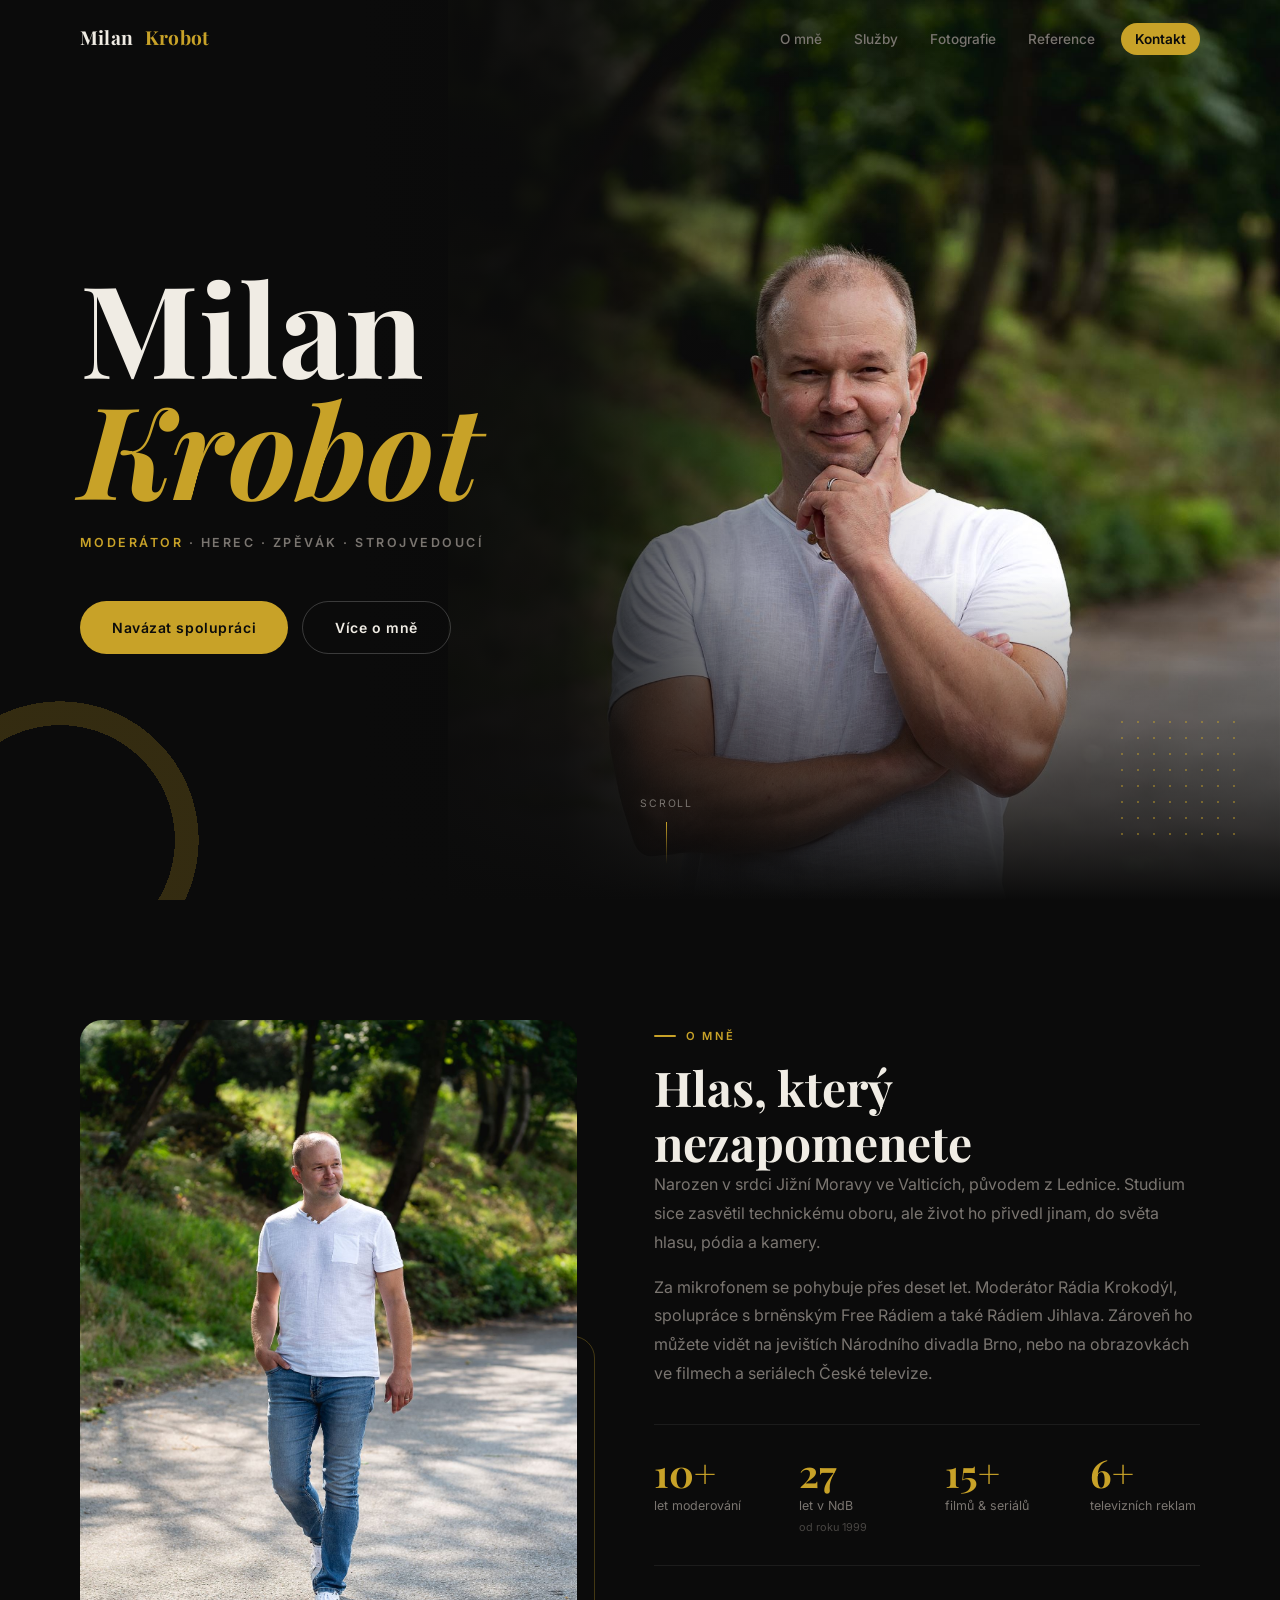
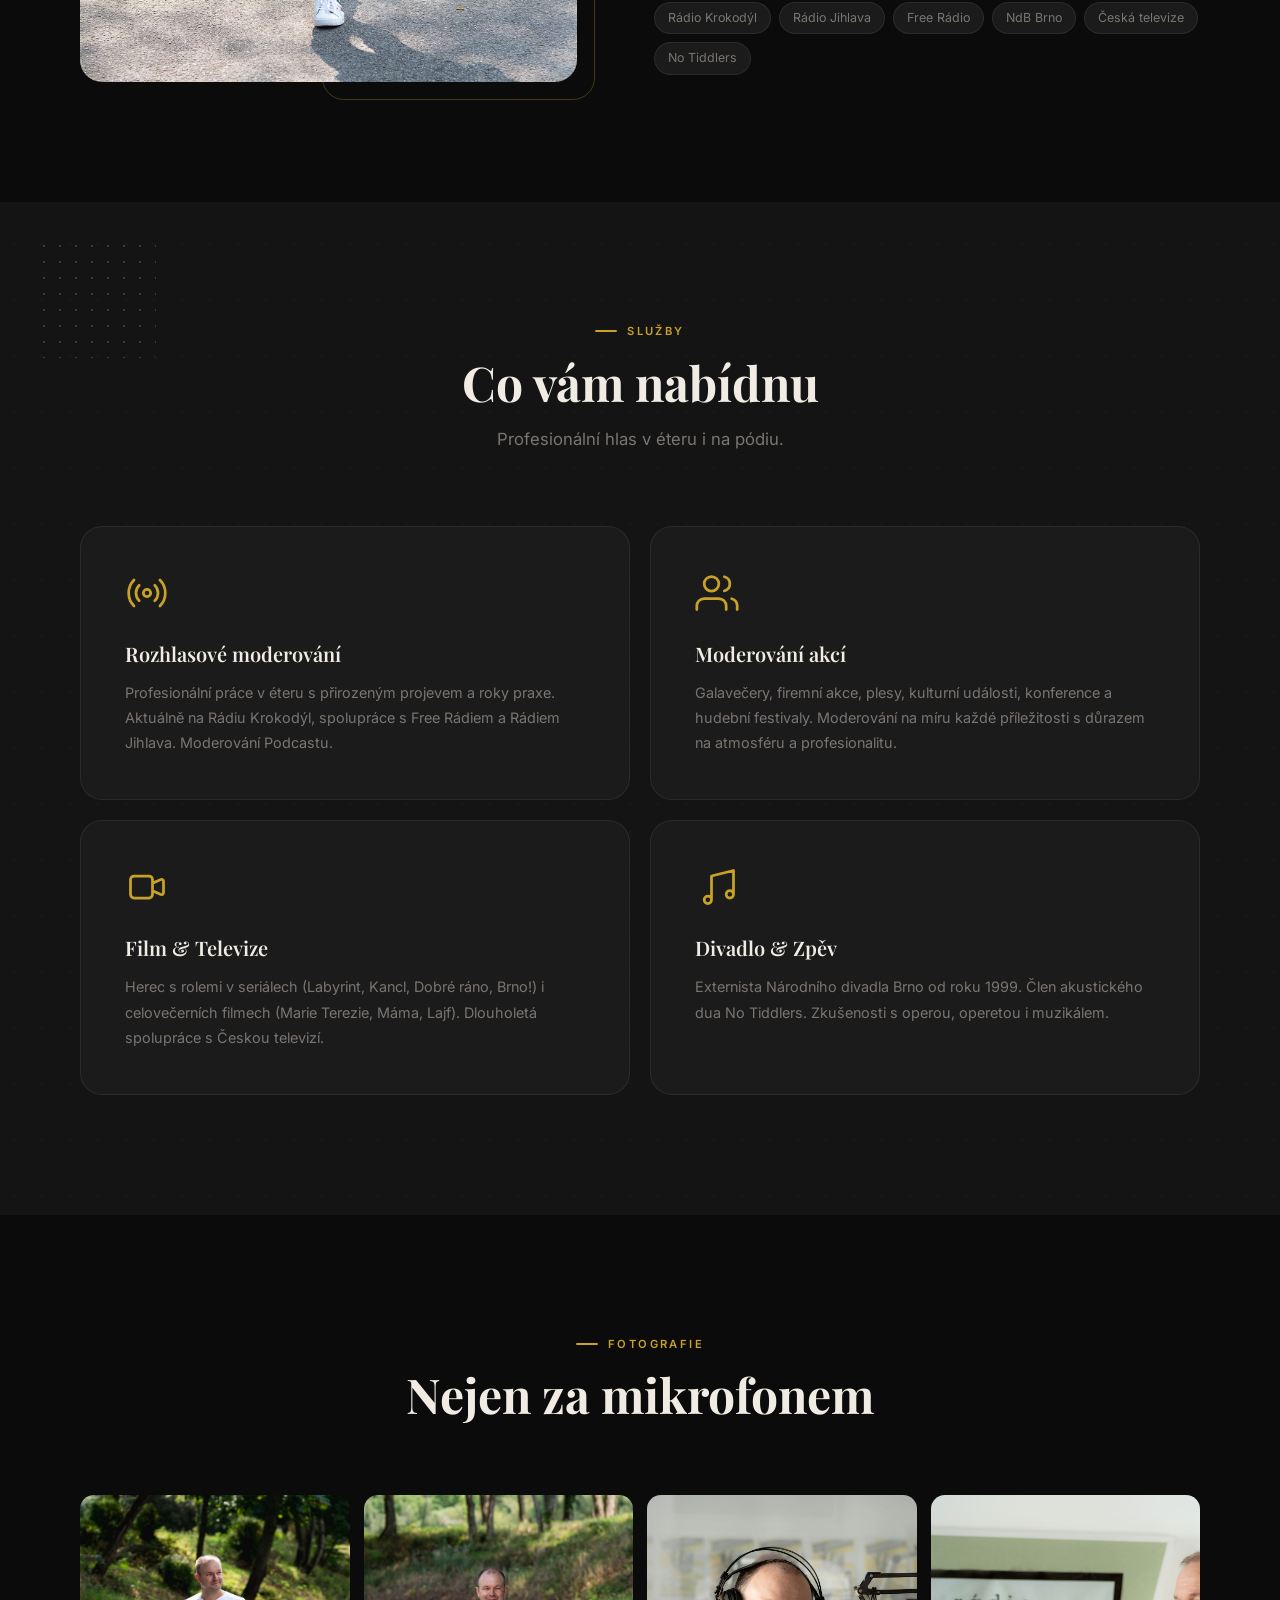
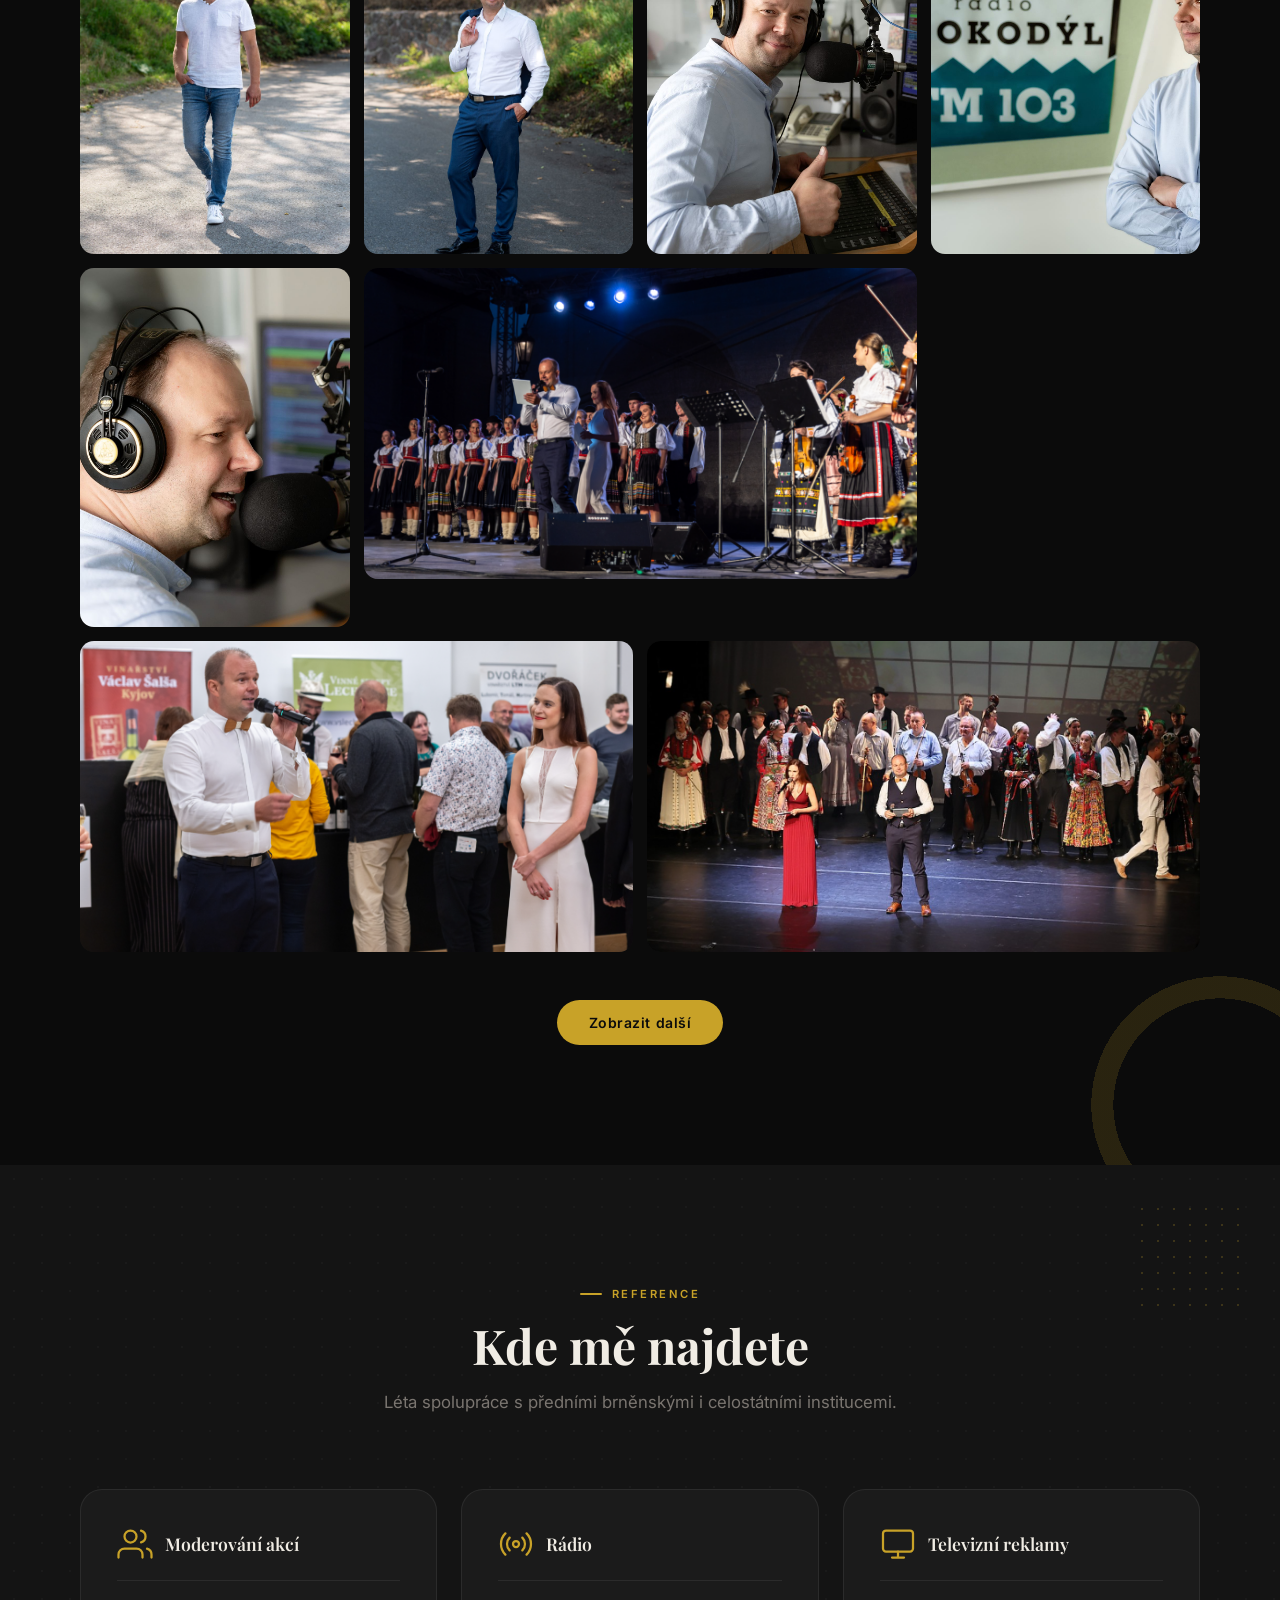
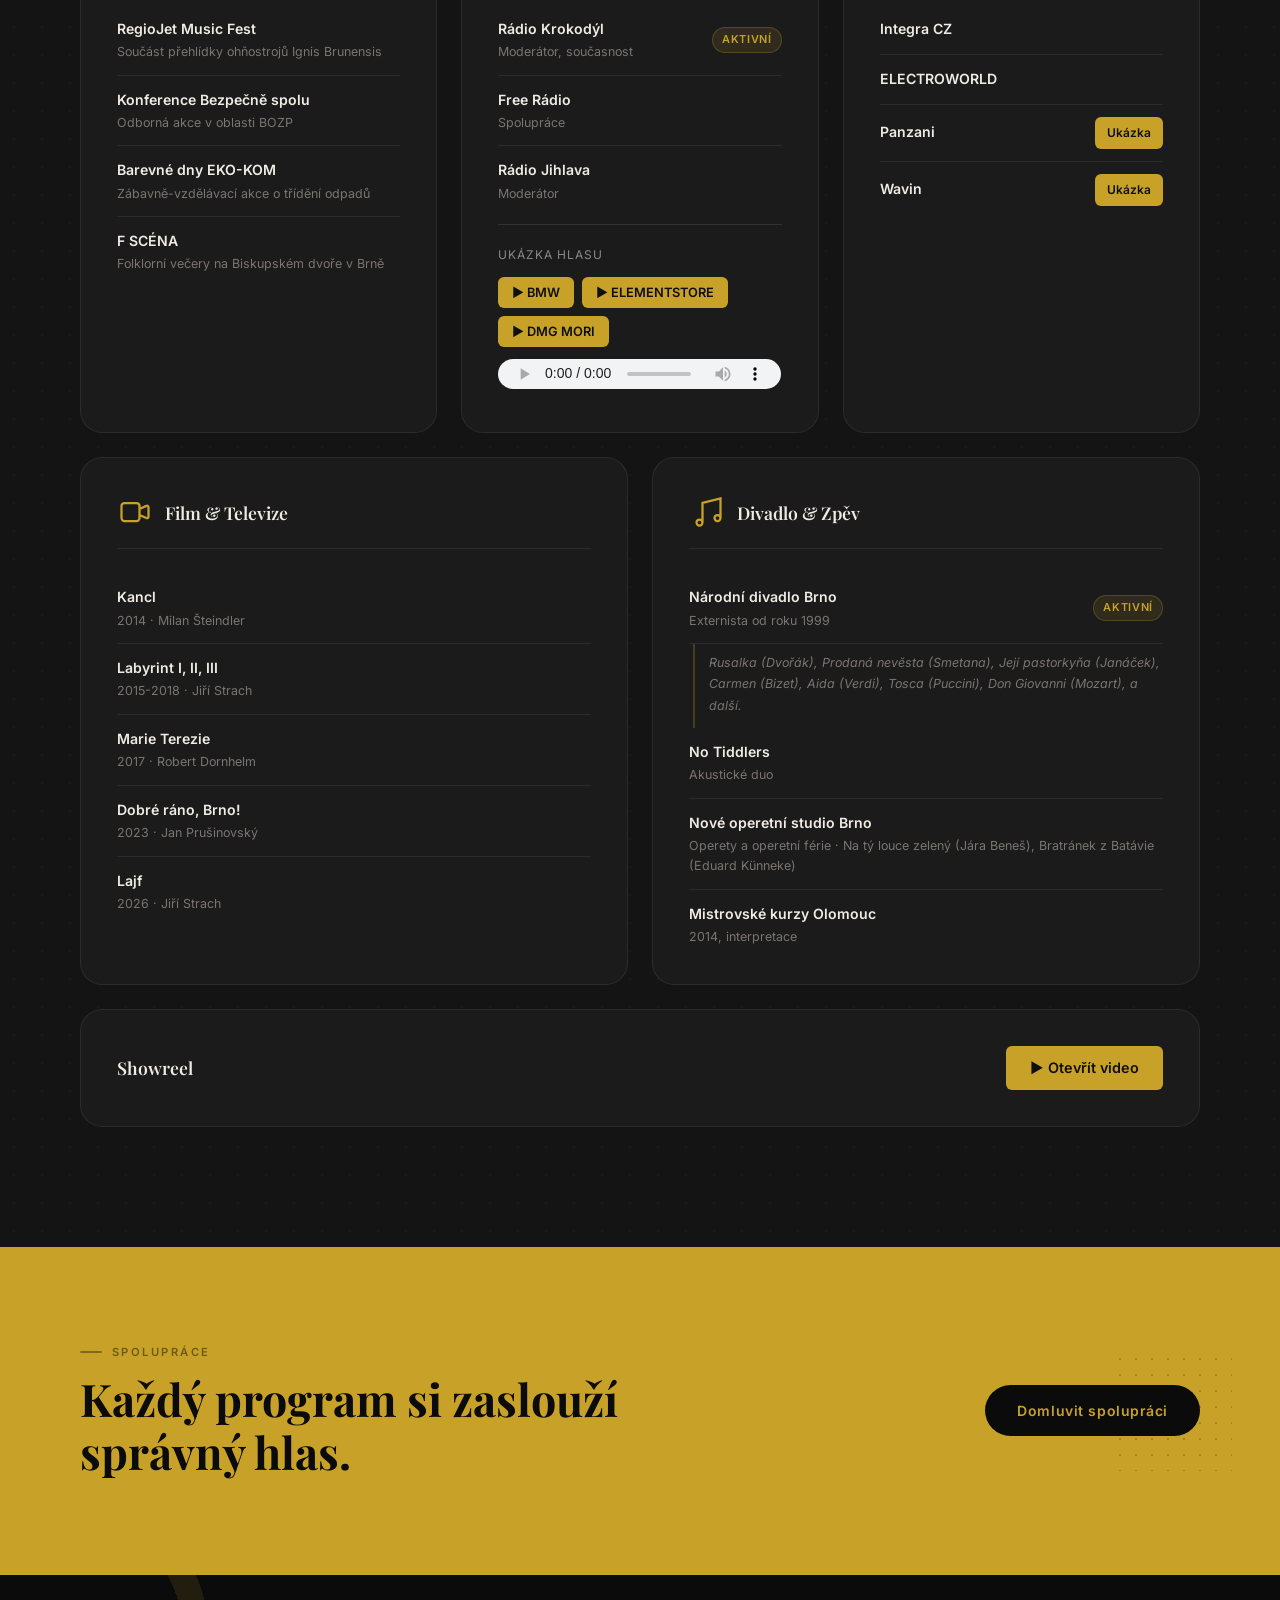
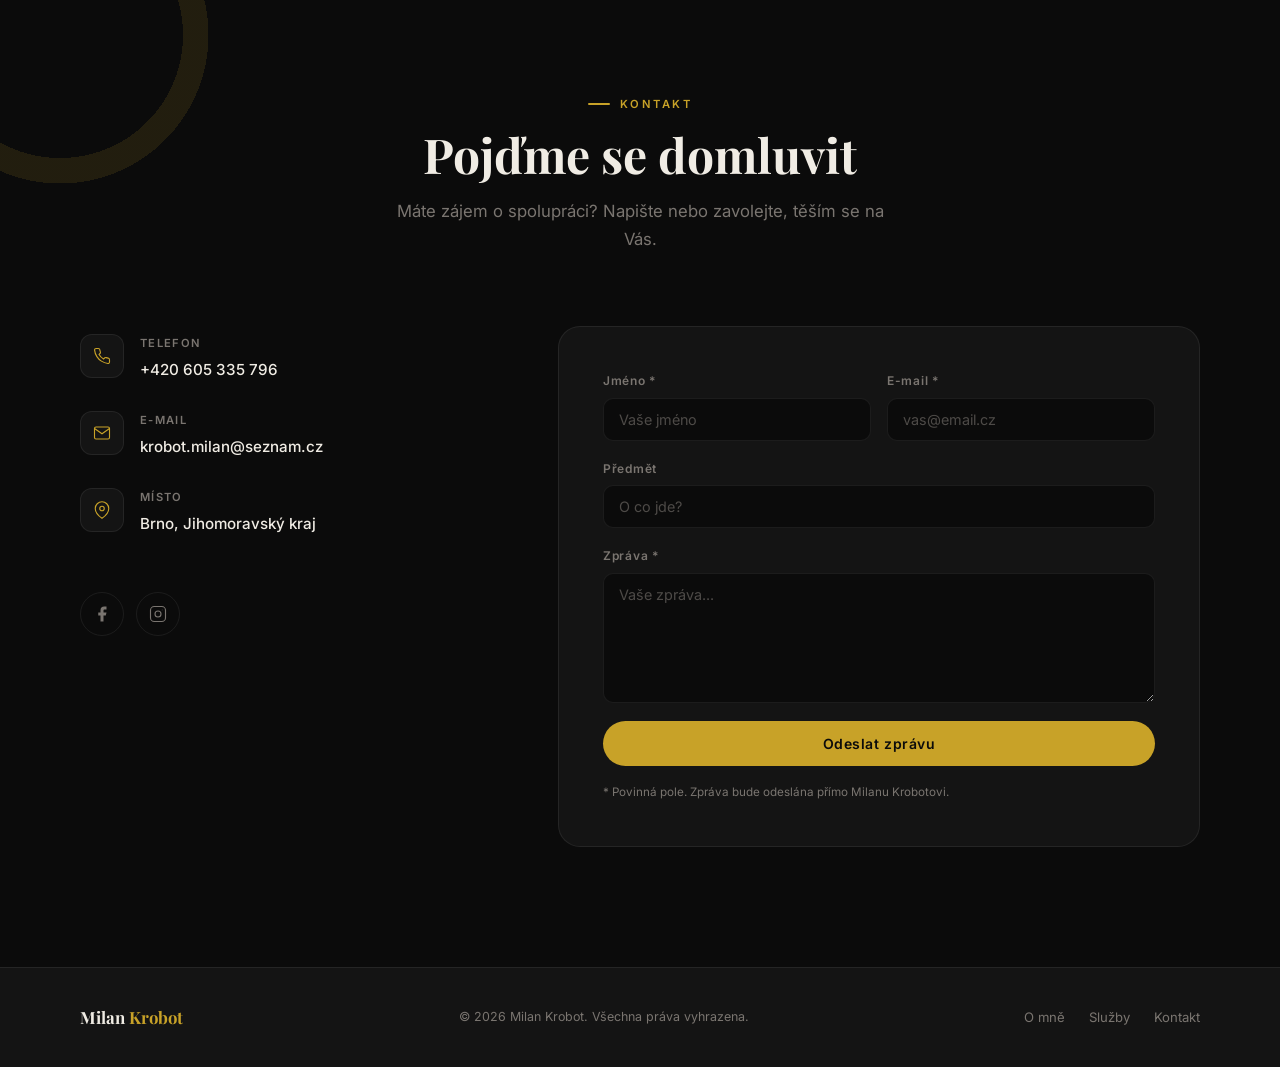
==== index.html @ 75745497 "Showreel: back to button link (Vimeo embed blocked)" ====
<!DOCTYPE html>
<html lang="cs">
<head>
  <meta charset="UTF-8">
  <meta name="viewport" content="width=device-width, initial-scale=1.0">
  <title>Milan Krobot | Moderátor, Herec, Zpěvák</title>
  <meta name="description" content="Milan Krobot – profesionální moderátor Rádia Krokodýl s více než 10 lety zkušeností, herec Národního divadla Brno. Moderování akcí, rozhlasové projekty, spolupráce.">
  <meta name="robots" content="index, follow">
  <link rel="canonical" href="https://milankrobot.cz/">

  <!-- Open Graph -->
  <meta property="og:title" content="Milan Krobot | Moderátor, Herec, Zpěvák">
  <meta property="og:description" content="Profesionální moderátor s více než 10 lety zkušeností. Rádio Krokodýl · Národní divadlo Brno · Česká televize.">
  <meta property="og:type" content="website">
  <meta property="og:url" content="https://milankrobot.cz/">
  <meta property="og:image" content="https://milankrobot.cz/assets/images/milan-1.jpg">
  <meta property="og:image:width" content="1200">
  <meta property="og:image:height" content="630">
  <meta property="og:locale" content="cs_CZ">
  <meta property="og:site_name" content="Milan Krobot">

  <!-- Twitter / X Card -->
  <meta name="twitter:card" content="summary_large_image">
  <meta name="twitter:title" content="Milan Krobot | Moderátor, Herec, Zpěvák">
  <meta name="twitter:description" content="Profesionální moderátor s více než 10 lety zkušeností. Rádio Krokodýl · Národní divadlo Brno.">
  <meta name="twitter:image" content="https://milankrobot.cz/assets/images/milan-1.jpg">

  <!-- Structured data – Person -->
  <script type="application/ld+json">
  {
    "@context": "https://schema.org",
    "@type": "Person",
    "name": "Milan Krobot",
    "url": "https://milankrobot.cz",
    "image": "https://milankrobot.cz/assets/images/milan-1.jpg",
    "jobTitle": "Moderátor, Herec, Zpěvák",
    "description": "Profesionální moderátor Rádia Krokodýl s více než 10 lety zkušeností a herec Národního divadla Brno.",
    "telephone": "+420605335796",
    "email": "krobot.milan@seznam.cz",
    "address": {
      "@type": "PostalAddress",
      "addressLocality": "Brno",
      "addressRegion": "Jihomoravský kraj",
      "addressCountry": "CZ"
    },
    "sameAs": [
      "https://www.facebook.com/profile.php?id=100063690006140",
      "https://www.instagram.com/krobotmilan/"
    ]
  }
  </script>

  <link rel="icon" href="favicon.svg" type="image/svg+xml">
  <script src="https://player.vimeo.com/api/player.js"></script>
  <link rel="preconnect" href="https://fonts.googleapis.com">
  <link rel="preconnect" href="https://fonts.gstatic.com" crossorigin>
  <link href="https://fonts.googleapis.com/css2?family=Playfair+Display:ital,wght@0,400;0,600;0,700;1,400&family=Inter:wght@300;400;500;600&display=swap" rel="stylesheet">
  <link rel="stylesheet" href="css/style.css">
</head>
<body>

  <!-- NAVIGATION -->
  <nav class="nav" id="nav">
    <div class="nav__container">
      <a href="#hero" class="nav__logo">
        Milan <span>Krobot</span>
      </a>
      <ul class="nav__links" id="navLinks">
        <li><a href="#about" class="nav__link">O mně</a></li>
        <li><a href="#services" class="nav__link">Služby</a></li>
        <li><a href="#gallery" class="nav__link">Fotografie</a></li>
        <li><a href="#references" class="nav__link">Reference</a></li>
        <li><a href="#contact" class="nav__link nav__link--cta">Kontakt</a></li>
      </ul>
      <button class="nav__burger" id="navBurger" aria-label="Otevřít menu">
        <span></span><span></span><span></span>
      </button>
    </div>
  </nav>

  <!-- HERO -->
  <section class="hero" id="hero">
    <!-- Full-bleed photo, right side -->
    <div class="hero__photo">
      <img src="assets/images/milan-1.jpg" alt="Milan Krobot, moderátor" loading="eager">
    </div>
    <!-- Decorations -->
    <div class="hero__dots" aria-hidden="true"></div>
    <div class="hero__arc"  aria-hidden="true"></div>
    <!-- Text content -->
    <div class="hero__container">
      <div class="hero__content">
        <h1 class="hero__title"><span class="hero__title-a">Milan</span><br><em class="hero__title-b">Krobot</em></h1>
        <p class="hero__role"><span class="hero__role-highlight">Moderátor</span> · Herec · Zpěvák · Strojvedoucí</p>
        <div class="hero__actions">
          <a href="#contact" class="btn btn--primary">Navázat spolupráci</a>
          <a href="#about" class="btn btn--outline">Více o mně</a>
        </div>
      </div>
    </div>
    <a href="#about" class="hero__scroll" aria-label="Scrollovat dolů">
      <span class="hero__scroll-text">Scroll</span>
      <span class="hero__scroll-line"></span>
    </a>
  </section>

  <!-- ABOUT -->
  <section class="about section" id="about">
    <div class="container">
      <div class="about__grid">
        <div class="about__media" data-animate>
          <div class="about__image-wrap">
            <img src="assets/images/milan-2.jpg" alt="Milan Krobot" loading="lazy">
          </div>
          <div class="about__deco"></div>
        </div>
        <div class="about__content" data-animate data-delay="100">
          <p class="eyebrow">O mně</p>
          <h2 class="section-title">Hlas, který<br>nezapomenete</h2>
          <p class="about__text">
            Narozen v srdci Jižní Moravy ve Valticích, původem z Lednice.
            Studium sice zasvětil technickému oboru, ale život ho přivedl jinam,
            do světa hlasu, pódia a kamery.
          </p>
          <p class="about__text">
            Za mikrofonem se pohybuje přes deset let. Moderátor Rádia Krokodýl,
            spolupráce s brněnským Free Rádiem a také Rádiem Jihlava. Zároveň
            ho můžete vidět na jevištích Národního divadla Brno, nebo na obrazovkách
            ve filmech a seriálech České televize.
          </p>
          <div class="about__stats">
            <div class="stat" data-animate data-delay="0">
              <span class="stat__num" data-count="10" data-suffix="+">10+</span>
              <span class="stat__label">let moderování</span>
            </div>
            <div class="stat" data-animate data-delay="100">
              <span class="stat__num" data-count="27" data-suffix="">27</span>
              <span class="stat__label">let v NdB<small>od roku 1999</small></span>
            </div>
            <div class="stat" data-animate data-delay="200">
              <span class="stat__num" data-count="15" data-suffix="+">15+</span>
              <span class="stat__label">filmů & seriálů</span>
            </div>
            <div class="stat" data-animate data-delay="300">
              <span class="stat__num" data-count="6" data-suffix="+">6+</span>
              <span class="stat__label">televizních reklam</span>
            </div>
          </div>
          <div class="about__tags">
            <span class="chip">Rádio Krokodýl</span>
            <span class="chip">Rádio Jihlava</span>
            <span class="chip">Free Rádio</span>
            <span class="chip">NdB Brno</span>
            <span class="chip">Česká televize</span>
            <span class="chip">No Tiddlers</span>
          </div>
        </div>
      </div>
    </div>
  </section>

  <!-- SERVICES -->
  <section class="services section section--alt" id="services">
    <div class="services__deco" aria-hidden="true"></div>
    <div class="container">
      <div class="section-header" data-animate>
        <p class="eyebrow">Služby</p>
        <h2 class="section-title">Co vám nabídnu</h2>
        <p class="section-desc">Profesionální hlas v éteru i na pódiu.</p>
      </div>
      <div class="services__grid">
        <div class="service-card" data-animate data-delay="0">
          <div class="service-card__icon">
            <svg viewBox="0 0 24 24" fill="none" stroke="currentColor" stroke-width="1.5" stroke-linecap="round" stroke-linejoin="round">
              <circle cx="12" cy="12" r="2"/><path d="M16.24 7.76a6 6 0 010 8.49m-8.49-.01a6 6 0 010-8.49m11.31-2.82a10 10 0 010 14.14m-14.14 0a10 10 0 010-14.14"/>
            </svg>
          </div>
          <h3 class="service-card__title">Rozhlasové moderování</h3>
          <p class="service-card__text">
            Profesionální práce v éteru s přirozeným projevem a roky praxe.
            Aktuálně na Rádiu Krokodýl, spolupráce s Free Rádiem a Rádiem Jihlava. Moderování Podcastu.
          </p>
        </div>
        <div class="service-card" data-animate data-delay="100">
          <div class="service-card__icon">
            <svg viewBox="0 0 24 24" fill="none" stroke="currentColor" stroke-width="1.5" stroke-linecap="round" stroke-linejoin="round">
              <path d="M17 21v-2a4 4 0 00-4-4H5a4 4 0 00-4 4v2"/><circle cx="9" cy="7" r="4"/><path d="M23 21v-2a4 4 0 00-3-3.87M16 3.13a4 4 0 010 7.75"/>
            </svg>
          </div>
          <h3 class="service-card__title">Moderování akcí</h3>
          <p class="service-card__text">
            Galavečery, firemní akce, plesy, kulturní události, konference a hudební festivaly.
            Moderování na míru každé příležitosti s důrazem na atmosféru a profesionalitu.
          </p>
        </div>
        <div class="service-card" data-animate data-delay="200">
          <div class="service-card__icon">
            <svg viewBox="0 0 24 24" fill="none" stroke="currentColor" stroke-width="1.5" stroke-linecap="round" stroke-linejoin="round">
              <path d="M15 10l4.553-2.069A1 1 0 0121 8.87v6.26a1 1 0 01-1.447.9L15 14M5 18h8a2 2 0 002-2V8a2 2 0 00-2-2H5a2 2 0 00-2 2v8a2 2 0 002 2z"/>
            </svg>
          </div>
          <h3 class="service-card__title">Film & Televize</h3>
          <p class="service-card__text">
            Herec s rolemi v seriálech (Labyrint, Kancl, Dobré ráno, Brno!) i celovečerních filmech
            (Marie Terezie, Máma, Lajf). Dlouholetá spolupráce s Českou televizí.
          </p>
        </div>
        <div class="service-card" data-animate data-delay="300">
          <div class="service-card__icon">
            <svg viewBox="0 0 24 24" fill="none" stroke="currentColor" stroke-width="1.5" stroke-linecap="round" stroke-linejoin="round">
              <path d="M9 19V6l12-3v13M9 19c0 1.1-.9 2-2 2s-2-.9-2-2 .9-2 2-2 2 .9 2 2zm12-3c0 1.1-.9 2-2 2s-2-.9-2-2 .9-2 2-2 2 .9 2 2z"/>
            </svg>
          </div>
          <h3 class="service-card__title">Divadlo & Zpěv</h3>
          <p class="service-card__text">
            Externista Národního divadla Brno od roku 1999. Člen akustického dua
            No Tiddlers. Zkušenosti s operou, operetou i muzikálem.
          </p>
        </div>
      </div>
    </div>
  </section>

  <!-- GALLERY -->
  <section class="gallery section" id="gallery">
    <div class="gallery__arc" aria-hidden="true"></div>
    <div class="container">
      <div class="section-header" data-animate>
        <p class="eyebrow">Fotografie</p>
        <h2 class="section-title">Nejen za mikrofonem</h2>
      </div>
      <div class="gallery__grid">
        <div class="gallery__item" data-animate data-delay="0" data-index="0">
          <img src="assets/images/milan-1.jpg" alt="Milan Krobot, foto 1" loading="lazy">
          <div class="gallery__overlay">
            <svg viewBox="0 0 24 24" fill="none" stroke="currentColor" stroke-width="1.5" stroke-linecap="round"><path d="M15 3h6v6M9 21H3v-6M21 3l-7 7M3 21l7-7"/></svg>
          </div>
        </div>
        <div class="gallery__item" data-animate data-delay="80" data-index="1">
          <img src="assets/images/milan-2.jpg" alt="Milan Krobot, foto 2" loading="lazy">
          <div class="gallery__overlay">
            <svg viewBox="0 0 24 24" fill="none" stroke="currentColor" stroke-width="1.5" stroke-linecap="round"><path d="M15 3h6v6M9 21H3v-6M21 3l-7 7M3 21l7-7"/></svg>
          </div>
        </div>
        <div class="gallery__item" data-animate data-delay="160" data-index="2">
          <img src="assets/images/milan-3.jpg" alt="Milan Krobot, foto 3" loading="lazy">
          <div class="gallery__overlay">
            <svg viewBox="0 0 24 24" fill="none" stroke="currentColor" stroke-width="1.5" stroke-linecap="round"><path d="M15 3h6v6M9 21H3v-6M21 3l-7 7M3 21l7-7"/></svg>
          </div>
        </div>
        <div class="gallery__item" data-animate data-delay="240" data-index="3">
          <img src="assets/images/milan-4.jpg" alt="Milan Krobot, foto 4" loading="lazy">
          <div class="gallery__overlay">
            <svg viewBox="0 0 24 24" fill="none" stroke="currentColor" stroke-width="1.5" stroke-linecap="round"><path d="M15 3h6v6M9 21H3v-6M21 3l-7 7M3 21l7-7"/></svg>
          </div>
        </div>
        <div class="gallery__item" data-animate data-delay="320" data-index="4">
          <img src="assets/images/Milan%20Krobot-01.jpg" alt="Milan Krobot, foto 5" loading="lazy">
          <div class="gallery__overlay">
            <svg viewBox="0 0 24 24" fill="none" stroke="currentColor" stroke-width="1.5" stroke-linecap="round"><path d="M15 3h6v6M9 21H3v-6M21 3l-7 7M3 21l7-7"/></svg>
          </div>
        </div>
        <div class="gallery__item" data-animate data-delay="400" data-index="5">
          <img src="assets/images/Milan%20Krobot-02.jpg" alt="Milan Krobot, foto 6" loading="lazy">
          <div class="gallery__overlay">
            <svg viewBox="0 0 24 24" fill="none" stroke="currentColor" stroke-width="1.5" stroke-linecap="round"><path d="M15 3h6v6M9 21H3v-6M21 3l-7 7M3 21l7-7"/></svg>
          </div>
        </div>
        <div class="gallery__item" data-animate data-delay="480" data-index="6">
          <img src="assets/images/Milan%20Krobot-03.jpg" alt="Milan Krobot, foto 7" loading="lazy">
          <div class="gallery__overlay">
            <svg viewBox="0 0 24 24" fill="none" stroke="currentColor" stroke-width="1.5" stroke-linecap="round"><path d="M15 3h6v6M9 21H3v-6M21 3l-7 7M3 21l7-7"/></svg>
          </div>
        </div>
        <div class="gallery__item" data-animate data-delay="560" data-index="7">
          <img src="assets/images/Milan%20Krobot-05.jpg" alt="Milan Krobot, foto 8" loading="lazy">
          <div class="gallery__overlay">
            <svg viewBox="0 0 24 24" fill="none" stroke="currentColor" stroke-width="1.5" stroke-linecap="round"><path d="M15 3h6v6M9 21H3v-6M21 3l-7 7M3 21l7-7"/></svg>
          </div>
        </div>
        <div class="gallery__item" data-animate data-delay="640" data-index="8">
          <img src="assets/images/Milan%20Krobot-06.jpg" alt="Milan Krobot, foto 9" loading="lazy">
          <div class="gallery__overlay">
            <svg viewBox="0 0 24 24" fill="none" stroke="currentColor" stroke-width="1.5" stroke-linecap="round"><path d="M15 3h6v6M9 21H3v-6M21 3l-7 7M3 21l7-7"/></svg>
          </div>
        </div>
        <div class="gallery__item gallery__item--wide" data-animate data-delay="720" data-index="9">
          <img src="assets/images/modera_Milan_Krobot1.png" alt="Milan Krobot, foto 10" loading="lazy">
          <div class="gallery__overlay">
            <svg viewBox="0 0 24 24" fill="none" stroke="currentColor" stroke-width="1.5" stroke-linecap="round"><path d="M15 3h6v6M9 21H3v-6M21 3l-7 7M3 21l7-7"/></svg>
          </div>
        </div>
        <div class="gallery__item gallery__item--wide" data-animate data-delay="800" data-index="10">
          <img src="assets/images/modera_Milan_Krobot2.png" alt="Milan Krobot, foto 11" loading="lazy">
          <div class="gallery__overlay">
            <svg viewBox="0 0 24 24" fill="none" stroke="currentColor" stroke-width="1.5" stroke-linecap="round"><path d="M15 3h6v6M9 21H3v-6M21 3l-7 7M3 21l7-7"/></svg>
          </div>
        </div>
        <div class="gallery__item gallery__item--wide" data-animate data-delay="880" data-index="11">
          <img src="assets/images/modera_Milan_Krobot3.png" alt="Milan Krobot, foto 12" loading="lazy">
          <div class="gallery__overlay">
            <svg viewBox="0 0 24 24" fill="none" stroke="currentColor" stroke-width="1.5" stroke-linecap="round"><path d="M15 3h6v6M9 21H3v-6M21 3l-7 7M3 21l7-7"/></svg>
          </div>
        </div>
        <div class="gallery__item" data-animate data-delay="960" data-index="12">
          <img src="assets/images/modera_Milan_Krobot4.jpg" alt="Milan Krobot, foto 13" loading="lazy">
          <div class="gallery__overlay">
            <svg viewBox="0 0 24 24" fill="none" stroke="currentColor" stroke-width="1.5" stroke-linecap="round"><path d="M15 3h6v6M9 21H3v-6M21 3l-7 7M3 21l7-7"/></svg>
          </div>
        </div>
        <div class="gallery__item" data-animate data-delay="1040" data-index="13">
          <img src="assets/images/modera_Milan_Krobot5.jpg" alt="Milan Krobot, foto 14" loading="lazy">
          <div class="gallery__overlay">
            <svg viewBox="0 0 24 24" fill="none" stroke="currentColor" stroke-width="1.5" stroke-linecap="round"><path d="M15 3h6v6M9 21H3v-6M21 3l-7 7M3 21l7-7"/></svg>
          </div>
        </div>
        <div class="gallery__item gallery__item--wide" data-animate data-delay="1120" data-index="14">
          <img src="assets/images/modera_Milan_Krobot6.jpg" alt="Milan Krobot, foto 15" loading="lazy">
          <div class="gallery__overlay">
            <svg viewBox="0 0 24 24" fill="none" stroke="currentColor" stroke-width="1.5" stroke-linecap="round"><path d="M15 3h6v6M9 21H3v-6M21 3l-7 7M3 21l7-7"/></svg>
          </div>
        </div>
        <div class="gallery__item" data-animate data-delay="1200" data-index="15">
          <img src="assets/images/Milan_Krobot_moderace.png" alt="Milan Krobot, foto 16" loading="lazy">
          <div class="gallery__overlay">
            <svg viewBox="0 0 24 24" fill="none" stroke="currentColor" stroke-width="1.5" stroke-linecap="round"><path d="M15 3h6v6M9 21H3v-6M21 3l-7 7M3 21l7-7"/></svg>
          </div>
        </div>
      </div>
      <div class="gallery__more" style="text-align: center; margin-top: 48px;">
        <button id="galleryLoadMore" class="btn btn--primary" style="display: none;">Zobrazit další</button>
      </div>
    </div>

    <!-- Lightbox -->
    <div class="lightbox" id="lightbox" role="dialog" aria-modal="true" aria-label="Prohlížeč fotografií">
      <button class="lightbox__close" id="lightboxClose" aria-label="Zavřít">
        <svg viewBox="0 0 24 24" fill="none" stroke="currentColor" stroke-width="2" stroke-linecap="round"><path d="M18 6L6 18M6 6l12 12"/></svg>
      </button>
      <button class="lightbox__nav lightbox__nav--prev" id="lightboxPrev" aria-label="Předchozí">
        <svg viewBox="0 0 24 24" fill="none" stroke="currentColor" stroke-width="2" stroke-linecap="round"><path d="M15 18l-6-6 6-6"/></svg>
      </button>
      <img class="lightbox__img" id="lightboxImg" src="" alt="">
      <button class="lightbox__nav lightbox__nav--next" id="lightboxNext" aria-label="Další">
        <svg viewBox="0 0 24 24" fill="none" stroke="currentColor" stroke-width="2" stroke-linecap="round"><path d="M9 18l6-6-6-6"/></svg>
      </button>
    </div>
  </section>

  <!-- REFERENCES -->
  <section class="references section section--alt" id="references">
    <div class="references__deco" aria-hidden="true"></div>
    <div class="container">
      <div class="section-header" data-animate>
        <p class="eyebrow">Reference</p>
        <h2 class="section-title">Kde mě najdete</h2>
        <p class="section-desc">Léta spolupráce s předními brněnskými i celostátními institucemi.</p>
      </div>
      <div class="references__grid">

        <!-- 1. Moderování akcí -->
        <div class="ref-card" data-animate data-delay="0">
          <div class="ref-card__header">
            <div class="ref-card__icon">
              <svg viewBox="0 0 24 24" fill="none" stroke="currentColor" stroke-width="1.5" stroke-linecap="round" stroke-linejoin="round"><path d="M17 21v-2a4 4 0 00-4-4H5a4 4 0 00-4 4v2"/><circle cx="9" cy="7" r="4"/><path d="M23 21v-2a4 4 0 00-3-3.87M16 3.13a4 4 0 010 7.75"/></svg>
            </div>
            <h3 class="ref-card__title">Moderování akcí</h3>
          </div>
          <ul class="ref-list">
            <li class="ref-item">
              <div>
                <strong>RegioJet Music Fest</strong>
                <span>Součást přehlídky ohňostrojů Ignis Brunensis</span>
              </div>
            </li>
            <li class="ref-item">
              <div>
                <strong>Konference Bezpečně spolu</strong>
                <span>Odborná akce v oblasti BOZP</span>
              </div>
            </li>
            <li class="ref-item">
              <div>
                <strong>Barevné dny EKO-KOM</strong>
                <span>Zábavně-vzdělávací akce o třídění odpadů</span>
              </div>
            </li>
            <li class="ref-item">
              <div>
                <strong>F SCÉNA</strong>
                <span>Folklorní večery na Biskupském dvoře v Brně</span>
              </div>
            </li>
          </ul>
        </div>

        <!-- 2. Rádio -->
        <div class="ref-card" data-animate data-delay="100">
          <div class="ref-card__header">
            <div class="ref-card__icon">
              <svg viewBox="0 0 24 24" fill="none" stroke="currentColor" stroke-width="1.5" stroke-linecap="round"><circle cx="12" cy="12" r="2"/><path d="M16.24 7.76a6 6 0 010 8.49m-8.49-.01a6 6 0 010-8.49m11.31-2.82a10 10 0 010 14.14m-14.14 0a10 10 0 010-14.14"/></svg>
            </div>
            <h3 class="ref-card__title">Rádio</h3>
          </div>
          <ul class="ref-list">
            <li class="ref-item">
              <div>
                <strong>Rádio Krokodýl</strong>
                <span>Moderátor, současnost</span>
              </div>
              <div class="ref-item__badge ref-item__badge--active">Aktivní</div>
            </li>
            <li class="ref-item">
              <div>
                <strong>Free Rádio</strong>
                <span>Spolupráce</span>
              </div>
            </li>
            <li class="ref-item">
              <div>
                <strong>Rádio Jihlava</strong>
                <span>Moderátor</span>
              </div>
            </li>
          </ul>
          <div style="margin-top: 20px; padding-top: 20px; border-top: 1px solid rgba(255,255,255,0.1);">
            <p style="font-size: 0.75rem; text-transform: uppercase; letter-spacing: 0.08em; color: #888; margin-bottom: 12px;">Ukázka hlasu</p>
            <div style="display: flex; gap: 8px; flex-wrap: wrap;">
              <button class="audio-sample-btn" data-audio="bmw" style="background: #c8a228; color: #0f0f0f; border: none; border-radius: 6px; padding: 8px 14px; font-size: 0.8rem; font-weight: 600; cursor: pointer; transition: background 0.2s;">▶ BMW</button>
              <button class="audio-sample-btn" data-audio="elementstore" style="background: #c8a228; color: #0f0f0f; border: none; border-radius: 6px; padding: 8px 14px; font-size: 0.8rem; font-weight: 600; cursor: pointer; transition: background 0.2s;">▶ ELEMENTSTORE</button>
              <button class="audio-sample-btn" data-audio="dmg-mori" style="background: #c8a228; color: #0f0f0f; border: none; border-radius: 6px; padding: 8px 14px; font-size: 0.8rem; font-weight: 600; cursor: pointer; transition: background 0.2s;">▶ DMG MORI</button>
            </div>
            <audio id="audio-player" style="margin-top: 12px; width: 100%; height: 30px;" controls></audio>
          </div>
        </div>

        <!-- 3. Televizní reklamy -->
        <div class="ref-card" data-animate data-delay="200">
          <div class="ref-card__header">
            <div class="ref-card__icon">
              <svg viewBox="0 0 24 24" fill="none" stroke="currentColor" stroke-width="1.5" stroke-linecap="round" stroke-linejoin="round"><rect x="2" y="3" width="20" height="14" rx="2"/><path d="M8 21h8M12 17v4"/></svg>
            </div>
            <h3 class="ref-card__title">Televizní reklamy</h3>
          </div>
          <ul class="ref-list">
            <li class="ref-item">
              <div>
                <strong>Integra CZ</strong>
              </div>
            </li>
            <li class="ref-item">
              <div>
                <strong>ELECTROWORLD</strong>
              </div>
            </li>
            <li class="ref-item" style="display: flex; justify-content: space-between; align-items: center;">
              <div>
                <strong>Panzani</strong>
              </div>
              <a href="https://www.youtube.com/watch?v=q67a9OiKYJM" target="_blank" style="background: #c8a228; color: #0f0f0f; padding: 6px 12px; border-radius: 6px; font-size: 0.75rem; font-weight: 600; text-decoration: none; transition: background 0.2s;">Ukázka</a>
            </li>
            <li class="ref-item" style="display: flex; justify-content: space-between; align-items: center;">
              <div>
                <strong>Wavin</strong>
              </div>
              <a href="https://www.youtube.com/watch?v=VWJb9D-lPBI" target="_blank" style="background: #c8a228; color: #0f0f0f; padding: 6px 12px; border-radius: 6px; font-size: 0.75rem; font-weight: 600; text-decoration: none; transition: background 0.2s;">Ukázka</a>
            </li>
          </ul>
        </div>

        <!-- 4. Film & Televize -->
        <div class="ref-card" data-animate data-delay="0">
          <div class="ref-card__header">
            <div class="ref-card__icon">
              <svg viewBox="0 0 24 24" fill="none" stroke="currentColor" stroke-width="1.5" stroke-linecap="round"><path d="M15 10l4.553-2.069A1 1 0 0121 8.87v6.26a1 1 0 01-1.447.9L15 14M5 18h8a2 2 0 002-2V8a2 2 0 00-2-2H5a2 2 0 00-2 2v8a2 2 0 002 2z"/></svg>
            </div>
            <h3 class="ref-card__title">Film & Televize</h3>
          </div>
          <ul class="ref-list">
            <li class="ref-item">
              <div>
                <strong>Kancl</strong>
                <span>2014 · Milan Šteindler</span>
              </div>
            </li>
            <li class="ref-item">
              <div>
                <strong>Labyrint I, II, III</strong>
                <span>2015-2018 · Jiří Strach</span>
              </div>
            </li>
            <li class="ref-item">
              <div>
                <strong>Marie Terezie</strong>
                <span>2017 · Robert Dornhelm</span>
              </div>
            </li>
            <li class="ref-item">
              <div>
                <strong>Dobré ráno, Brno!</strong>
                <span>2023 · Jan Prušinovský</span>
              </div>
            </li>
            <li class="ref-item">
              <div>
                <strong>Lajf</strong>
                <span>2026 · Jiří Strach</span>
              </div>
            </li>
          </ul>
        </div>

        <!-- 5. Divadlo & Zpěv -->
        <div class="ref-card" data-animate data-delay="100">
          <div class="ref-card__header">
            <div class="ref-card__icon">
              <svg viewBox="0 0 24 24" fill="none" stroke="currentColor" stroke-width="1.5" stroke-linecap="round"><path d="M9 19V6l12-3v13M9 19c0 1.1-.9 2-2 2s-2-.9-2-2 .9-2 2-2 2 .9 2 2zm12-3c0 1.1-.9 2-2 2s-2-.9-2-2 .9-2 2-2 2 .9 2 2z"/></svg>
            </div>
            <h3 class="ref-card__title">Divadlo & Zpěv</h3>
          </div>
          <ul class="ref-list">
            <li class="ref-item">
              <div>
                <strong>Národní divadlo Brno</strong>
                <span>Externista od roku 1999</span>
              </div>
              <div class="ref-item__badge ref-item__badge--active">Aktivní</div>
            </li>
            <li class="ref-item ref-item--sub">
              <p class="ref-item__operas">
                Rusalka (Dvořák), Prodaná nevěsta (Smetana), Její pastorkyňa (Janáček),
                Carmen (Bizet), Aida (Verdi), Tosca (Puccini), Don Giovanni (Mozart), a další.
              </p>
            </li>
            <li class="ref-item">
              <div>
                <strong>No Tiddlers</strong>
                <span>Akustické duo</span>
              </div>
            </li>
            <li class="ref-item">
              <div>
                <strong>Nové operetní studio Brno</strong>
                <span>Operety a operetní férie · Na tý louce zelený (Jára Beneš), Bratránek z Batávie (Eduard Künneke)</span>
              </div>
            </li>
            <li class="ref-item">
              <div>
                <strong>Mistrovské kurzy Olomouc</strong>
                <span>2014, interpretace</span>
              </div>
            </li>
          </ul>
        </div>

        <!-- 6. Showreel -->
        <div class="ref-card" data-animate data-delay="200" style="grid-column: 1 / -1;">
          <div style="display: flex; justify-content: space-between; align-items: center;">
            <h3 class="ref-card__title" style="margin: 0;">Showreel</h3>
            <a href="https://vimeo.com/1209983540" target="_blank" style="background: #c8a228; color: #0f0f0f; padding: 10px 24px; border-radius: 6px; font-size: 0.9rem; font-weight: 600; text-decoration: none; transition: background 0.2s;">▶ Otevřít video</a>
          </div>
        </div>

      </div>
    </div>
  </section>

  <!-- CTA BAND -->
  <section class="cta-band">
    <div class="cta-band__dots" aria-hidden="true"></div>
    <div class="container">
      <div class="cta-band__inner">
        <div class="cta-band__content" data-animate>
          <p class="cta-band__eyebrow">Spolupráce</p>
          <h2 class="cta-band__title">Každý program si zaslouží<br>správný hlas.</h2>
        </div>
        <a href="#contact" class="btn btn--dark cta-band__btn" data-animate data-delay="150">
          Domluvit spolupráci
        </a>
      </div>
    </div>
  </section>

  <!-- CONTACT -->
  <section class="contact section" id="contact">
    <div class="contact__arc" aria-hidden="true"></div>
    <div class="container">
      <div class="section-header" data-animate>
        <p class="eyebrow">Kontakt</p>
        <h2 class="section-title">Pojďme se domluvit</h2>
        <p class="section-desc">Máte zájem o spolupráci? Napište nebo zavolejte, těším se na Vás.</p>
      </div>
      <div class="contact__grid">
        <div class="contact__info" data-animate>
          <div class="contact__item">
            <div class="contact__item-icon">
              <svg viewBox="0 0 24 24" fill="none" stroke="currentColor" stroke-width="1.5" stroke-linecap="round"><path d="M22 16.92v3a2 2 0 01-2.18 2 19.79 19.79 0 01-8.63-3.07 19.5 19.5 0 01-6-6 19.79 19.79 0 01-3.07-8.67A2 2 0 014.11 2h3a2 2 0 012 1.72c.127.96.361 1.903.7 2.81a2 2 0 01-.45 2.11L8.09 9.91a16 16 0 006 6l1.27-1.27a2 2 0 012.11-.45c.907.339 1.85.573 2.81.7A2 2 0 0122 16.92z"/></svg>
            </div>
            <div>
              <span class="contact__item-label">Telefon</span>
              <a href="tel:+420605335796" class="contact__item-value">+420 605 335 796</a>
            </div>
          </div>
          <div class="contact__item">
            <div class="contact__item-icon">
              <svg viewBox="0 0 24 24" fill="none" stroke="currentColor" stroke-width="1.5" stroke-linecap="round"><path d="M4 4h16c1.1 0 2 .9 2 2v12c0 1.1-.9 2-2 2H4c-1.1 0-2-.9-2-2V6c0-1.1.9-2 2-2z"/><polyline points="22,6 12,13 2,6"/></svg>
            </div>
            <div>
              <span class="contact__item-label">E-mail</span>
              <a href="mailto:krobot.milan@seznam.cz" class="contact__item-value">krobot.milan@seznam.cz</a>
            </div>
          </div>
          <div class="contact__item">
            <div class="contact__item-icon">
              <svg viewBox="0 0 24 24" fill="none" stroke="currentColor" stroke-width="1.5" stroke-linecap="round"><path d="M21 10c0 7-9 13-9 13s-9-6-9-13a9 9 0 0118 0z"/><circle cx="12" cy="10" r="3"/></svg>
            </div>
            <div>
              <span class="contact__item-label">Místo</span>
              <span class="contact__item-value">Brno, Jihomoravský kraj</span>
            </div>
          </div>

          <div class="contact__social">
            <a href="https://www.facebook.com/profile.php?id=100063690006140" class="contact__social-link" target="_blank" rel="noopener noreferrer" aria-label="Facebook">
              <svg viewBox="0 0 24 24" fill="currentColor"><path d="M18 2h-3a5 5 0 00-5 5v3H7v4h3v8h4v-8h3l1-4h-4V7a1 1 0 011-1h3z"/></svg>
            </a>
            <a href="https://www.instagram.com/krobotmilan/" class="contact__social-link" target="_blank" rel="noopener noreferrer" aria-label="Instagram">
              <svg viewBox="0 0 24 24" fill="none" stroke="currentColor" stroke-width="1.5" stroke-linecap="round" stroke-linejoin="round"><rect x="2" y="2" width="20" height="20" rx="5" ry="5"/><circle cx="12" cy="12" r="4"/><circle cx="17.5" cy="6.5" r="0.5" fill="currentColor" stroke="none"/></svg>
            </a>
          </div>
        </div>

        <form class="contact__form" id="contactForm"
              action="https://api.web3forms.com/submit"
              method="POST"
              data-animate data-delay="100">
          <input type="hidden" name="access_key" value="a9f100f7-a7bf-496e-8fc0-aab801810db1">
          <input type="hidden" name="subject" value="Nová zpráva z webu – Milan Krobot">
          <input type="hidden" name="from_name" value="Web Milan Krobot">
          <input type="checkbox" name="botcheck" style="display:none">
          <div class="form-row">
            <div class="form-group">
              <label for="name" class="form-label">Jméno *</label>
              <input type="text" id="name" name="name" class="form-input"
                     placeholder="Vaše jméno" required autocomplete="name">
            </div>
            <div class="form-group">
              <label for="email" class="form-label">E-mail *</label>
              <input type="email" id="email" name="email" class="form-input"
                     placeholder="vas@email.cz" required autocomplete="email">
            </div>
          </div>
          <div class="form-group">
            <label for="subject" class="form-label">Předmět</label>
            <input type="text" id="subject" name="subject" class="form-input"
                   placeholder="O co jde?">
          </div>
          <div class="form-group">
            <label for="message" class="form-label">Zpráva *</label>
            <textarea id="message" name="message" class="form-textarea"
                      placeholder="Vaše zpráva..." rows="5" required></textarea>
          </div>
          <button type="submit" class="btn btn--primary btn--full" id="submitBtn">
            Odeslat zprávu
          </button>
          <p class="form-note">* Povinná pole. Zpráva bude odeslána přímo Milanu Krobotovi.</p>
          <div class="form-success" id="formSuccess" hidden>
            <svg viewBox="0 0 24 24" fill="none" stroke="currentColor" stroke-width="2" stroke-linecap="round"><path d="M22 11.08V12a10 10 0 11-5.93-9.14"/><polyline points="22 4 12 14.01 9 11.01"/></svg>
            Zpráva odeslána! Ozvu se co nejdříve.
          </div>
        </form>
      </div>
    </div>
  </section>

  <!-- FOOTER -->
  <footer class="footer">
    <div class="container">
      <div class="footer__inner">
        <p class="footer__logo">Milan <span>Krobot</span></p>
        <p class="footer__copy">© 2026 Milan Krobot. Všechna práva vyhrazena.</p>
        <nav class="footer__nav" aria-label="Patička navigace">
          <a href="#about">O mně</a>
          <a href="#services">Služby</a>
          <a href="#contact">Kontakt</a>
        </nav>
      </div>
    </div>
  </footer>

  <script src="js/main.js"></script>
</body>
</html>
---- css/style.css ----
/* ============================================
   Milan Krobot – Personal Website
   ============================================ */

/* --- Custom Properties --- */
:root {
  --bg:         #0b0b0b;
  --surface:    #141414;
  --surface-2:  #1b1b1b;
  --gold:       #c8a228;
  --gold-light: #ddb84a;
  --gold-dim:   rgba(200, 162, 40, 0.12);
  --text:       #f0ece4;
  --text-muted: #7a7570;
  --border:     rgba(255, 255, 255, 0.07);

  --font-display: 'Playfair Display', Georgia, serif;
  --font-body:    'Inter', system-ui, -apple-system, sans-serif;

  --radius:    14px;
  --radius-lg: 22px;
  --ease:      cubic-bezier(0.25, 0.46, 0.45, 0.94);
  --max-w:     1200px;
  --pad:       clamp(20px, 5vw, 40px);
  --section-y: clamp(72px, 10vw, 120px);
}

/* --- Reset --- */
*, *::before, *::after { box-sizing: border-box; margin: 0; padding: 0; }
html { scroll-behavior: smooth; -webkit-font-smoothing: antialiased; }
body {
  font-family: var(--font-body);
  background: var(--bg);
  color: var(--text);
  line-height: 1.65;
  overflow-x: hidden;
}
img { display: block; max-width: 100%; height: auto; }
a { text-decoration: none; color: inherit; }
ul { list-style: none; }
button { cursor: pointer; border: none; background: none; font-family: inherit; }
input, textarea { font-family: inherit; }

/* --- Layout --- */
.container {
  max-width: var(--max-w);
  margin: 0 auto;
  padding: 0 var(--pad);
}
.section { padding: var(--section-y) 0; position: relative; }
.section--alt {
  background: var(--surface);
  background-image: radial-gradient(circle, rgba(255,255,255,0.022) 1px, transparent 1px);
  background-size: 28px 28px;
}

/* --- Section typography --- */
.eyebrow,
.hero__eyebrow {
  display: block;
  font-size: 0.7rem;
  font-weight: 600;
  letter-spacing: 0.22em;
  text-transform: uppercase;
  color: var(--gold);
  margin-bottom: 14px;
}
.eyebrow::before,
.hero__eyebrow::before {
  content: '';
  display: inline-block;
  width: 22px;
  height: 2px;
  background: var(--gold);
  border-radius: 2px;
  vertical-align: middle;
  margin-right: 10px;
  margin-bottom: 2px;
}
.section-title {
  font-family: var(--font-display);
  font-size: clamp(2rem, 4.5vw, 3rem);
  font-weight: 700;
  line-height: 1.15;
  color: var(--text);
}
.section-desc {
  margin-top: 16px;
  color: var(--text-muted);
  font-size: 1.05rem;
  max-width: 520px;
  margin-left: auto;
  margin-right: auto;
}
.section-header {
  text-align: center;
  margin-bottom: clamp(40px, 6vw, 72px);
}

/* --- Buttons --- */
.btn {
  display: inline-flex;
  align-items: center;
  justify-content: center;
  gap: 8px;
  padding: 14px 32px;
  border-radius: 100px;
  font-size: 0.875rem;
  font-weight: 600;
  letter-spacing: 0.04em;
  transition: transform 0.2s var(--ease), box-shadow 0.2s var(--ease), background 0.2s;
  white-space: nowrap;
}
.btn--primary {
  background: var(--gold);
  color: #0b0b0b;
}
.btn--primary:hover {
  background: var(--gold-light);
  transform: translateY(-2px);
  box-shadow: 0 8px 28px rgba(200, 162, 40, 0.35);
}
.btn--outline {
  border: 1.5px solid rgba(255,255,255,0.2);
  color: var(--text);
}
.btn--outline:hover {
  border-color: var(--gold);
  color: var(--gold);
  transform: translateY(-2px);
}
.btn--full { width: 100%; }

/* --- Chips / Tags --- */
.chip {
  display: inline-block;
  padding: 5px 13px;
  background: var(--surface-2);
  border: 1px solid var(--border);
  border-radius: 100px;
  font-size: 0.78rem;
  color: var(--text-muted);
  transition: border-color 0.2s, color 0.2s;
}
.chip:hover { border-color: var(--gold); color: var(--gold); }

/* ============================================
   NAVIGATION
   ============================================ */
.nav {
  position: fixed;
  top: 0; left: 0; right: 0;
  z-index: 90;
  padding: 22px 0;
  transition: background 0.3s, padding 0.3s, box-shadow 0.3s;
}
.nav.scrolled {
  background: rgba(11,11,11,0.92);
  backdrop-filter: blur(16px);
  -webkit-backdrop-filter: blur(16px);
  padding: 14px 0;
  box-shadow: 0 1px 0 var(--border);
}
.nav__container {
  max-width: var(--max-w);
  margin: 0 auto;
  padding: 0 var(--pad);
  display: flex;
  align-items: center;
  justify-content: space-between;
}
.nav__logo {
  display: flex;
  align-items: center;
  gap: 12px;
  font-family: var(--font-display);
  font-size: 1.2rem;
  font-weight: 700;
  letter-spacing: 0.01em;
  z-index: 91;
}
.nav__logo span { color: var(--gold); }
.nav__logo-station {
  height: 24px;
  width: auto;
  margin-left: 14px;
  vertical-align: middle;
  mix-blend-mode: screen;
  opacity: 0.55;
  transition: opacity 0.2s;
}
.nav__logo:hover .nav__logo-station { opacity: 0.85; }

.nav__links {
  display: flex;
  align-items: center;
  gap: 4px;
}
.nav__link {
  padding: 8px 14px;
  font-size: 0.85rem;
  font-weight: 500;
  color: var(--text-muted);
  border-radius: 100px;
  transition: color 0.2s, background 0.2s;
}
.nav__link:hover,
.nav__link.active { color: var(--text); }
.nav__link--cta {
  background: var(--gold);
  color: #0b0b0b;
  font-weight: 600;
  margin-left: 8px;
}
.nav__link--cta:hover {
  background: var(--gold-light);
  color: #0b0b0b;
}

.nav__burger {
  display: none;
  flex-direction: column;
  justify-content: center;
  gap: 5px;
  width: 28px;
  height: 28px;
  z-index: 91;
}
.nav__burger span {
  display: block;
  height: 1.5px;
  background: var(--text);
  border-radius: 2px;
  transition: transform 0.3s var(--ease), opacity 0.2s;
}
.nav__burger.open span:nth-child(1) { transform: translateY(6.5px) rotate(45deg); }
.nav__burger.open span:nth-child(2) { opacity: 0; transform: scaleX(0); }
.nav__burger.open span:nth-child(3) { transform: translateY(-6.5px) rotate(-45deg); }

/* ============================================
   HERO ENTRANCE ANIMATIONS
   ============================================ */
@keyframes heroPhotoIn {
  from { opacity: 0; transform: scale(1.05); }
  to   { opacity: 1; transform: scale(1); }
}
@keyframes heroSlideIn {
  from { opacity: 0; transform: translateX(-44px); }
  to   { opacity: 1; transform: translateX(0); }
}
@keyframes heroFadeUp {
  from { opacity: 0; transform: translateY(22px); }
  to   { opacity: 1; transform: translateY(0); }
}

/* ============================================
   HERO  – full-bleed photo layout
   ============================================ */
.hero {
  position: relative;
  min-height: 100svh;
  background: var(--bg);
  display: flex;
  align-items: center;
  overflow: hidden;
}

/* Apply entrance animations to hero children */
.hero__photo       { animation: heroPhotoIn  1.2s var(--ease) 0.1s  both; }
.hero__eyebrow     { animation: heroFadeUp   0.7s var(--ease) 0.35s both; }
.hero__title-a     { display: inline-block;
                     animation: heroSlideIn  0.8s var(--ease) 0.5s  both; }
.hero__title-b     { animation: heroSlideIn  0.8s var(--ease) 0.65s both; }
.hero__role        { animation: heroFadeUp   0.7s var(--ease) 0.85s both; }
.hero__actions     { animation: heroFadeUp   0.7s var(--ease) 1.05s both; }
.hero__scroll      { animation: heroFadeUp   0.7s var(--ease) 1.3s  both; }

/* Full-width photo, Milan positioned right via object-position */
.hero__photo {
  position: absolute;
  inset: 0;
  overflow: hidden;
  z-index: 1;
}
.hero__photo img {
  position: absolute;
  right: 0;
  top: 0;
  width: 65%;
  height: 100%;
  object-fit: cover;
  object-position: center 20%;
}
/* Full-width gradient overlay – covers seam + darkens text area */
.hero__photo::before {
  content: '';
  position: absolute;
  inset: 0;
  background:
    linear-gradient(to right, var(--bg) 0%, var(--bg) 28%, rgba(11,11,11,0.9) 44%, rgba(11,11,11,0.25) 60%, transparent 76%),
    linear-gradient(to top,   var(--bg) 0%, rgba(11,11,11,0.55) 16%, transparent 36%);
  z-index: 1;
  pointer-events: none;
}

/* Dot-grid decoration – bottom right */
.hero__dots {
  position: absolute;
  bottom: 56px;
  right: 36px;
  width: 130px;
  height: 130px;
  background-image: radial-gradient(circle, rgba(200,162,40,0.45) 1.2px, transparent 1.2px);
  background-size: 16px 16px;
  z-index: 2;
  pointer-events: none;
}

/* Arc decoration – bottom left */
.hero__arc {
  position: absolute;
  bottom: -80px;
  left: -80px;
  width: 280px;
  height: 280px;
  border-radius: 50%;
  background: radial-gradient(circle,
    transparent 58%,
    rgba(200,162,40,0.22) 58%,
    rgba(200,162,40,0.22) 70%,
    transparent 70%
  );
  z-index: 2;
  pointer-events: none;
}

/* Text container */
.hero__container {
  position: relative;
  z-index: 3;
  max-width: var(--max-w);
  margin: 0 auto;
  padding: 120px var(--pad) 100px;
  width: 100%;
}
.hero__content {
  max-width: 560px;
}

.hero__eyebrow {
  font-size: 0.72rem;
  font-weight: 600;
  letter-spacing: 0.28em;
  text-transform: uppercase;
  color: var(--gold);
  margin-bottom: 20px;
}
.hero__title {
  font-family: var(--font-display);
  font-size: clamp(4rem, 10vw, 8.5rem);
  font-weight: 700;
  line-height: 0.95;
  margin-bottom: 24px;
}
.hero__title em {
  font-style: italic;
  color: var(--gold);
}
.hero__role {
  font-size: 0.78rem;
  font-weight: 600;
  letter-spacing: 0.2em;
  text-transform: uppercase;
  color: var(--text-muted);
  margin-bottom: 48px;
}
.hero__role-highlight {
  color: var(--gold);
}
.hero__actions {
  display: flex;
  gap: 14px;
  flex-wrap: wrap;
}
.hero__station {
  display: flex;
  align-items: center;
  gap: 12px;
  margin-top: 28px;
  opacity: 0.42;
  animation: heroFadeUp 0.7s var(--ease) 1.25s both;
  transition: opacity 0.3s;
}
.hero__station:hover { opacity: 0.75; }
.hero__station-label {
  font-size: 0.62rem;
  letter-spacing: 0.16em;
  text-transform: uppercase;
  color: var(--text-muted);
  white-space: nowrap;
}
.hero__station-logo {
  height: 30px;
  width: auto;
  mix-blend-mode: screen;
}

/* Scroll indicator */
.hero__scroll {
  position: absolute;
  bottom: 36px;
  left: 50%;
  transform: translateX(-50%);
  display: flex;
  flex-direction: column;
  align-items: center;
  gap: 10px;
  color: var(--text-muted);
  z-index: 4;
}
.hero__scroll-text {
  font-size: 0.65rem;
  letter-spacing: 0.18em;
  text-transform: uppercase;
}
.hero__scroll-line {
  width: 1px;
  height: 42px;
  background: linear-gradient(to bottom, var(--gold), transparent);
  animation: scrollPulse 2.2s ease-in-out infinite;
}
@keyframes scrollPulse {
  0%, 100% { opacity: 1; transform: scaleY(1);   transform-origin: top; }
  80%       { opacity: 0; transform: scaleY(0.2); transform-origin: top; }
}

/* ============================================
   ABOUT
   ============================================ */
.about__grid {
  display: grid;
  grid-template-columns: 1fr 1.1fr;
  gap: clamp(40px, 6vw, 96px);
  align-items: center;
}
.about__media {
  position: relative;
}
.about__image-wrap {
  border-radius: var(--radius-lg);
  overflow: hidden;
  aspect-ratio: 3/4;
}
.about__image-wrap img {
  width: 100%;
  height: 100%;
  object-fit: cover;
}
.about__deco {
  position: absolute;
  bottom: -18px;
  right: -18px;
  width: 55%;
  height: 55%;
  border: 1.5px solid rgba(200,162,40,0.3);
  border-radius: var(--radius-lg);
  pointer-events: none;
  z-index: -1;
}
.about__text {
  color: var(--text-muted);
  line-height: 1.8;
  margin-bottom: 16px;
}
.about__text:last-of-type { margin-bottom: 0; }

.about__stats {
  display: flex;
  flex-wrap: wrap;
  gap: 24px 36px;
  margin: 36px 0;
  padding: 28px 0;
  border-top: 1px solid var(--border);
  border-bottom: 1px solid var(--border);
}
.stat { flex: 1 1 80px; }
.stat__num {
  display: block;
  font-family: var(--font-display);
  font-size: 2.4rem;
  font-weight: 700;
  color: var(--gold);
  line-height: 1;
}
.stat__label {
  display: block;
  font-size: 0.78rem;
  color: var(--text-muted);
  margin-top: 5px;
}
.stat__label small {
  display: block;
  font-size: 0.68rem;
  opacity: 0.55;
  margin-top: 2px;
}

.about__tags {
  display: flex;
  flex-wrap: wrap;
  gap: 8px;
  margin-top: 24px;
}

/* ============================================
   SERVICES
   ============================================ */
.services__grid {
  display: grid;
  grid-template-columns: repeat(2, 1fr);
  gap: 20px;
}
.service-card {
  background: var(--surface-2);
  border: 1px solid var(--border);
  border-radius: var(--radius-lg);
  padding: clamp(28px, 4vw, 44px);
  transition: border-color 0.25s, transform 0.25s var(--ease), box-shadow 0.25s;
}
.service-card:hover {
  border-color: rgba(200,162,40,0.4);
  transform: translateY(-5px);
  box-shadow: 0 12px 40px rgba(0,0,0,0.3);
}
.service-card__icon {
  width: 44px;
  height: 44px;
  color: var(--gold);
  margin-bottom: 22px;
}
.service-card__icon svg { width: 100%; height: 100%; }
.service-card__title {
  font-family: var(--font-display);
  font-size: 1.25rem;
  font-weight: 600;
  margin-bottom: 10px;
}
.service-card__text {
  color: var(--text-muted);
  font-size: 0.9rem;
  line-height: 1.75;
}

/* ============================================
   GALLERY
   ============================================ */
.gallery__grid {
  display: grid;
  grid-template-columns: repeat(4, 1fr);
  gap: 14px;
}
.gallery__item {
  position: relative;
  border-radius: var(--radius);
  overflow: hidden;
  cursor: pointer;
  aspect-ratio: 3/4;
  background: var(--surface);
}
/* Landscape photos – span 2 cols, 16:9 */
.gallery__item--wide {
  grid-column: span 2;
  aspect-ratio: 16/9;
}
.gallery__item img {
  width: 100%;
  height: 100%;
  object-fit: cover;
  transition: transform 0.45s var(--ease);
}
.gallery__overlay {
  position: absolute;
  inset: 0;
  background: rgba(0,0,0,0.48);
  display: flex;
  align-items: center;
  justify-content: center;
  opacity: 0;
  transition: opacity 0.25s;
}
.gallery__overlay svg {
  width: 30px;
  height: 30px;
  color: #fff;
}
.gallery__item:hover img { transform: scale(1.06); }
.gallery__item:hover .gallery__overlay { opacity: 1; }

/* Lightbox */
.lightbox {
  position: fixed;
  inset: 0;
  z-index: 200;
  background: rgba(0,0,0,0.96);
  display: flex;
  align-items: center;
  justify-content: center;
  opacity: 0;
  pointer-events: none;
  transition: opacity 0.28s var(--ease);
}
.lightbox.open {
  opacity: 1;
  pointer-events: all;
}
.lightbox__img {
  max-width: 88vw;
  max-height: 88vh;
  object-fit: contain;
  border-radius: var(--radius);
  user-select: none;
}
.lightbox__close {
  position: absolute;
  top: 20px; right: 20px;
  width: 44px; height: 44px;
  display: flex;
  align-items: center;
  justify-content: center;
  background: rgba(255,255,255,0.1);
  border-radius: 50%;
  color: #fff;
  transition: background 0.2s;
}
.lightbox__close:hover { background: rgba(255,255,255,0.2); }
.lightbox__close svg { width: 18px; height: 18px; }

.lightbox__nav {
  position: absolute;
  top: 50%;
  transform: translateY(-50%);
  width: 48px; height: 48px;
  display: flex;
  align-items: center;
  justify-content: center;
  background: rgba(255,255,255,0.1);
  border-radius: 50%;
  color: #fff;
  transition: background 0.2s;
}
.lightbox__nav:hover { background: rgba(255,255,255,0.22); }
.lightbox__nav svg { width: 22px; height: 22px; }
.lightbox__nav--prev { left: 20px; }
.lightbox__nav--next { right: 20px; }

/* ============================================
   REFERENCES
   ============================================ */
.references__grid {
  display: grid;
  grid-template-columns: repeat(6, 1fr);
  gap: 24px;
}
/* Top row: 3 cards, each 1/3 */
.references__grid .ref-card { grid-column: span 2; }
/* Bottom row: 2 cards, each 1/2 */
.references__grid .ref-card:nth-child(4),
.references__grid .ref-card:nth-child(5) { grid-column: span 3; }
.ref-card {
  background: var(--surface-2);
  border: 1px solid var(--border);
  border-radius: var(--radius-lg);
  padding: clamp(24px, 3vw, 36px);
  transition: border-color 0.25s;
}
.ref-card:hover { border-color: rgba(200,162,40,0.3); }
.ref-card__header {
  display: flex;
  align-items: center;
  gap: 12px;
  margin-bottom: 24px;
  padding-bottom: 18px;
  border-bottom: 1px solid var(--border);
}
.ref-card__icon {
  width: 36px; height: 36px;
  flex-shrink: 0;
  color: var(--gold);
}
.ref-card__icon svg { width: 100%; height: 100%; }
.ref-card__title {
  font-family: var(--font-display);
  font-size: 1.1rem;
  font-weight: 600;
}

.ref-list { display: flex; flex-direction: column; gap: 0; }
.ref-item {
  display: flex;
  align-items: center;
  justify-content: space-between;
  gap: 12px;
  padding: 12px 0;
  border-bottom: 1px solid var(--border);
}
.ref-item:last-child { border-bottom: none; padding-bottom: 0; }

.ref-item--sub {
  padding: 8px 0 12px 14px;
  border-left: 2px solid rgba(200,162,40,0.25);
  margin-left: 4px;
  border-bottom: none;
}
.ref-item__operas {
  font-size: 0.78rem;
  color: var(--text-muted);
  font-style: italic;
  line-height: 1.7;
}
.ref-item > div > strong {
  display: block;
  font-size: 0.88rem;
  font-weight: 600;
  margin-bottom: 2px;
}
.ref-item > div > span {
  display: block;
  font-size: 0.78rem;
  color: var(--text-muted);
}
.ref-item__badge {
  flex-shrink: 0;
  font-size: 0.68rem;
  font-weight: 600;
  letter-spacing: 0.06em;
  text-transform: uppercase;
  padding: 3px 9px;
  border-radius: 100px;
  background: var(--surface);
  color: var(--text-muted);
  border: 1px solid var(--border);
}
.ref-item__badge--active {
  background: rgba(200,162,40,0.12);
  color: var(--gold);
  border-color: rgba(200,162,40,0.25);
}

/* ============================================
   CONTACT
   ============================================ */
.contact__grid {
  display: grid;
  grid-template-columns: 1fr 1.6fr;
  gap: clamp(40px, 6vw, 96px);
  align-items: start;
}
.contact__info {
  display: flex;
  flex-direction: column;
  gap: 28px;
  padding-top: 8px;
}
.contact__item {
  display: flex;
  gap: 16px;
  align-items: flex-start;
}
.contact__item-icon {
  width: 44px; height: 44px;
  flex-shrink: 0;
  background: var(--surface);
  border: 1px solid var(--border);
  border-radius: 12px;
  display: flex;
  align-items: center;
  justify-content: center;
  color: var(--gold);
}
.contact__item-icon svg { width: 18px; height: 18px; }
.contact__item-label {
  display: block;
  font-size: 0.7rem;
  font-weight: 600;
  letter-spacing: 0.12em;
  text-transform: uppercase;
  color: var(--text-muted);
  margin-bottom: 4px;
}
.contact__item-value {
  font-size: 0.95rem;
  font-weight: 500;
  transition: color 0.2s;
}
a.contact__item-value:hover { color: var(--gold); }

.contact__social {
  display: flex;
  gap: 12px;
  margin-top: 28px;
}
.contact__social-link {
  display: flex;
  align-items: center;
  justify-content: center;
  width: 44px;
  height: 44px;
  border-radius: 50%;
  border: 1px solid var(--border);
  color: var(--text-muted);
  transition: border-color 0.2s, color 0.2s, background 0.2s;
}
.contact__social-link svg { width: 18px; height: 18px; }
.contact__social-link:hover {
  border-color: var(--gold);
  color: var(--gold);
  background: var(--gold-dim);
}

/* Form */
.contact__form {
  background: var(--surface);
  border: 1px solid var(--border);
  border-radius: var(--radius-lg);
  padding: clamp(28px, 4vw, 44px);
  display: flex;
  flex-direction: column;
  gap: 18px;
}
.form-row {
  display: grid;
  grid-template-columns: 1fr 1fr;
  gap: 16px;
}
.form-group { display: flex; flex-direction: column; gap: 7px; }
.form-label {
  font-size: 0.75rem;
  font-weight: 600;
  letter-spacing: 0.06em;
  color: var(--text-muted);
}
.form-input,
.form-textarea {
  background: var(--bg);
  border: 1px solid var(--border);
  border-radius: 10px;
  padding: 12px 15px;
  color: var(--text);
  font-size: 0.9rem;
  outline: none;
  transition: border-color 0.2s, box-shadow 0.2s;
  appearance: none;
}
.form-input:focus,
.form-textarea:focus {
  border-color: rgba(200,162,40,0.5);
  box-shadow: 0 0 0 3px rgba(200,162,40,0.08);
}
.form-input::placeholder,
.form-textarea::placeholder { color: var(--text-muted); opacity: 0.6; }
.form-textarea { resize: vertical; min-height: 130px; }
.form-note {
  font-size: 0.73rem;
  color: var(--text-muted);
  line-height: 1.5;
}
.form-success {
  display: flex;
  align-items: center;
  gap: 10px;
  color: #4caf82;
  font-size: 0.9rem;
  font-weight: 500;
  padding: 14px 16px;
  background: rgba(76,175,130,0.1);
  border: 1px solid rgba(76,175,130,0.25);
  border-radius: 10px;
}
.form-success svg { width: 20px; height: 20px; flex-shrink: 0; }
.form-success[hidden] { display: none; }

/* ============================================
   FOOTER
   ============================================ */
.footer {
  background: var(--surface);
  border-top: 1px solid var(--border);
  padding: 36px 0;
}
.footer__inner {
  display: flex;
  align-items: center;
  justify-content: space-between;
  flex-wrap: wrap;
  gap: 16px;
}
.footer__logo {
  font-family: var(--font-display);
  font-size: 1.05rem;
  font-weight: 700;
}
.footer__logo span { color: var(--gold); }
.footer__copy {
  font-size: 0.78rem;
  color: var(--text-muted);
}
.footer__nav {
  display: flex;
  gap: 24px;
}
.footer__nav a {
  font-size: 0.82rem;
  color: var(--text-muted);
  transition: color 0.2s;
}
.footer__nav a:hover { color: var(--gold); }

/* ============================================
   CTA BAND
   ============================================ */
.cta-band {
  background: var(--gold);
  padding: clamp(56px, 8vw, 96px) 0;
  position: relative;
  overflow: hidden;
}
.cta-band__dots {
  position: absolute;
  top: 50%;
  right: 48px;
  transform: translateY(-50%);
  width: 120px;
  height: 120px;
  background-image: radial-gradient(circle, rgba(0,0,0,0.18) 1.5px, transparent 1.5px);
  background-size: 16px 16px;
  pointer-events: none;
}
/* ============================================
   Decorative elements – cross-section
   ============================================ */

/* Services – dot grid top-left */
#services { overflow: hidden; }
.services__deco {
  position: absolute;
  top: 36px;
  left: 36px;
  width: 120px;
  height: 120px;
  background-image: radial-gradient(circle, rgba(200,162,40,0.28) 1.2px, transparent 1.2px);
  background-size: 16px 16px;
  pointer-events: none;
}

/* Gallery – arc ring bottom-right */
#gallery { overflow: hidden; }
.gallery__arc {
  position: absolute;
  bottom: -70px;
  right: -70px;
  width: 260px;
  height: 260px;
  border-radius: 50%;
  background: radial-gradient(circle,
    transparent 58%,
    rgba(200,162,40,0.16) 58%,
    rgba(200,162,40,0.16) 70%,
    transparent 70%
  );
  pointer-events: none;
}

/* References – dot grid top-right */
#references { overflow: hidden; }
.references__deco {
  position: absolute;
  top: 36px;
  right: 36px;
  width: 110px;
  height: 110px;
  background-image: radial-gradient(circle, rgba(200,162,40,0.22) 1.2px, transparent 1.2px);
  background-size: 16px 16px;
  pointer-events: none;
}

/* Contact – arc ring top-left */
#contact { overflow: hidden; }
.contact__arc {
  position: absolute;
  top: -90px;
  left: -90px;
  width: 300px;
  height: 300px;
  border-radius: 50%;
  background: radial-gradient(circle,
    transparent 58%,
    rgba(200,162,40,0.12) 58%,
    rgba(200,162,40,0.12) 70%,
    transparent 70%
  );
  pointer-events: none;
}

.cta-band__inner {
  display: flex;
  align-items: center;
  justify-content: space-between;
  gap: 48px;
  flex-wrap: wrap;
}
.cta-band__eyebrow {
  font-size: 0.7rem;
  font-weight: 600;
  letter-spacing: 0.22em;
  text-transform: uppercase;
  color: rgba(0,0,0,0.45);
  margin-bottom: 12px;
}
.cta-band__eyebrow::before {
  content: '';
  display: inline-block;
  width: 22px;
  height: 2px;
  background: rgba(0,0,0,0.35);
  border-radius: 2px;
  vertical-align: middle;
  margin-right: 10px;
  margin-bottom: 2px;
}
.cta-band__title {
  font-family: var(--font-display);
  font-size: clamp(1.8rem, 3.5vw, 2.8rem);
  font-weight: 700;
  color: #0b0b0b;
  line-height: 1.18;
}
.btn--dark {
  background: #0b0b0b;
  color: var(--gold);
  flex-shrink: 0;
}
.btn--dark:hover {
  background: #1c1c1c;
  transform: translateY(-2px);
  box-shadow: 0 8px 28px rgba(0,0,0,0.35);
}

/* ============================================
   SCROLL ANIMATIONS
   ============================================ */
[data-animate] {
  opacity: 0;
  transform: translateY(28px);
  transition: opacity 0.65s var(--ease), transform 0.65s var(--ease);
}
[data-animate].visible {
  opacity: 1;
  transform: translateY(0);
}

/* ============================================
   RESPONSIVE
   ============================================ */
@media (max-width: 1024px) {
  .gallery__grid { grid-template-columns: repeat(2, 1fr); }
  .references__grid { grid-template-columns: repeat(4, 1fr); }
  .references__grid .ref-card { grid-column: span 2 !important; }
}

@media (max-width: 768px) {
  /* Nav mobile */
  .nav__burger { display: flex; }
  .nav__links {
    position: fixed;
    inset: 0;
    background: rgba(11,11,11,0.97);
    backdrop-filter: blur(20px);
    -webkit-backdrop-filter: blur(20px);
    flex-direction: column;
    align-items: center;
    justify-content: center;
    gap: 8px;
    z-index: 90;
    transform: translateX(100%);
    transition: transform 0.38s var(--ease);
  }
  .nav__links.open { transform: translateX(0); }
  .nav__link { font-size: 1.2rem; padding: 14px 36px; }
  .nav__link--cta { margin-left: 0; margin-top: 8px; }

  /* Hero – text ke spodku, obličej nahoře */
  .hero { align-items: flex-end; }
  .hero__photo { width: 100%; opacity: 1; }
  .hero__photo img {
    position: absolute;
    right: 0; top: 0;
    width: 100%;
    object-position: 50% 0%;
  }
  .hero__photo::before {
    background:
      linear-gradient(to top,  var(--bg) 0%, var(--bg) 30%, rgba(11,11,11,0.80) 46%, rgba(11,11,11,0.18) 64%, transparent 80%),
      linear-gradient(to bottom, rgba(11,11,11,0.3) 0%, transparent 16%);
  }
  .hero__container { padding-top: 40px; padding-bottom: 90px; }
  .hero__content { max-width: 100%; text-align: center; }
  .hero__actions { justify-content: center; }
  .hero__scroll  { bottom: 16px; }
  .hero__dots    { display: none; }
  .hero__arc     { display: none; }
  .services__deco   { display: none; }
  .gallery__arc     { display: none; }
  .references__deco { display: none; }
  .contact__arc     { display: none; }

  /* About */
  .about__grid { grid-template-columns: 1fr; }
  .about__media { display: none; }

  /* Services */
  .services__grid { grid-template-columns: 1fr; }

  /* References */
  .references__grid { grid-template-columns: 1fr; }
  .references__grid .ref-card { grid-column: span 1 !important; }

  /* Contact */
  .contact__grid { grid-template-columns: 1fr; }
  .form-row { grid-template-columns: 1fr; }

  /* CTA band */
  .cta-band__inner { flex-direction: column; text-align: center; }
  .cta-band__dots  { display: none; }

  /* Footer */
  .footer__inner { flex-direction: column; text-align: center; }
}

@media (max-width: 480px) {
  .hero__title { font-size: 3rem; }
  .gallery__grid { grid-template-columns: repeat(2, 1fr); }
  .about__stats { gap: 20px; }
}
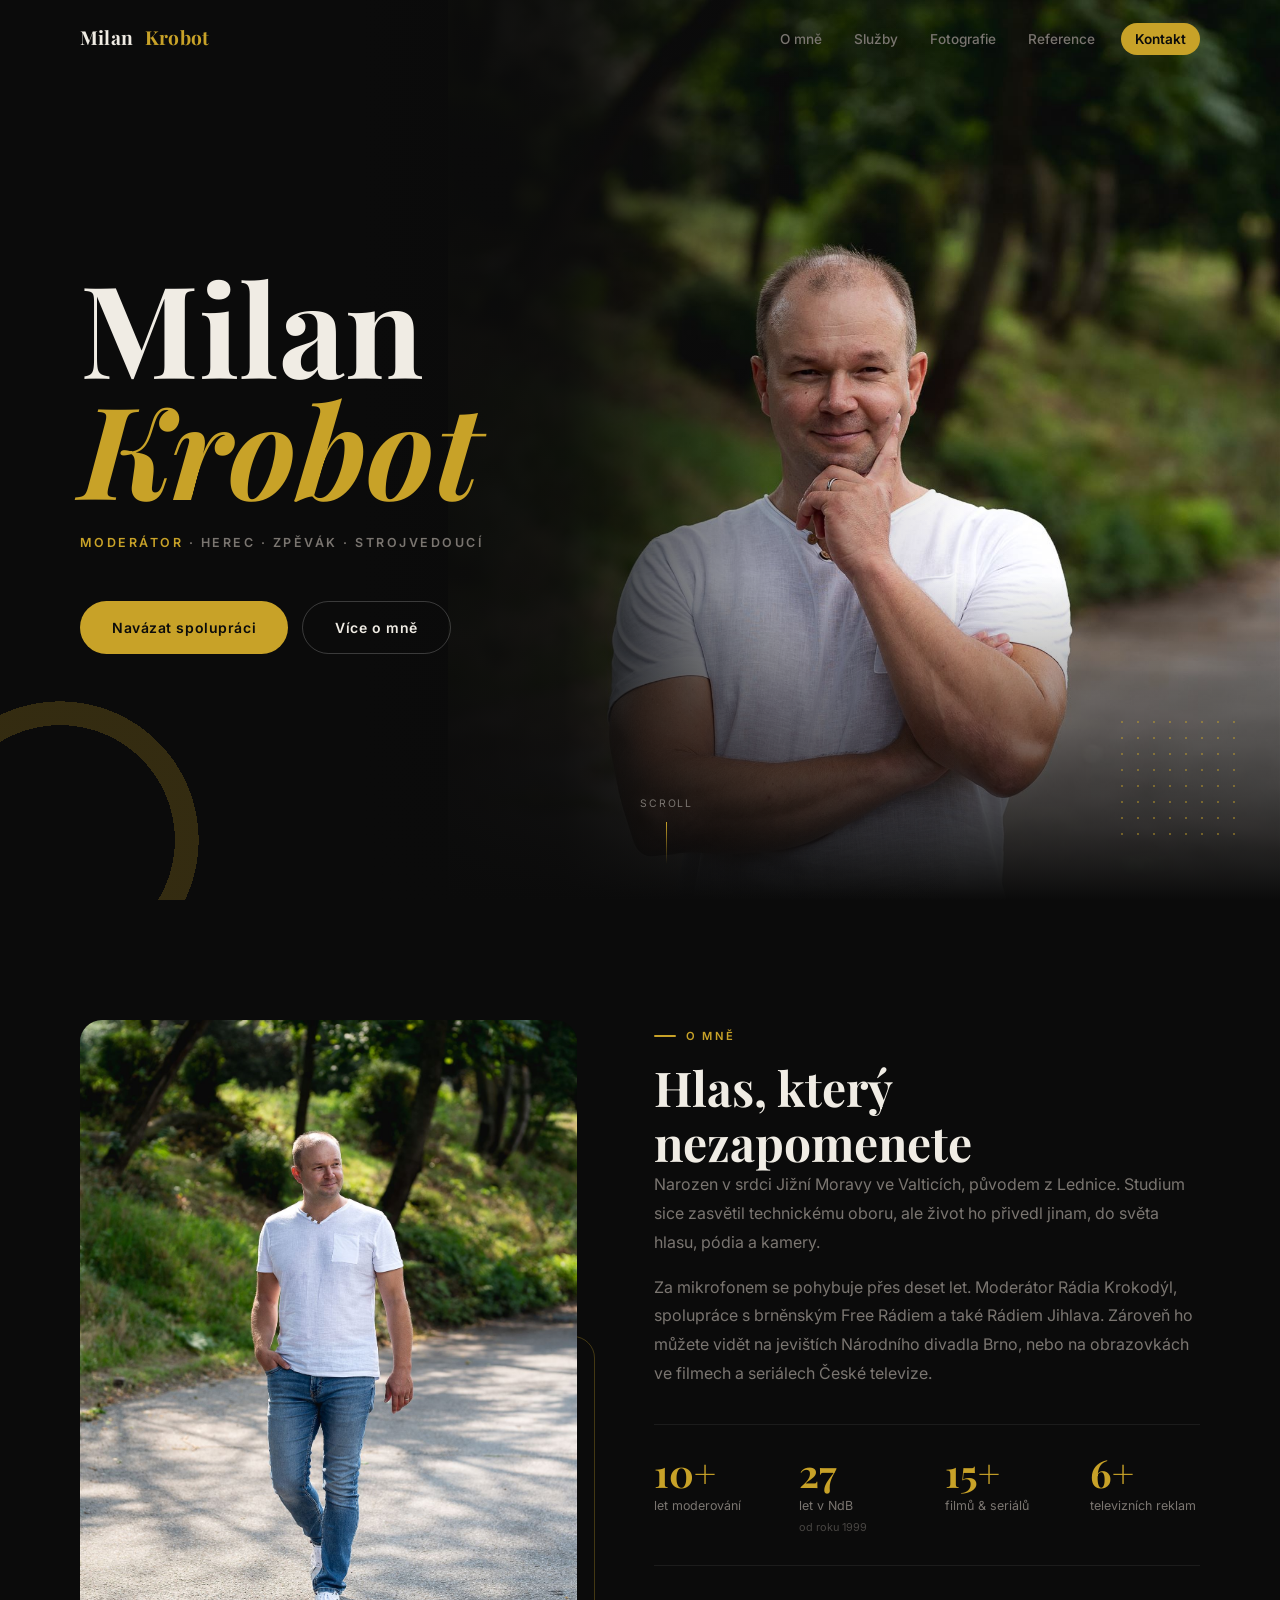
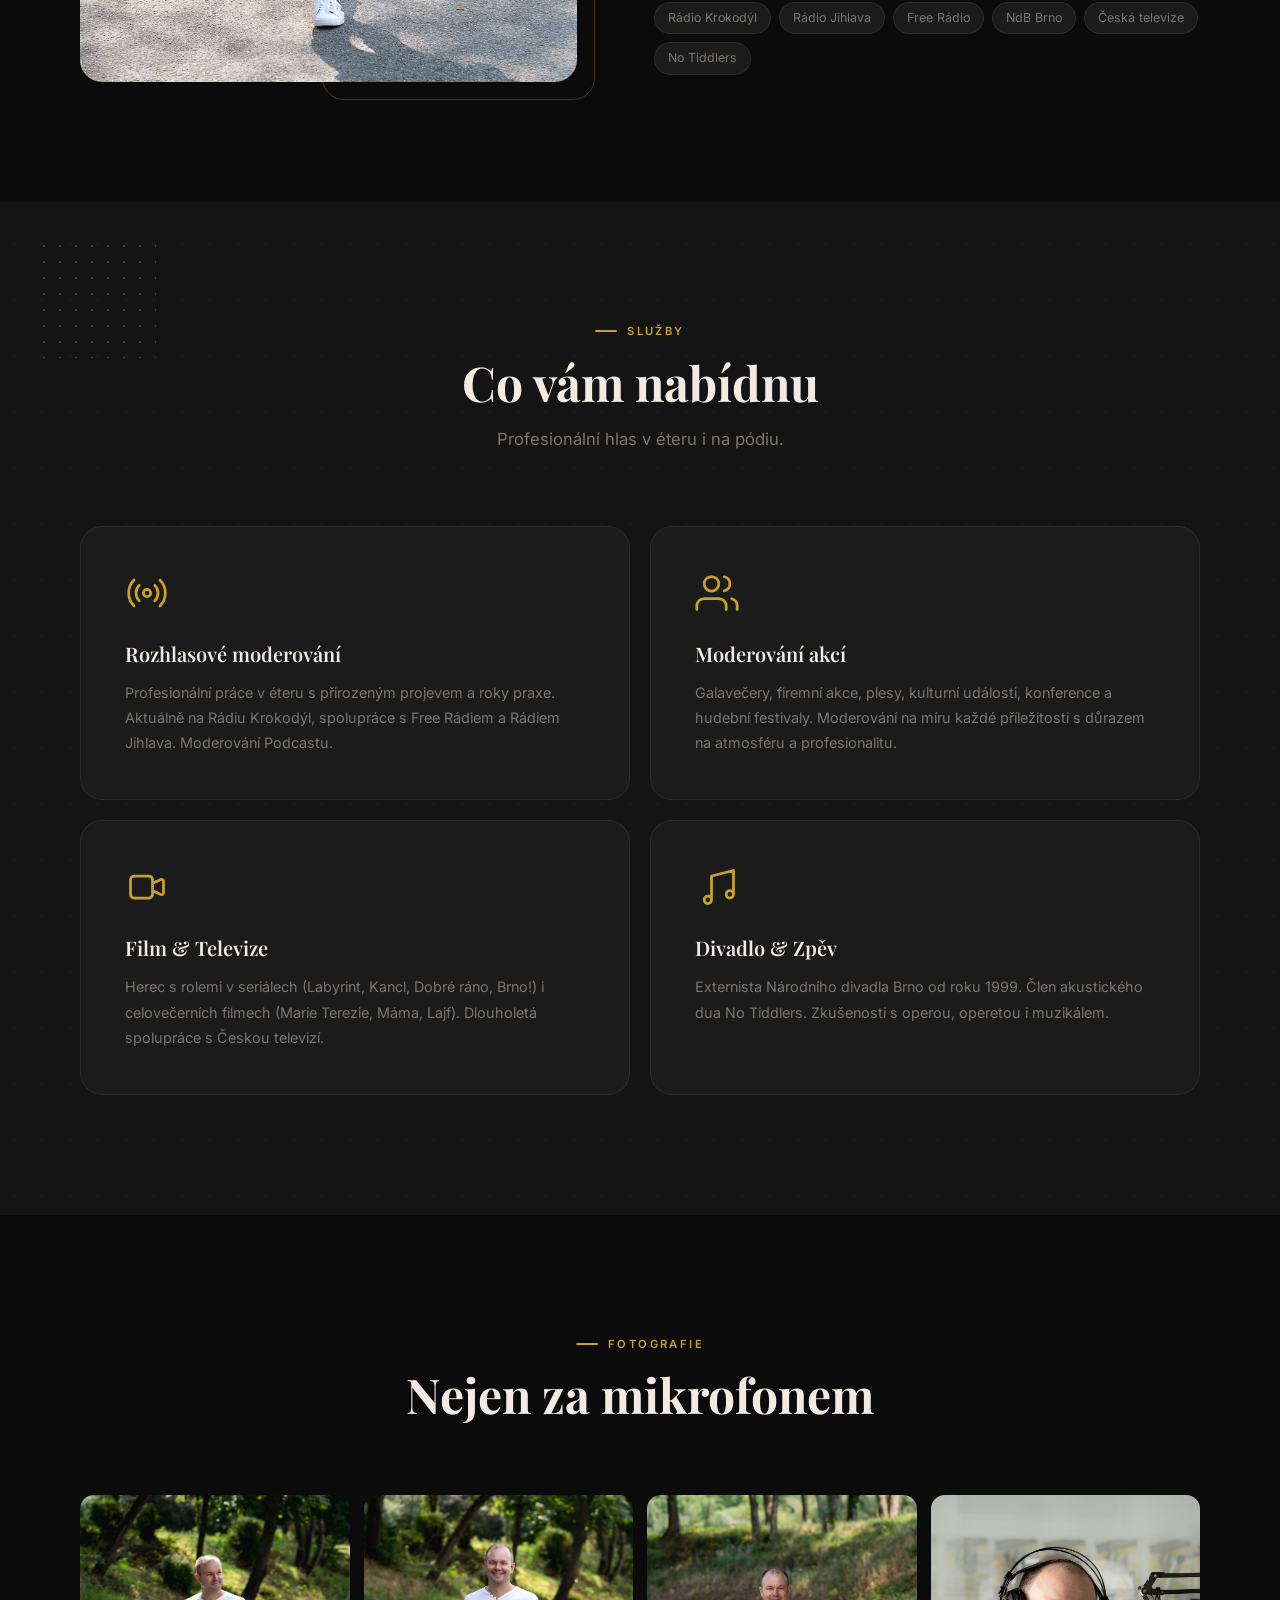
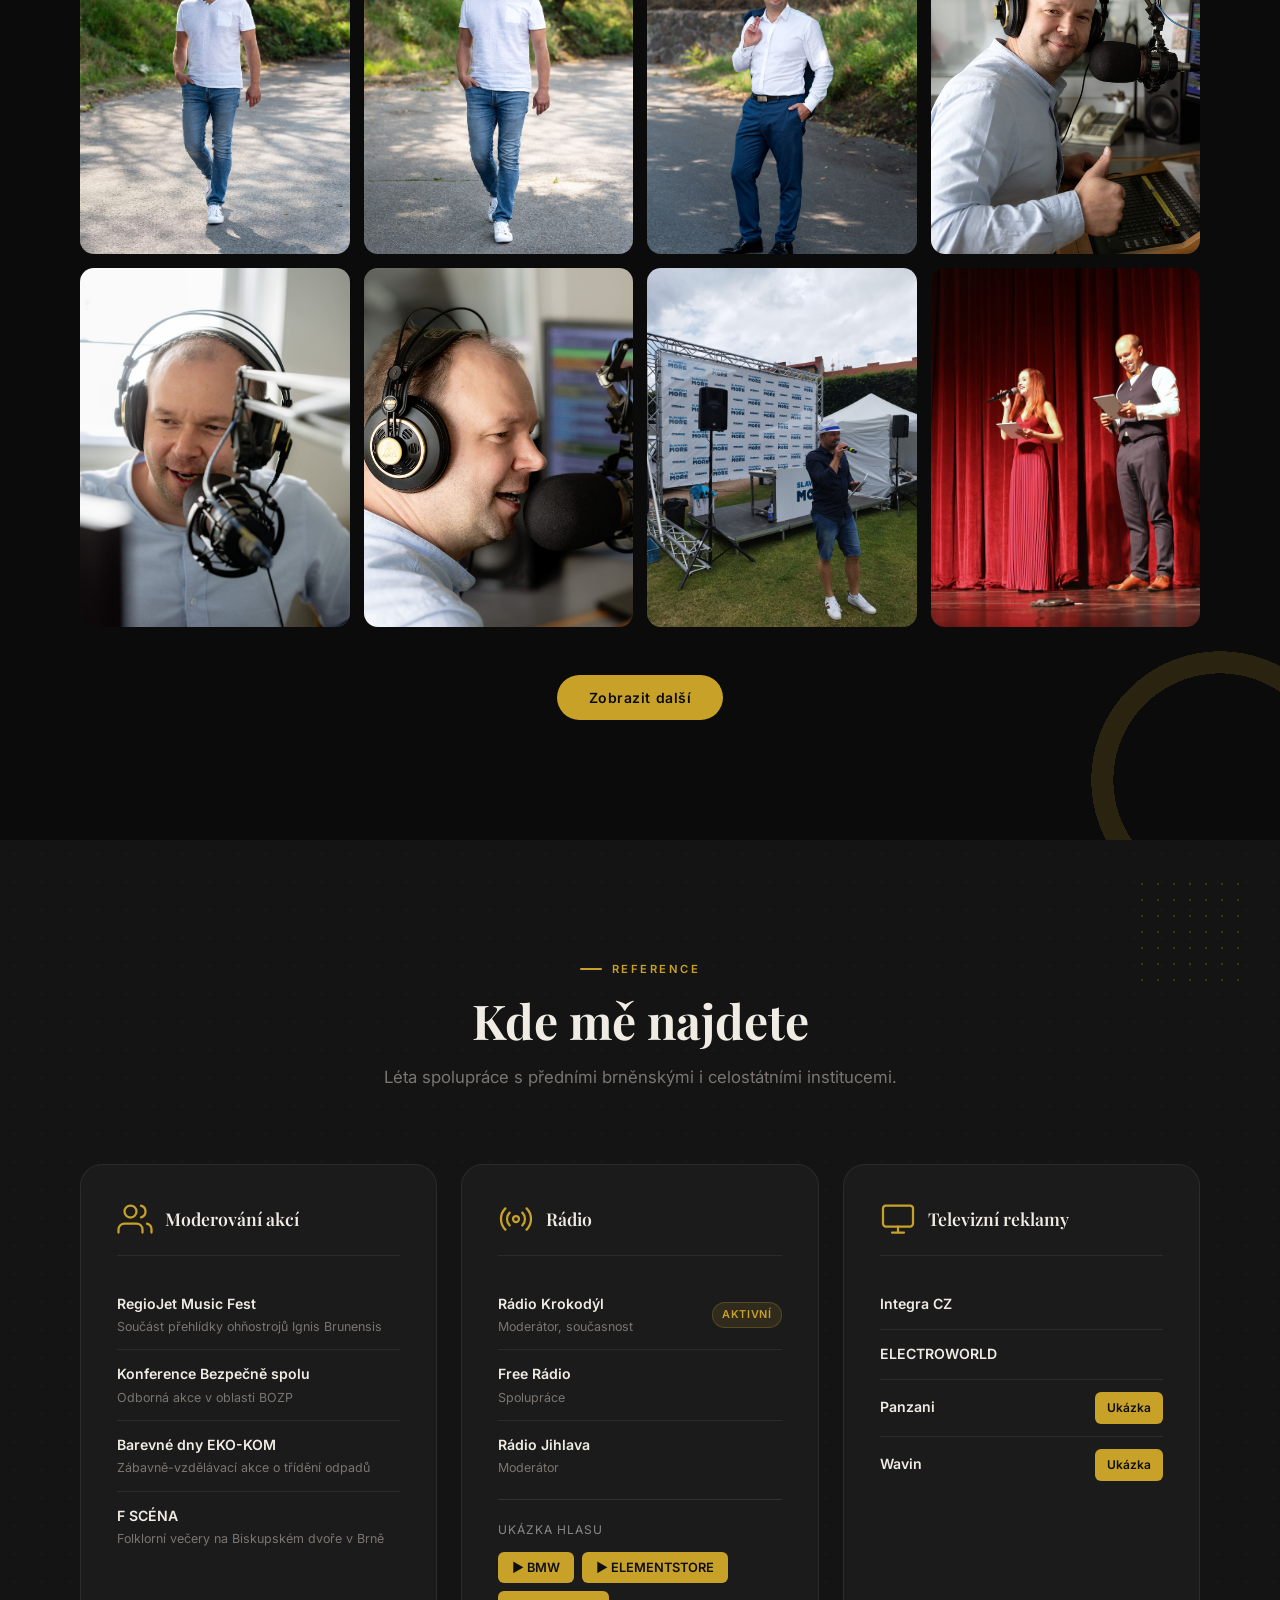
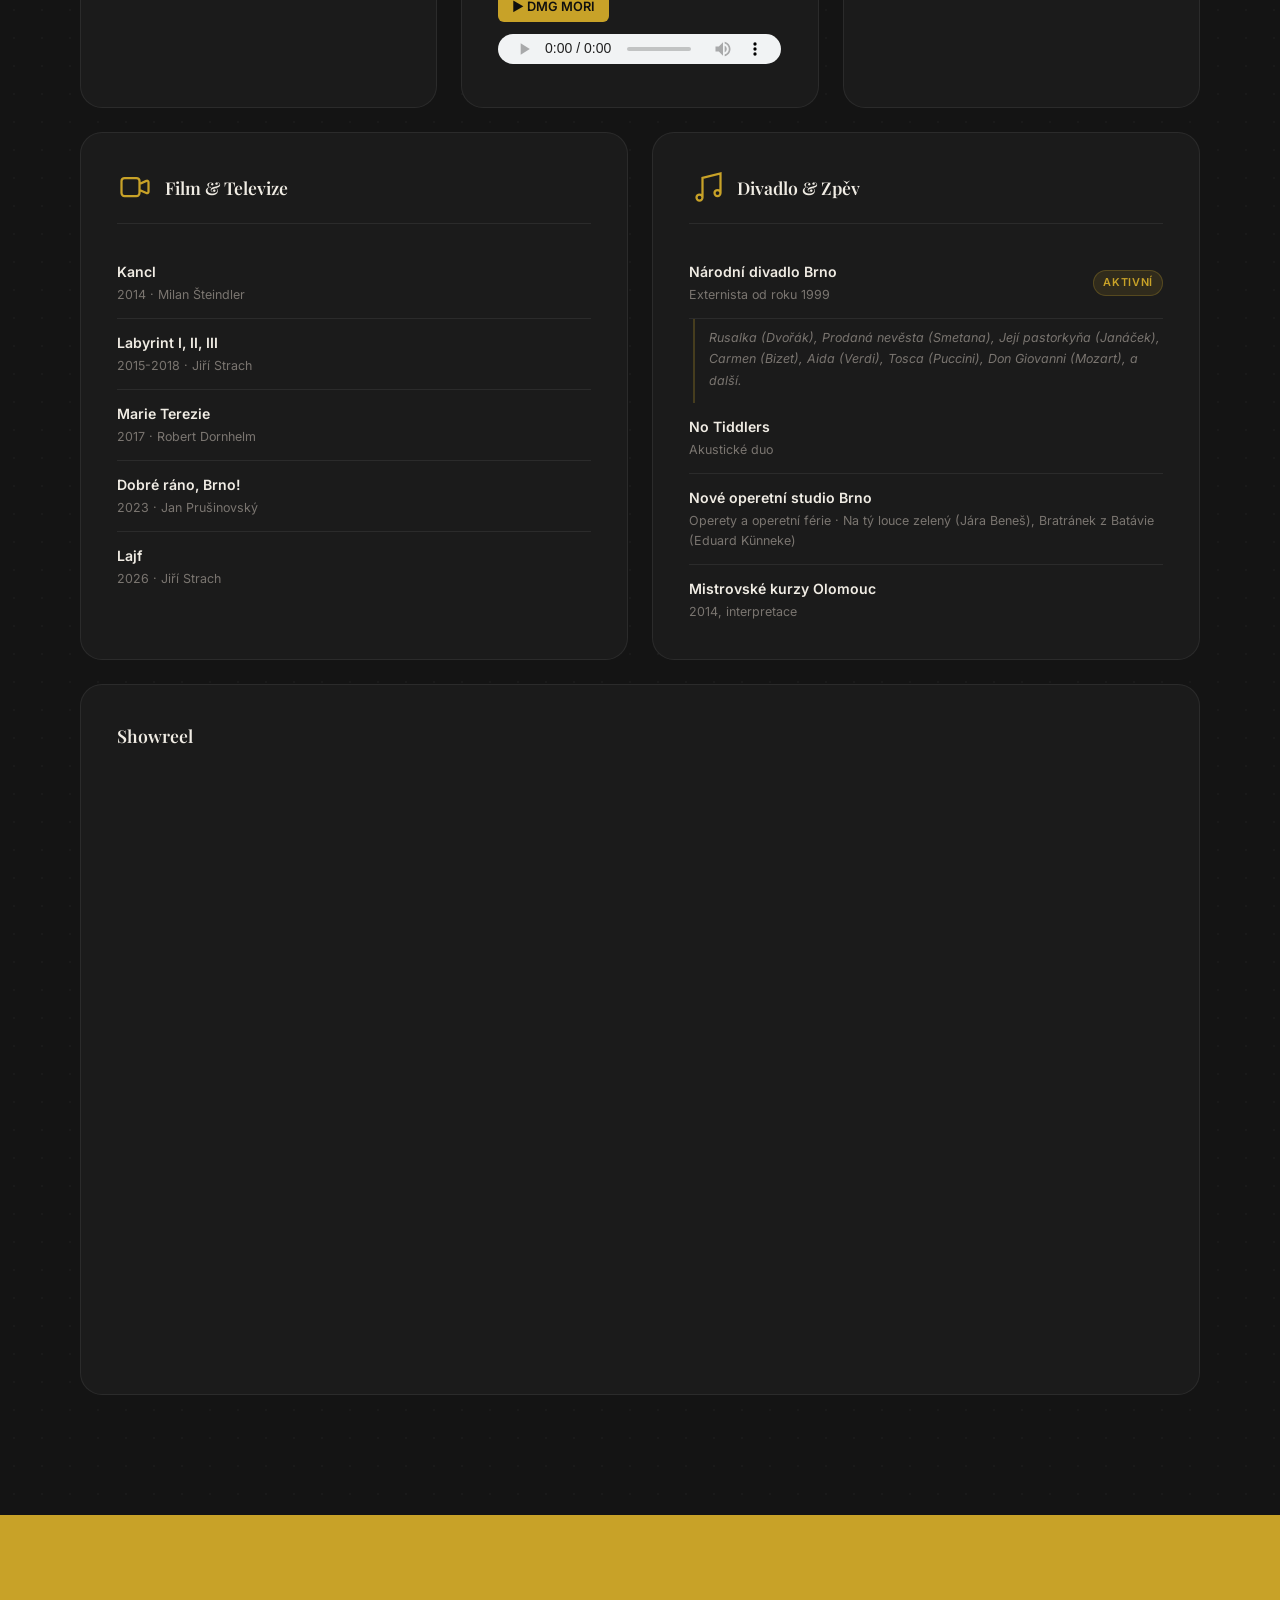
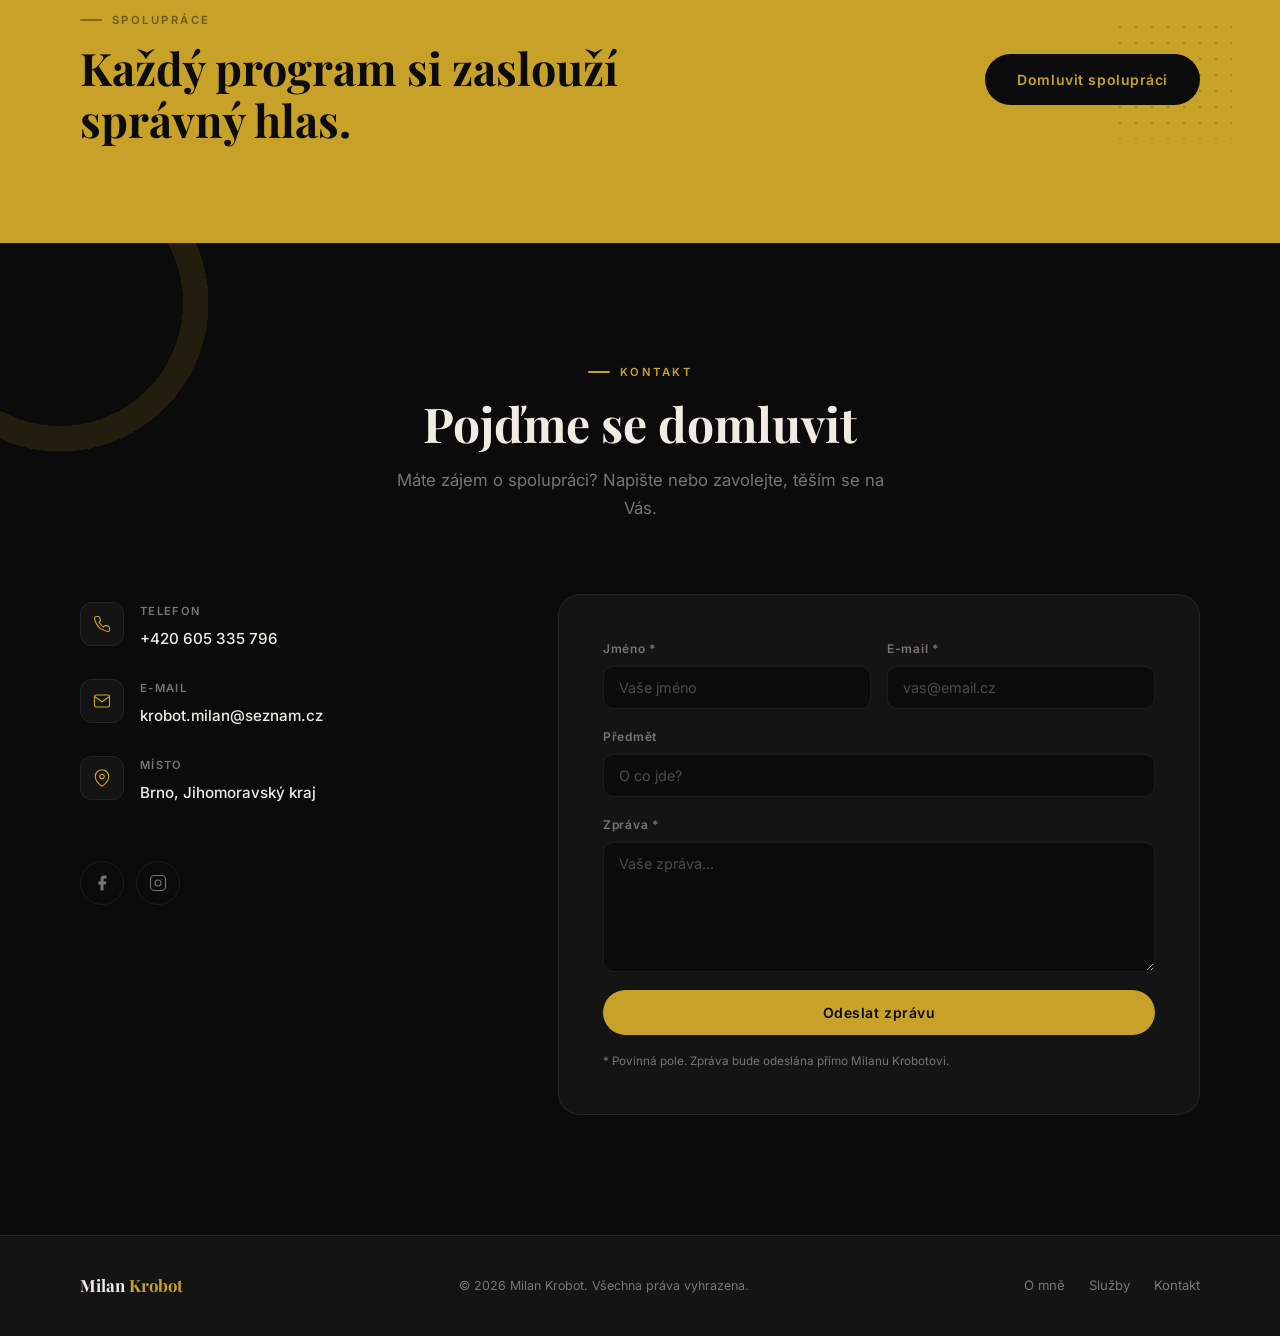
==== commit 2d619ca6: "Showreel: embed video with improved CSP policy" ====
--- a/index.html
+++ b/index.html
@@ -555,10 +555,11 @@
 
         <!-- 6. Showreel -->
         <div class="ref-card" data-animate data-delay="200" style="grid-column: 1 / -1;">
-          <div style="display: flex; justify-content: space-between; align-items: center;">
-            <h3 class="ref-card__title" style="margin: 0;">Showreel</h3>
-            <a href="https://vimeo.com/1209983540" target="_blank" style="background: #c8a228; color: #0f0f0f; padding: 10px 24px; border-radius: 6px; font-size: 0.9rem; font-weight: 600; text-decoration: none; transition: background 0.2s;">▶ Otevřít video</a>
-          </div>
+          <h3 class="ref-card__title" style="margin-bottom: 20px;">Showreel</h3>
+          <div style="padding:56.25% 0 0 0;position:relative;border-radius:10px;overflow:hidden;">
+            <iframe src="https://player.vimeo.com/video/1209983540?badge=0&amp;autopause=0&amp;player_id=0&amp;app_id=58479" frameborder="0" allow="autoplay; fullscreen; picture-in-picture; clipboard-write; encrypted-media; web-share" referrerpolicy="strict-origin-when-cross-origin" style="position:absolute;top:0;left:0;width:100%;height:100%;" title="Milan Krobot Showreel"></iframe>
+          </div>
+          <script src="https://player.vimeo.com/api/player.js"></script>
         </div>
 
       </div>
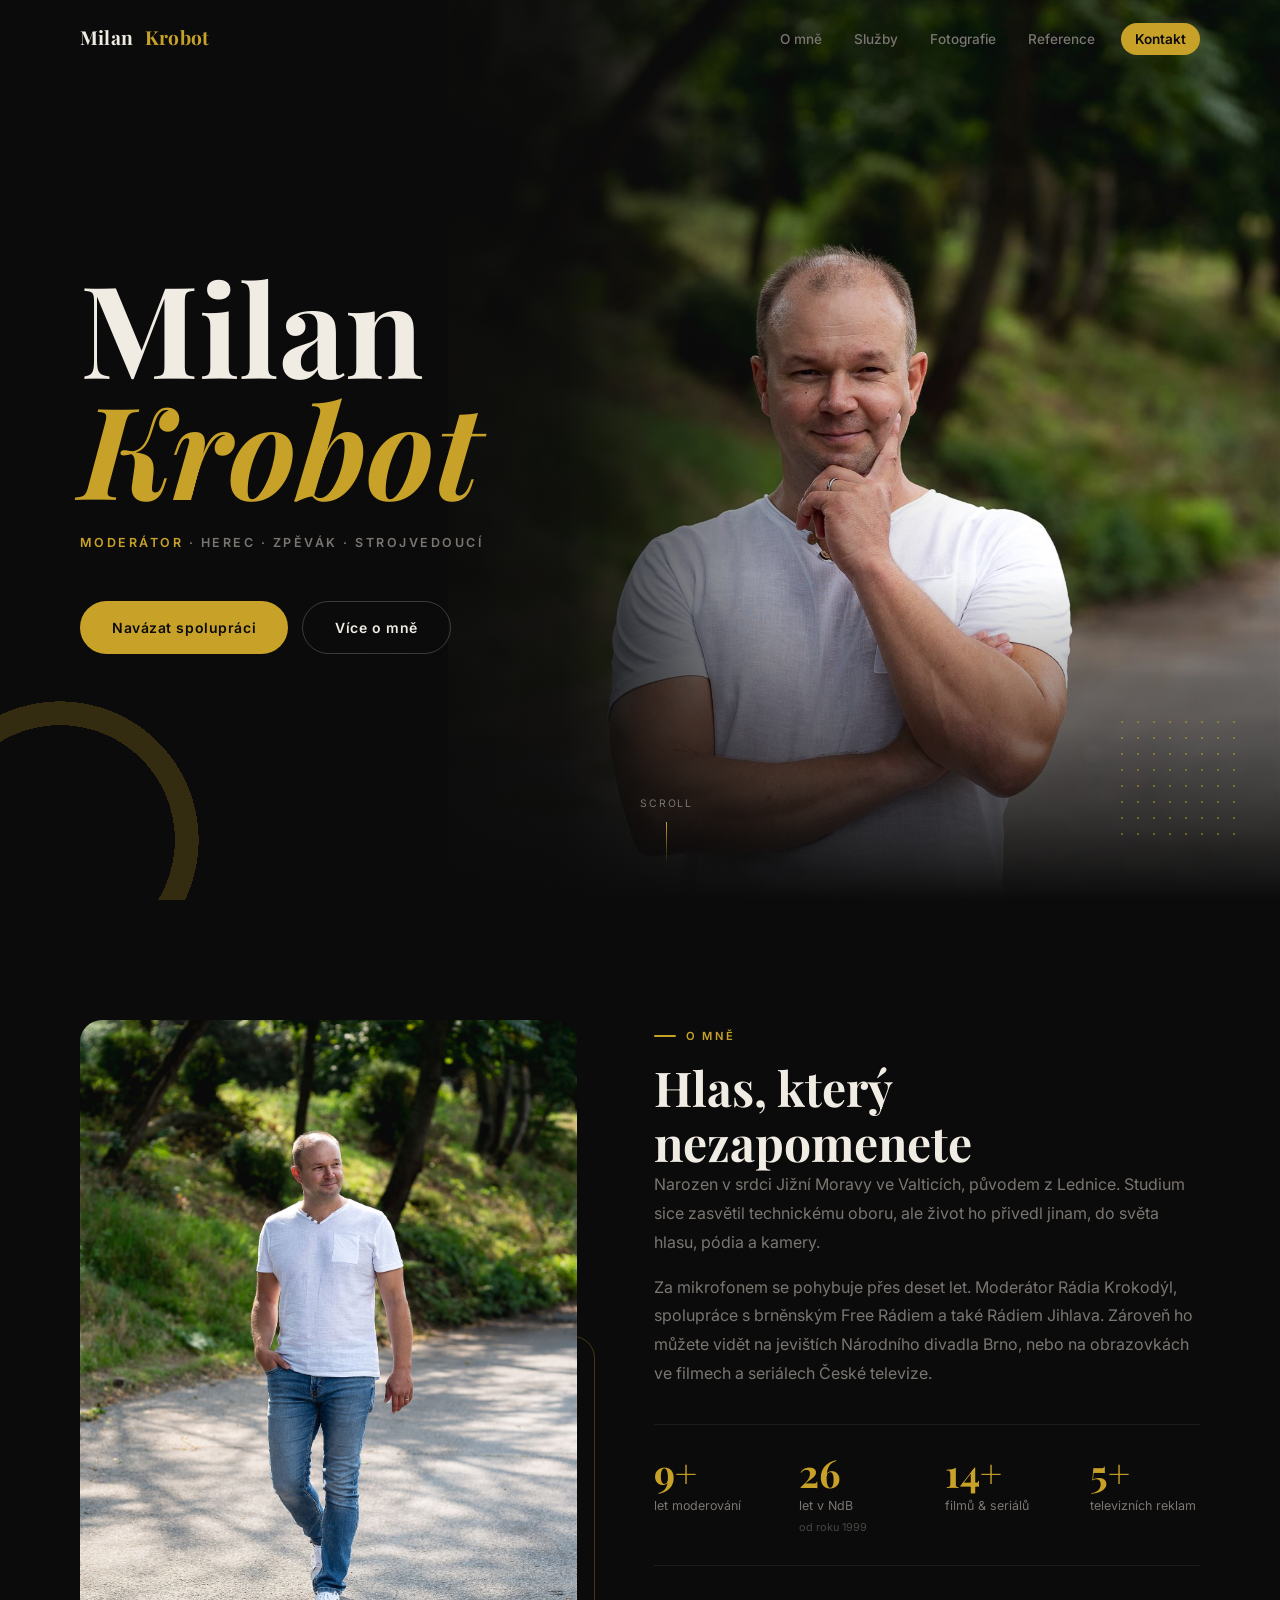
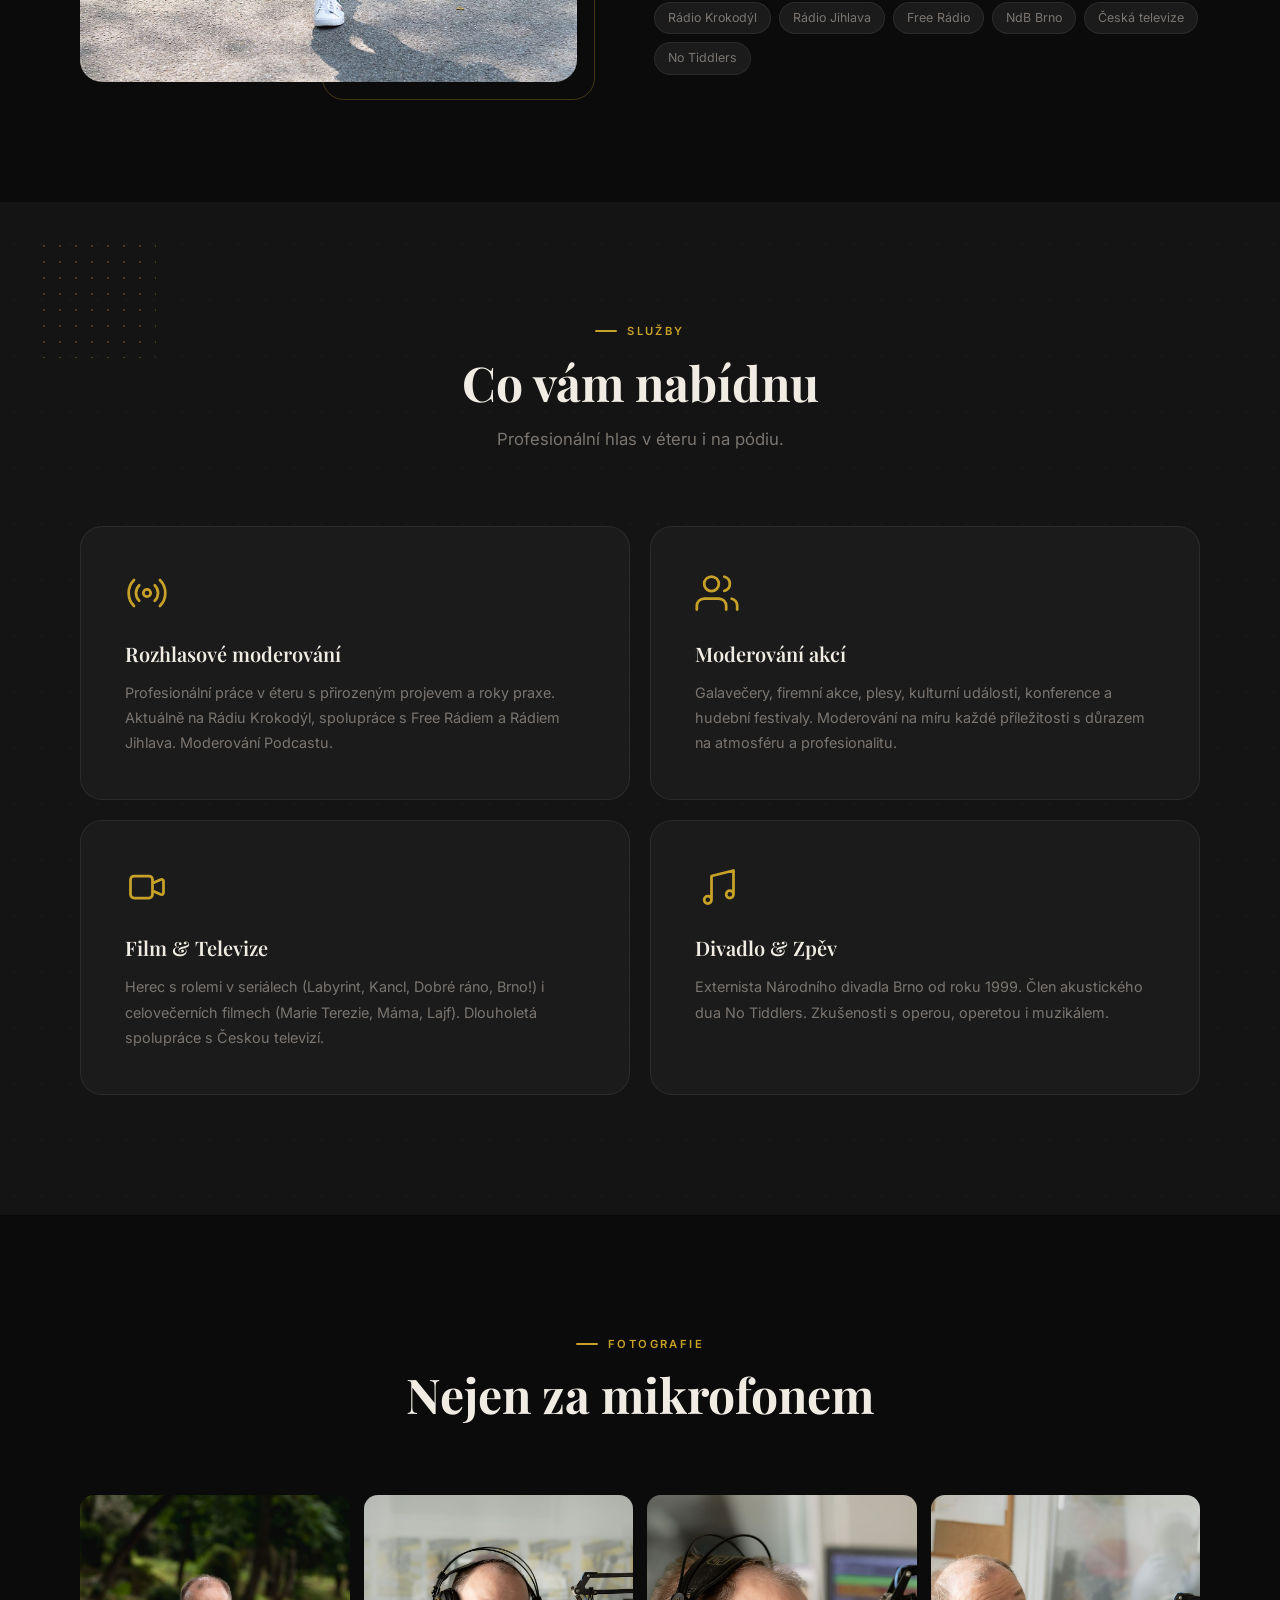
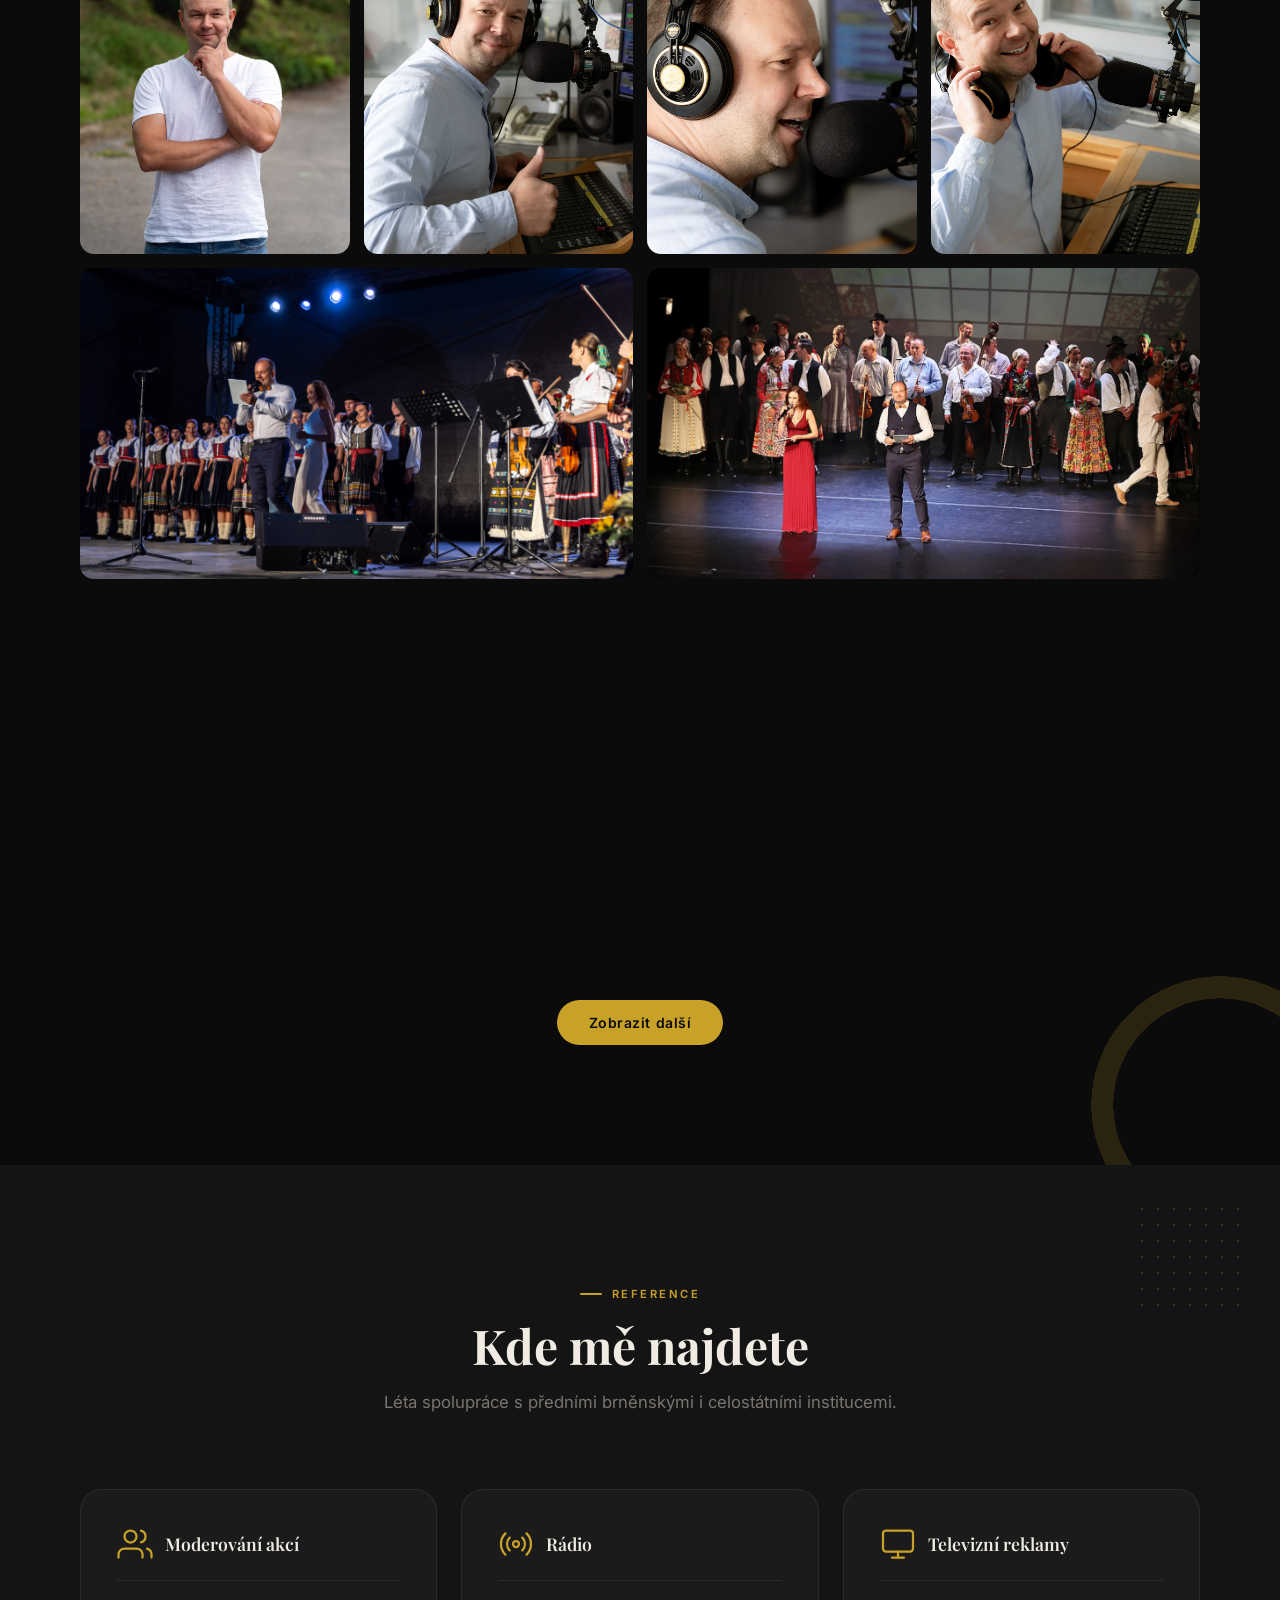
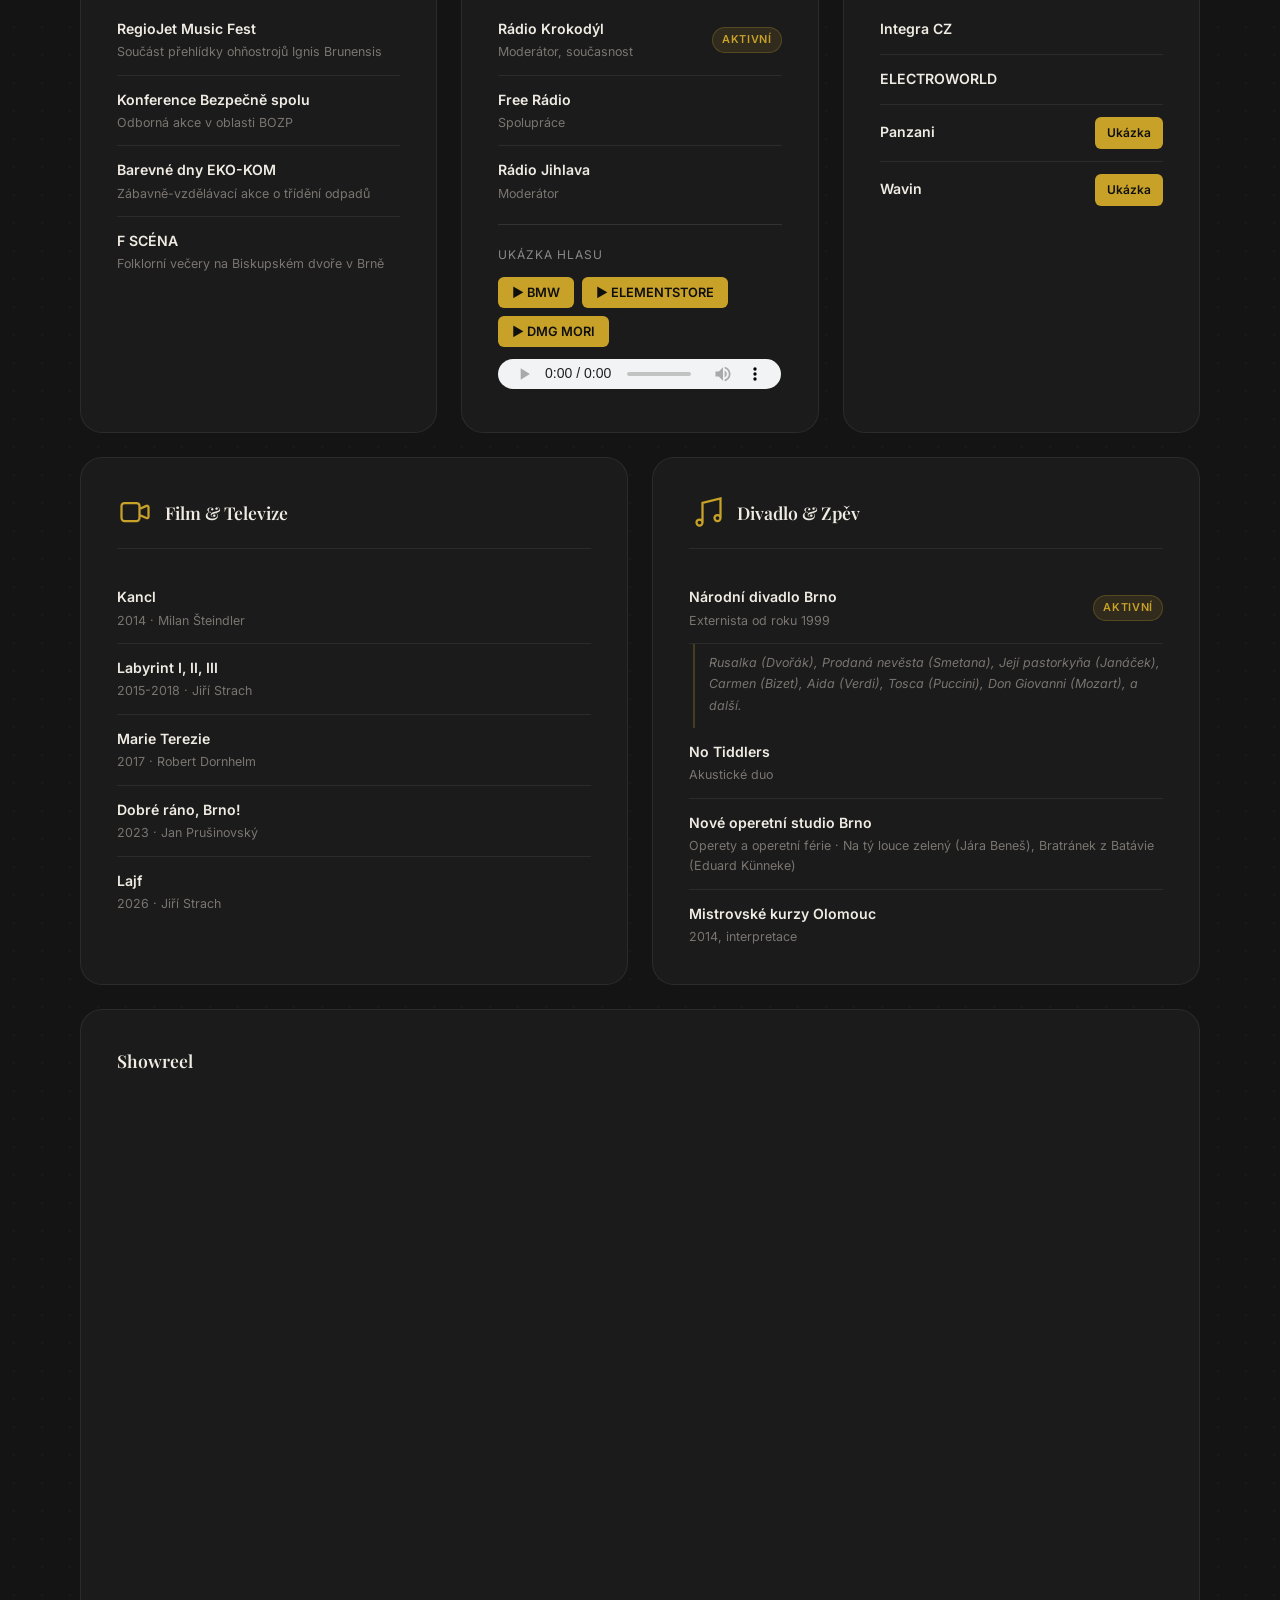
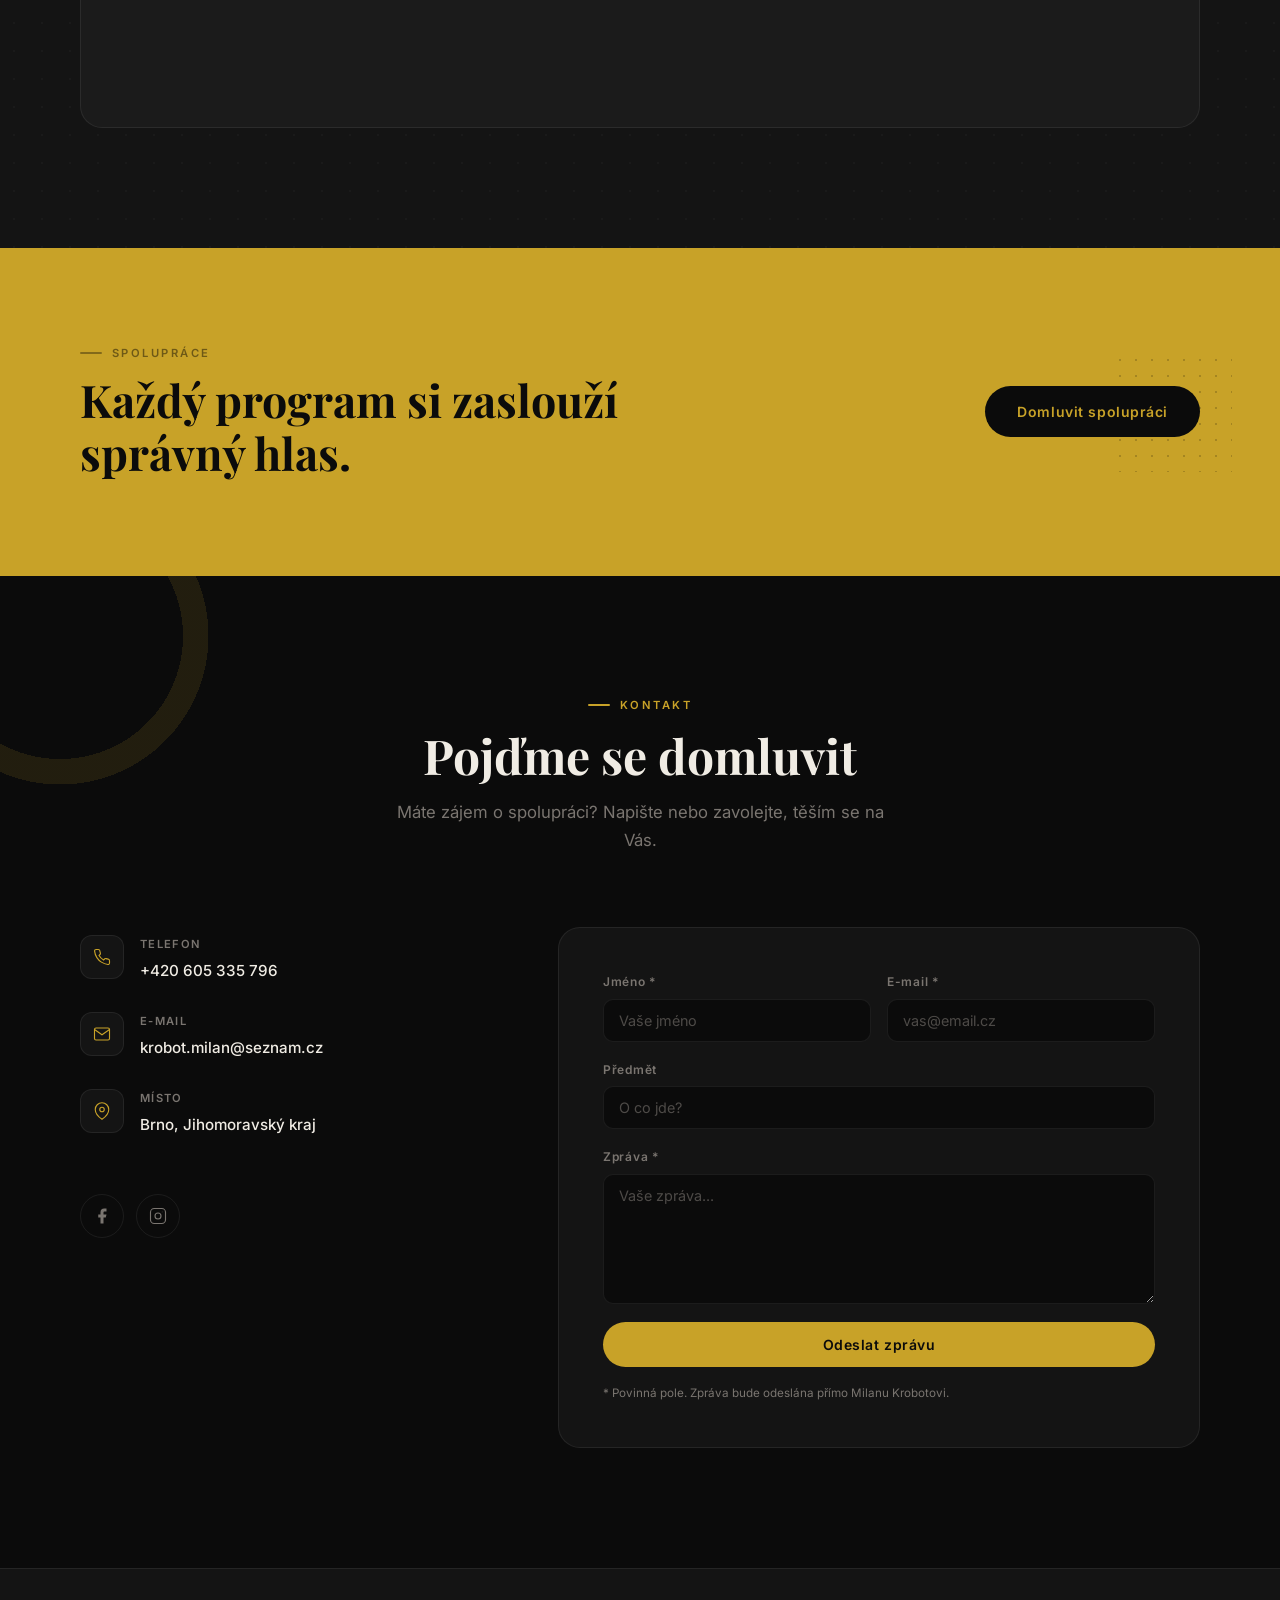
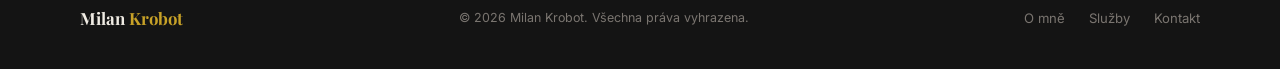
==== commit 36317765: "Showreel: simplify iframe without padding hack" ====
--- a/index.html
+++ b/index.html
@@ -556,10 +556,7 @@
         <!-- 6. Showreel -->
         <div class="ref-card" data-animate data-delay="200" style="grid-column: 1 / -1;">
           <h3 class="ref-card__title" style="margin-bottom: 20px;">Showreel</h3>
-          <div style="padding:56.25% 0 0 0;position:relative;border-radius:10px;overflow:hidden;">
-            <iframe src="https://player.vimeo.com/video/1209983540?badge=0&amp;autopause=0&amp;player_id=0&amp;app_id=58479" frameborder="0" allow="autoplay; fullscreen; picture-in-picture; clipboard-write; encrypted-media; web-share" referrerpolicy="strict-origin-when-cross-origin" style="position:absolute;top:0;left:0;width:100%;height:100%;" title="Milan Krobot Showreel"></iframe>
-          </div>
-          <script src="https://player.vimeo.com/api/player.js"></script>
+          <iframe src="https://player.vimeo.com/video/1209983540?badge=0&amp;autopause=0&amp;player_id=0&amp;app_id=58479" frameborder="0" allow="autoplay; fullscreen; picture-in-picture; clipboard-write; encrypted-media; web-share" referrerpolicy="strict-origin-when-cross-origin" style="width: 100%; aspect-ratio: 16 / 9; border-radius: 10px; border: none;" title="Milan Krobot Showreel"></iframe>
         </div>
 
       </div>
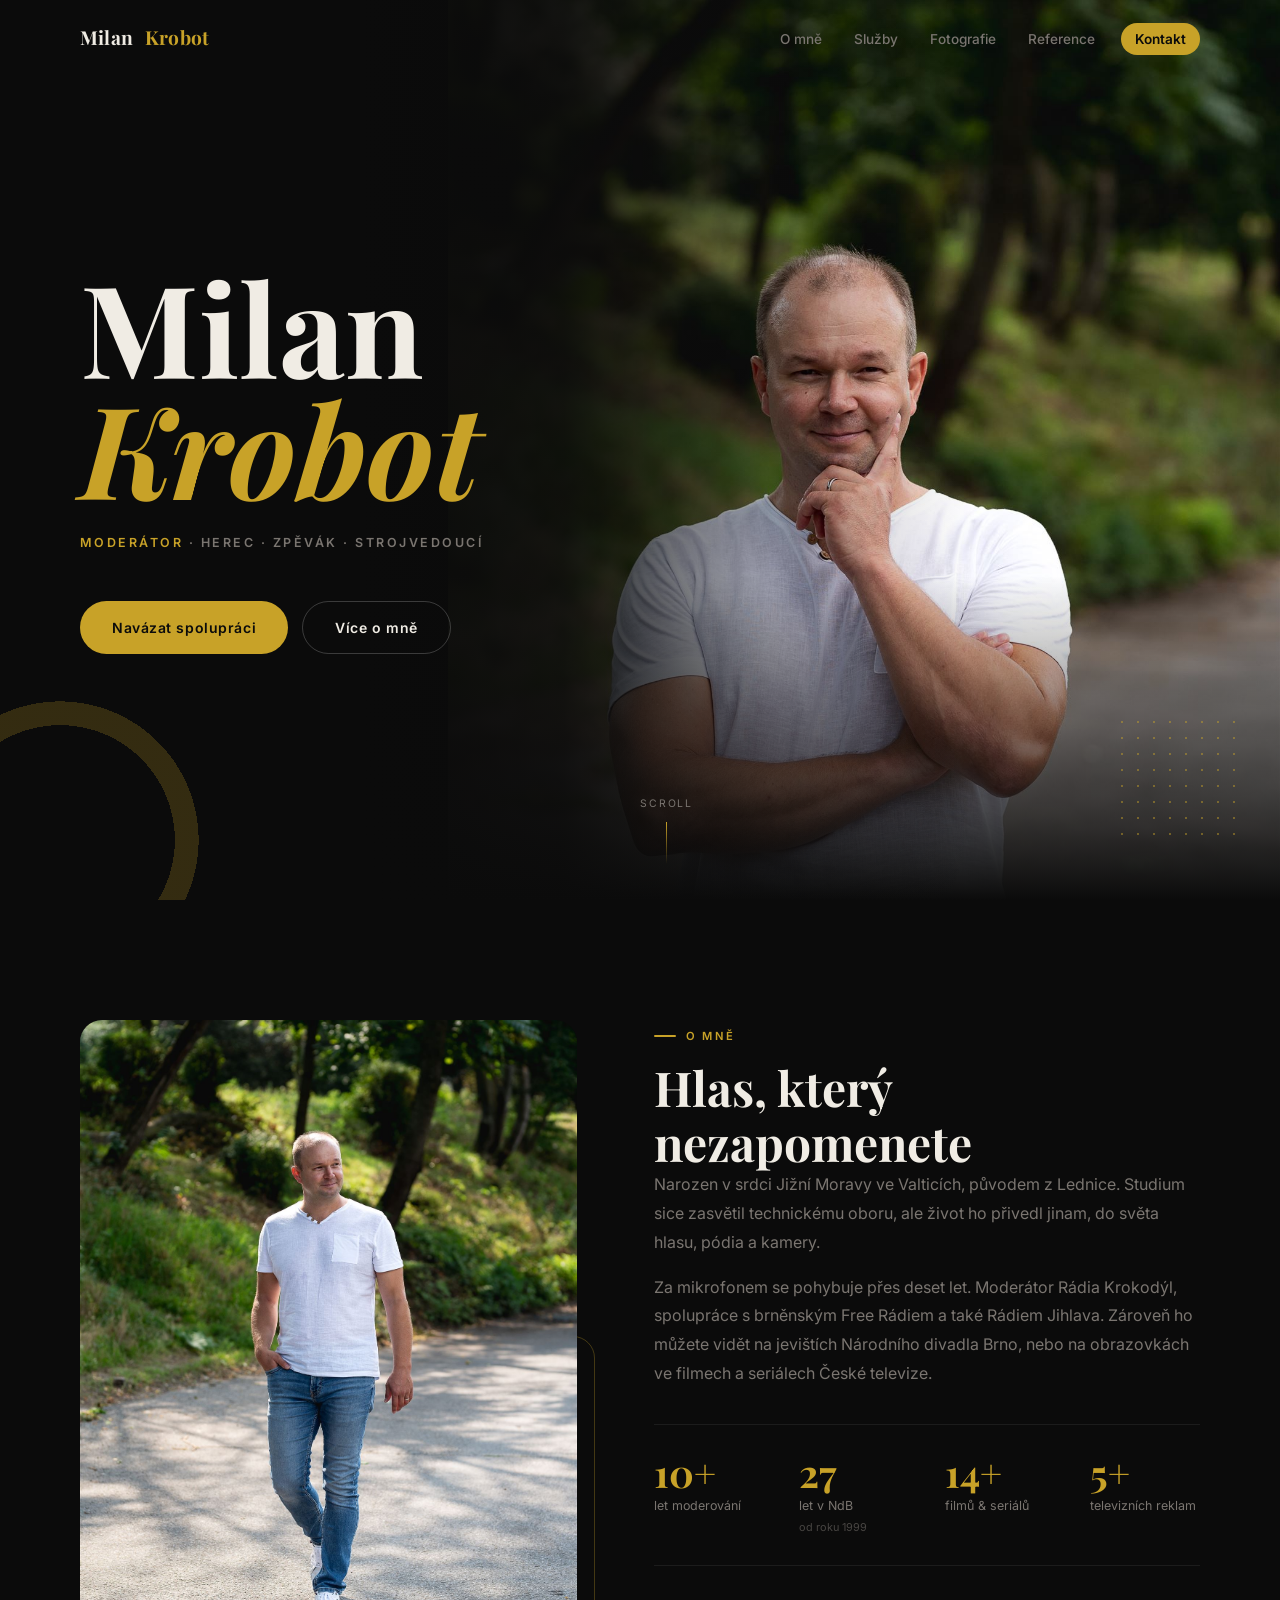
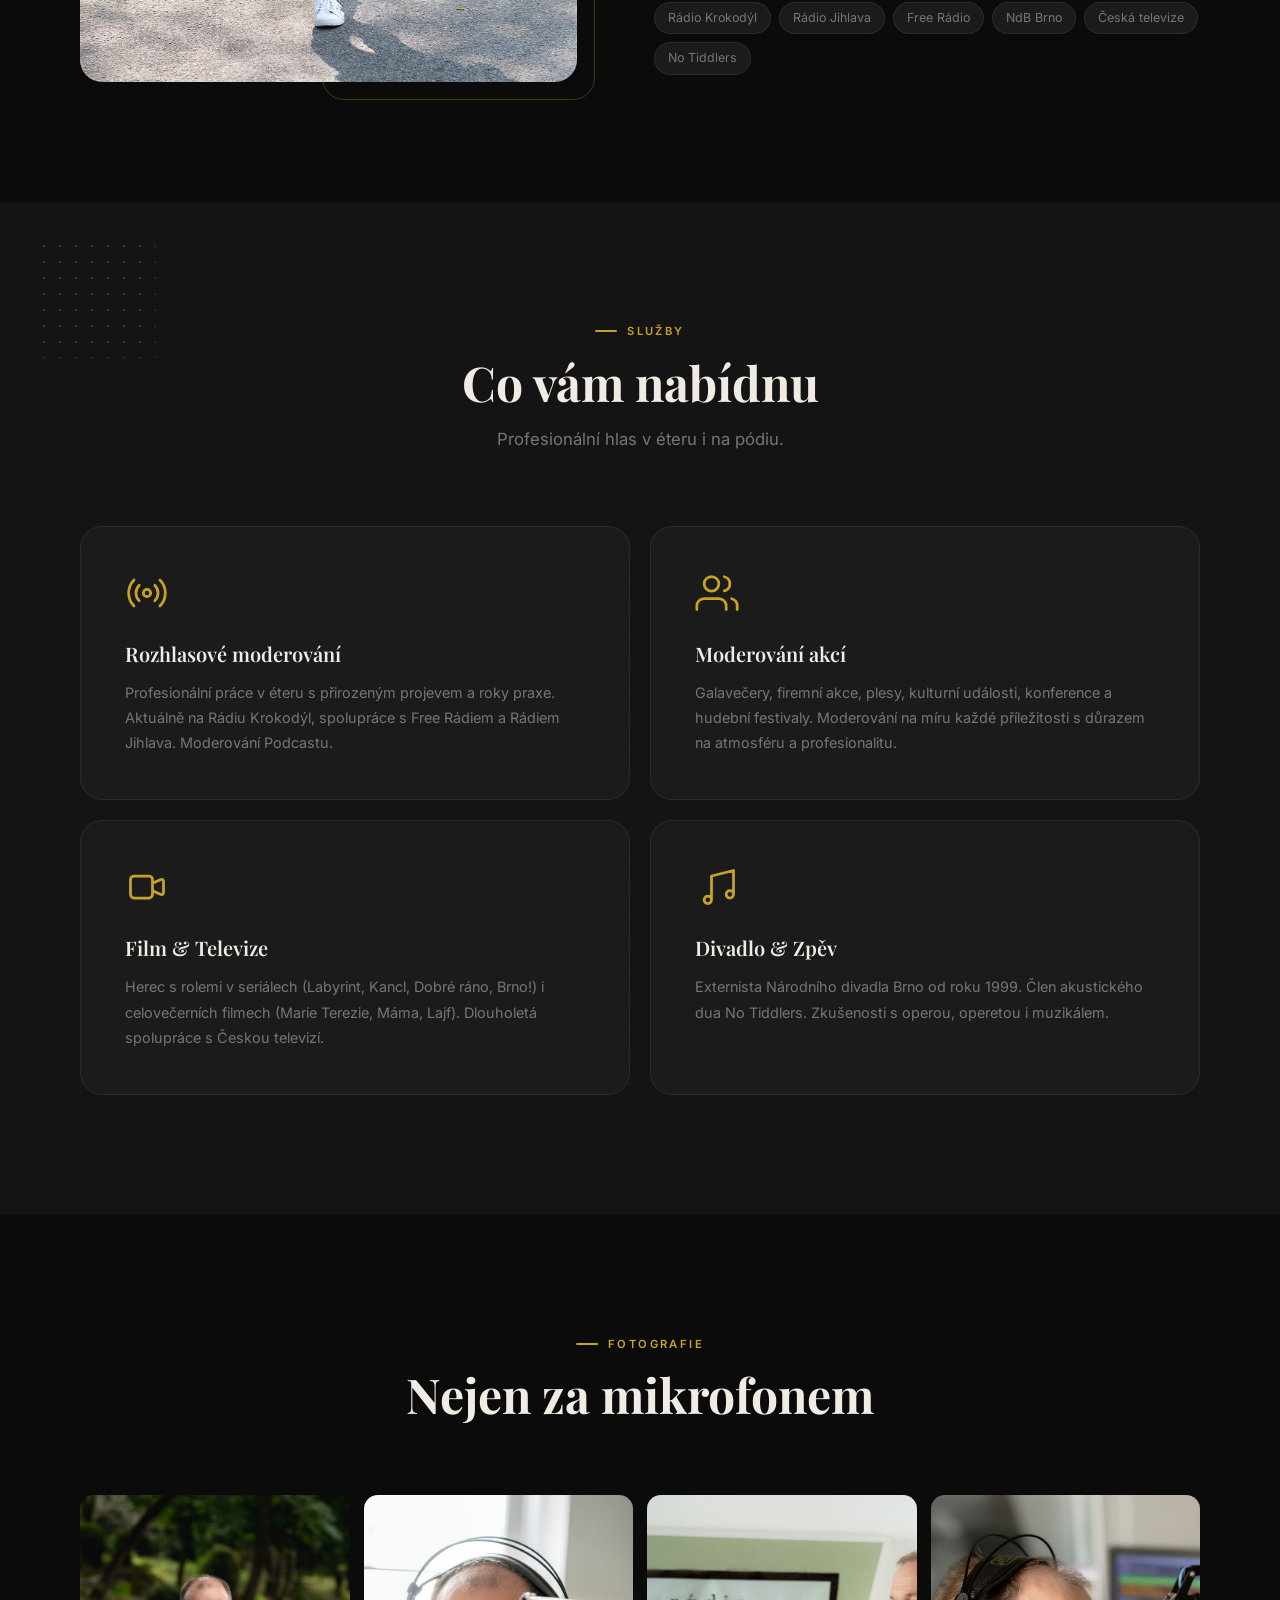
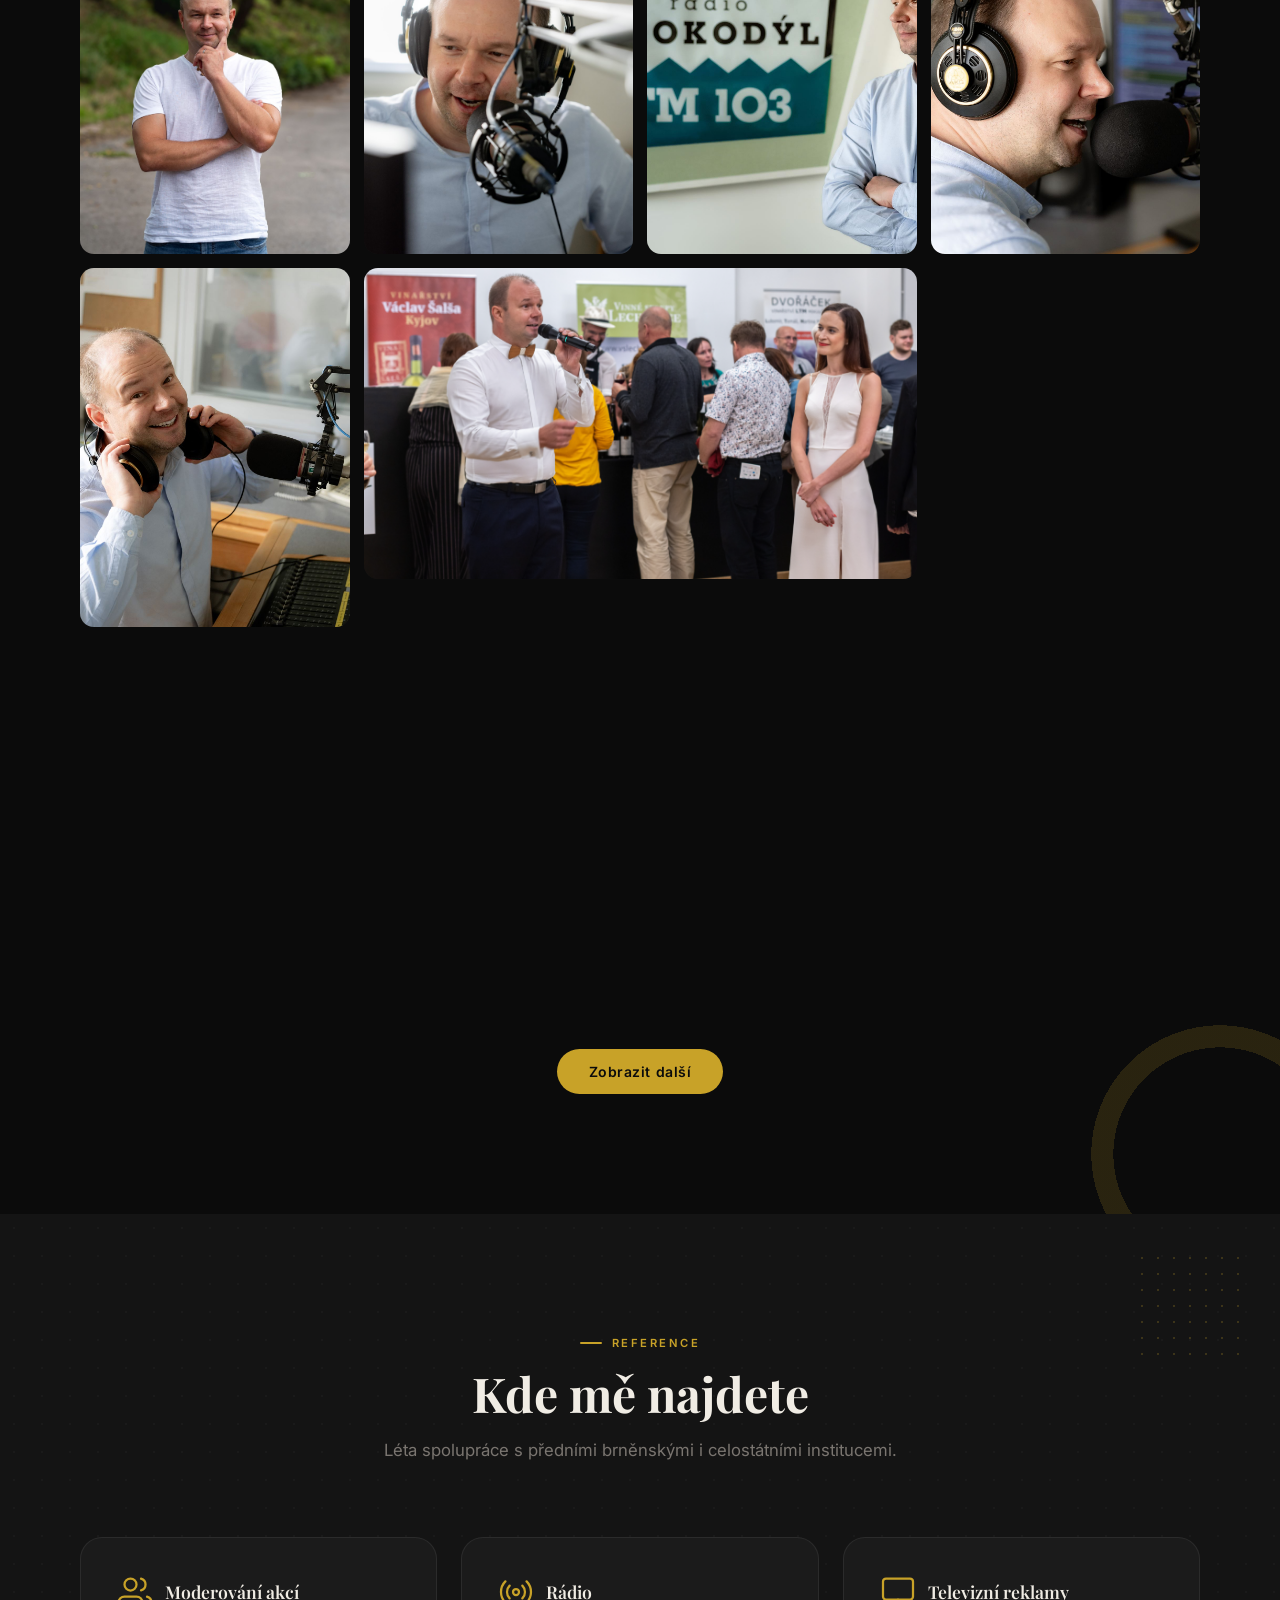
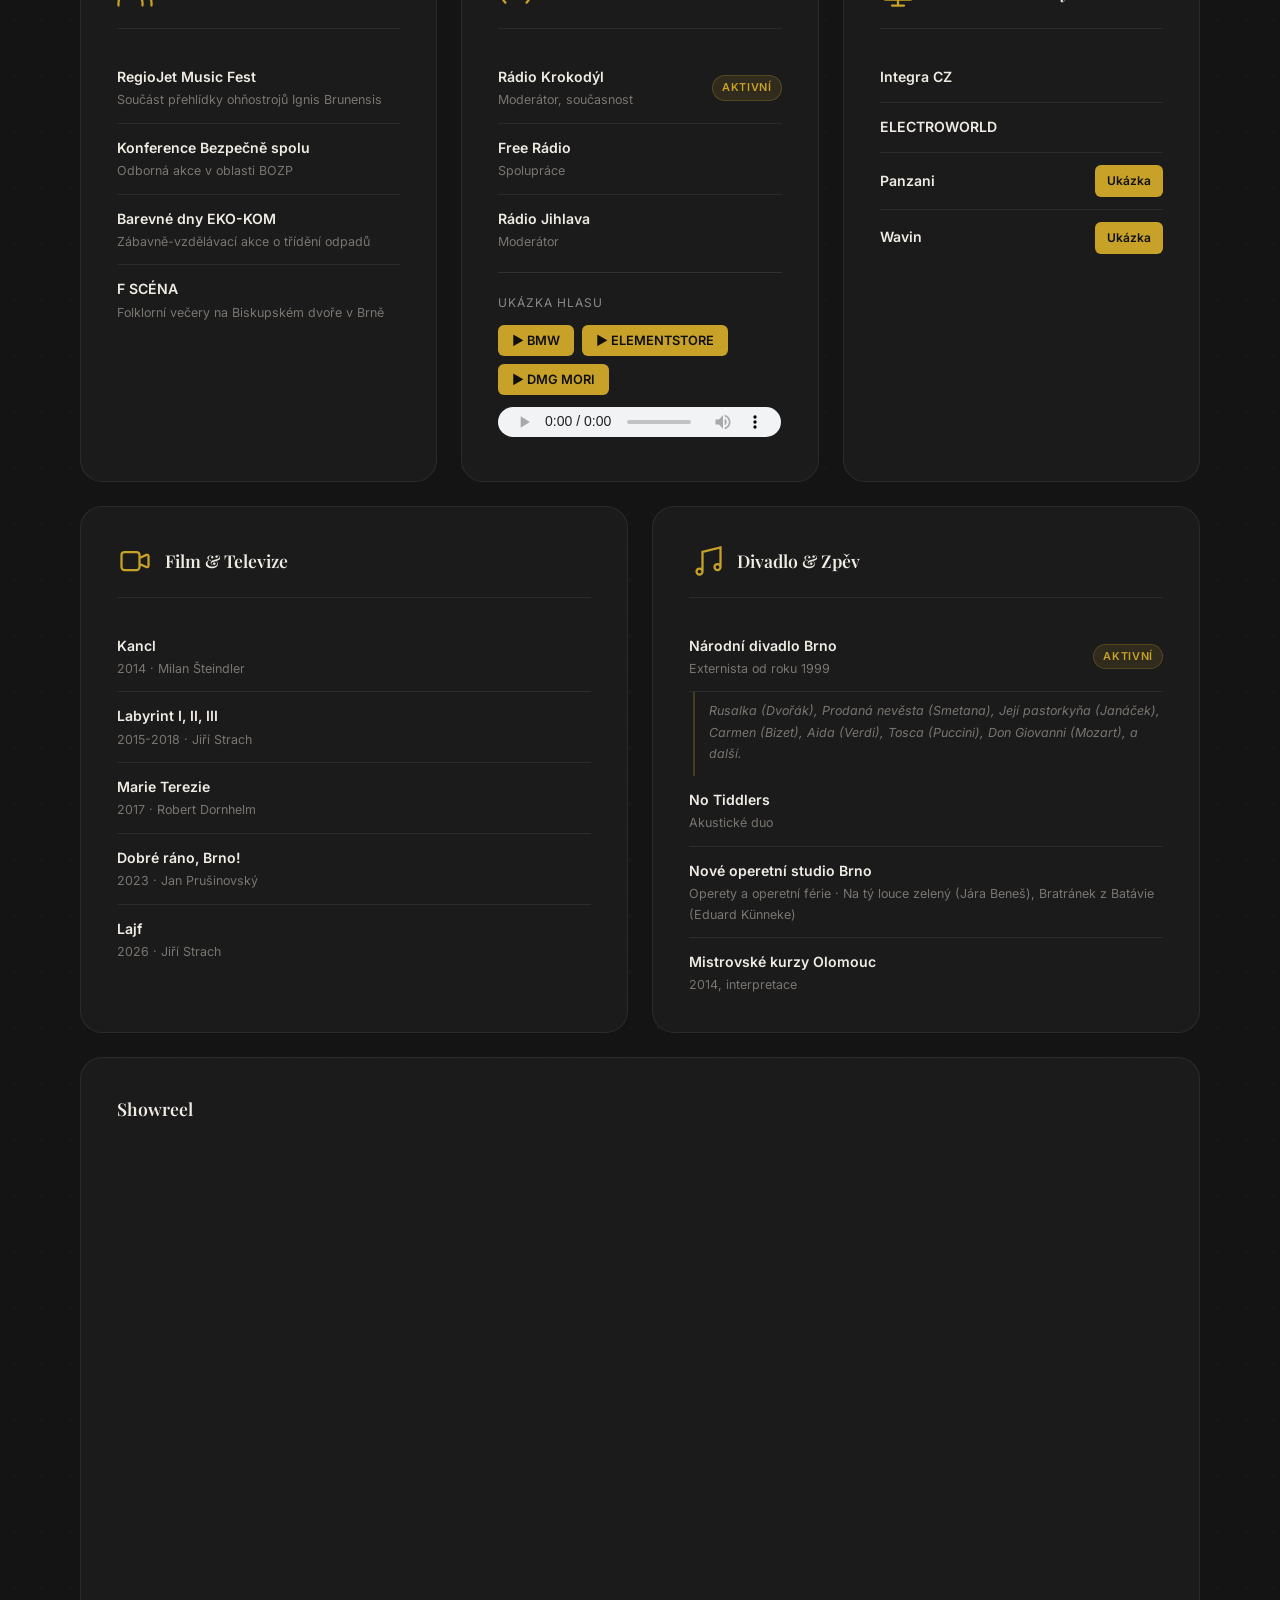
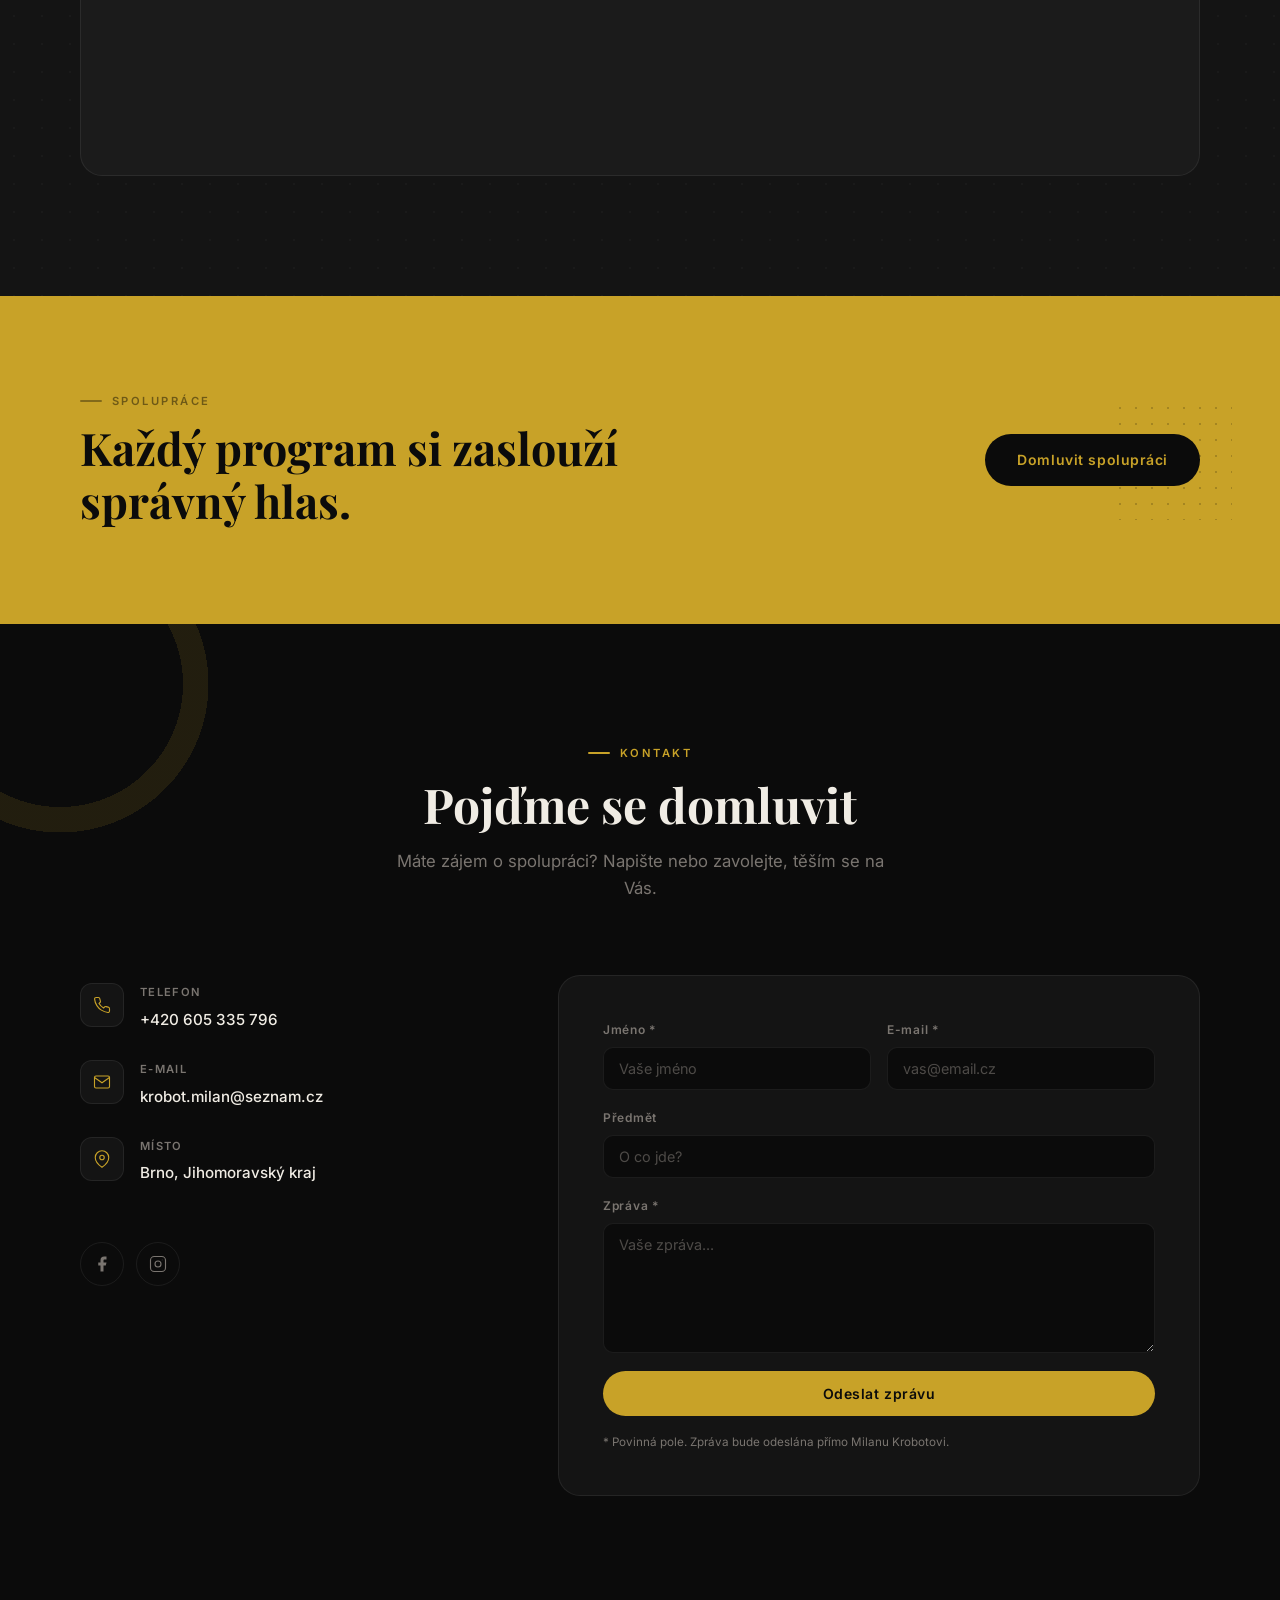
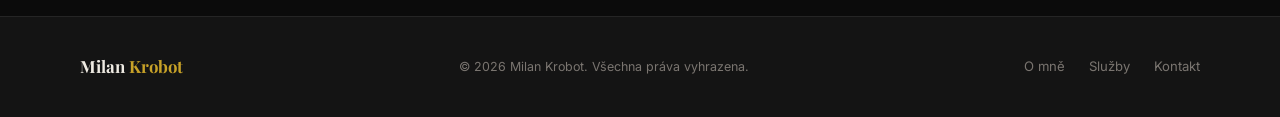
==== commit 74a041bd: "Showreel: test with different Vimeo video" ====
--- a/index.html
+++ b/index.html
@@ -556,7 +556,7 @@
         <!-- 6. Showreel -->
         <div class="ref-card" data-animate data-delay="200" style="grid-column: 1 / -1;">
           <h3 class="ref-card__title" style="margin-bottom: 20px;">Showreel</h3>
-          <iframe src="https://player.vimeo.com/video/1209983540?badge=0&amp;autopause=0&amp;player_id=0&amp;app_id=58479" frameborder="0" allow="autoplay; fullscreen; picture-in-picture; clipboard-write; encrypted-media; web-share" referrerpolicy="strict-origin-when-cross-origin" style="width: 100%; aspect-ratio: 16 / 9; border-radius: 10px; border: none;" title="Milan Krobot Showreel"></iframe>
+          <iframe src="https://player.vimeo.com/video/1209981149?badge=0&amp;autopause=0&amp;player_id=0&amp;app_id=58479" frameborder="0" allow="autoplay; fullscreen; picture-in-picture; clipboard-write; encrypted-media; web-share" referrerpolicy="strict-origin-when-cross-origin" style="width: 100%; aspect-ratio: 16 / 9; border-radius: 10px; border: none;" title="Milan Krobot Showreel"></iframe>
         </div>
 
       </div>
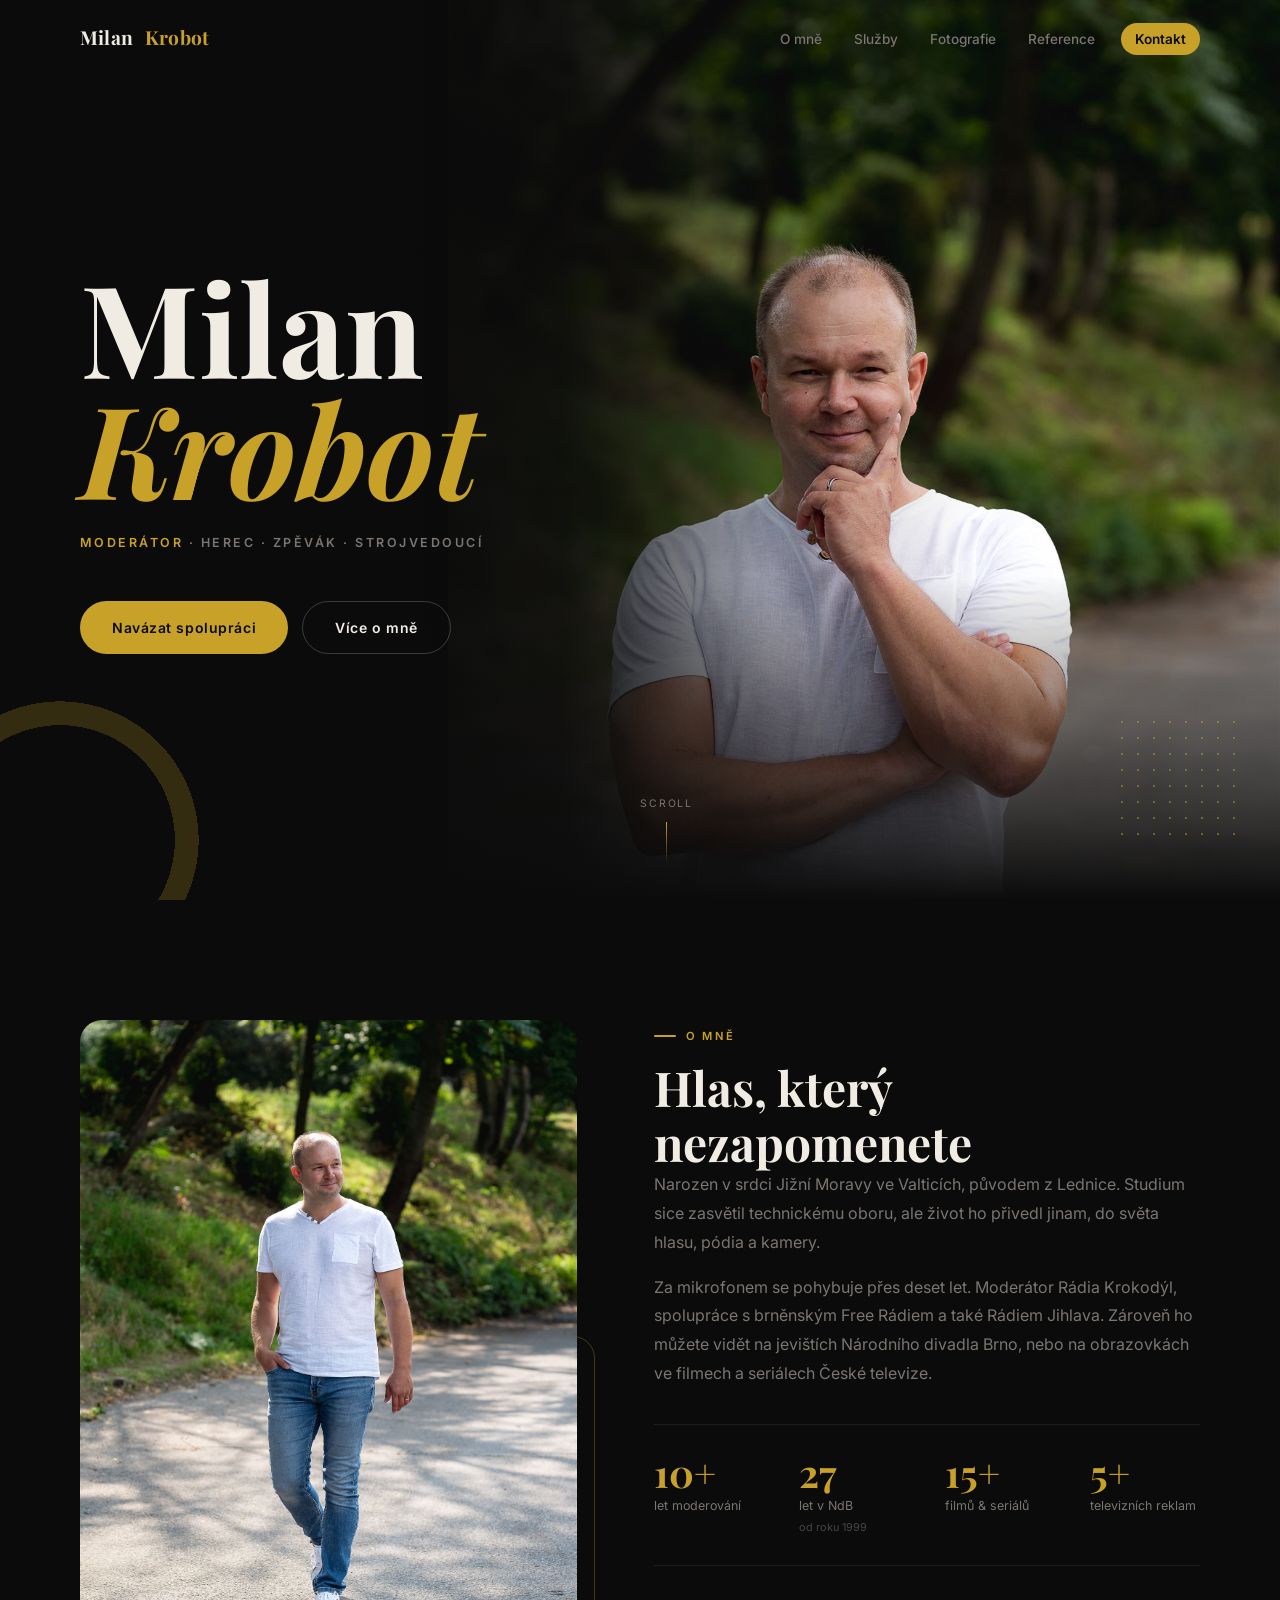
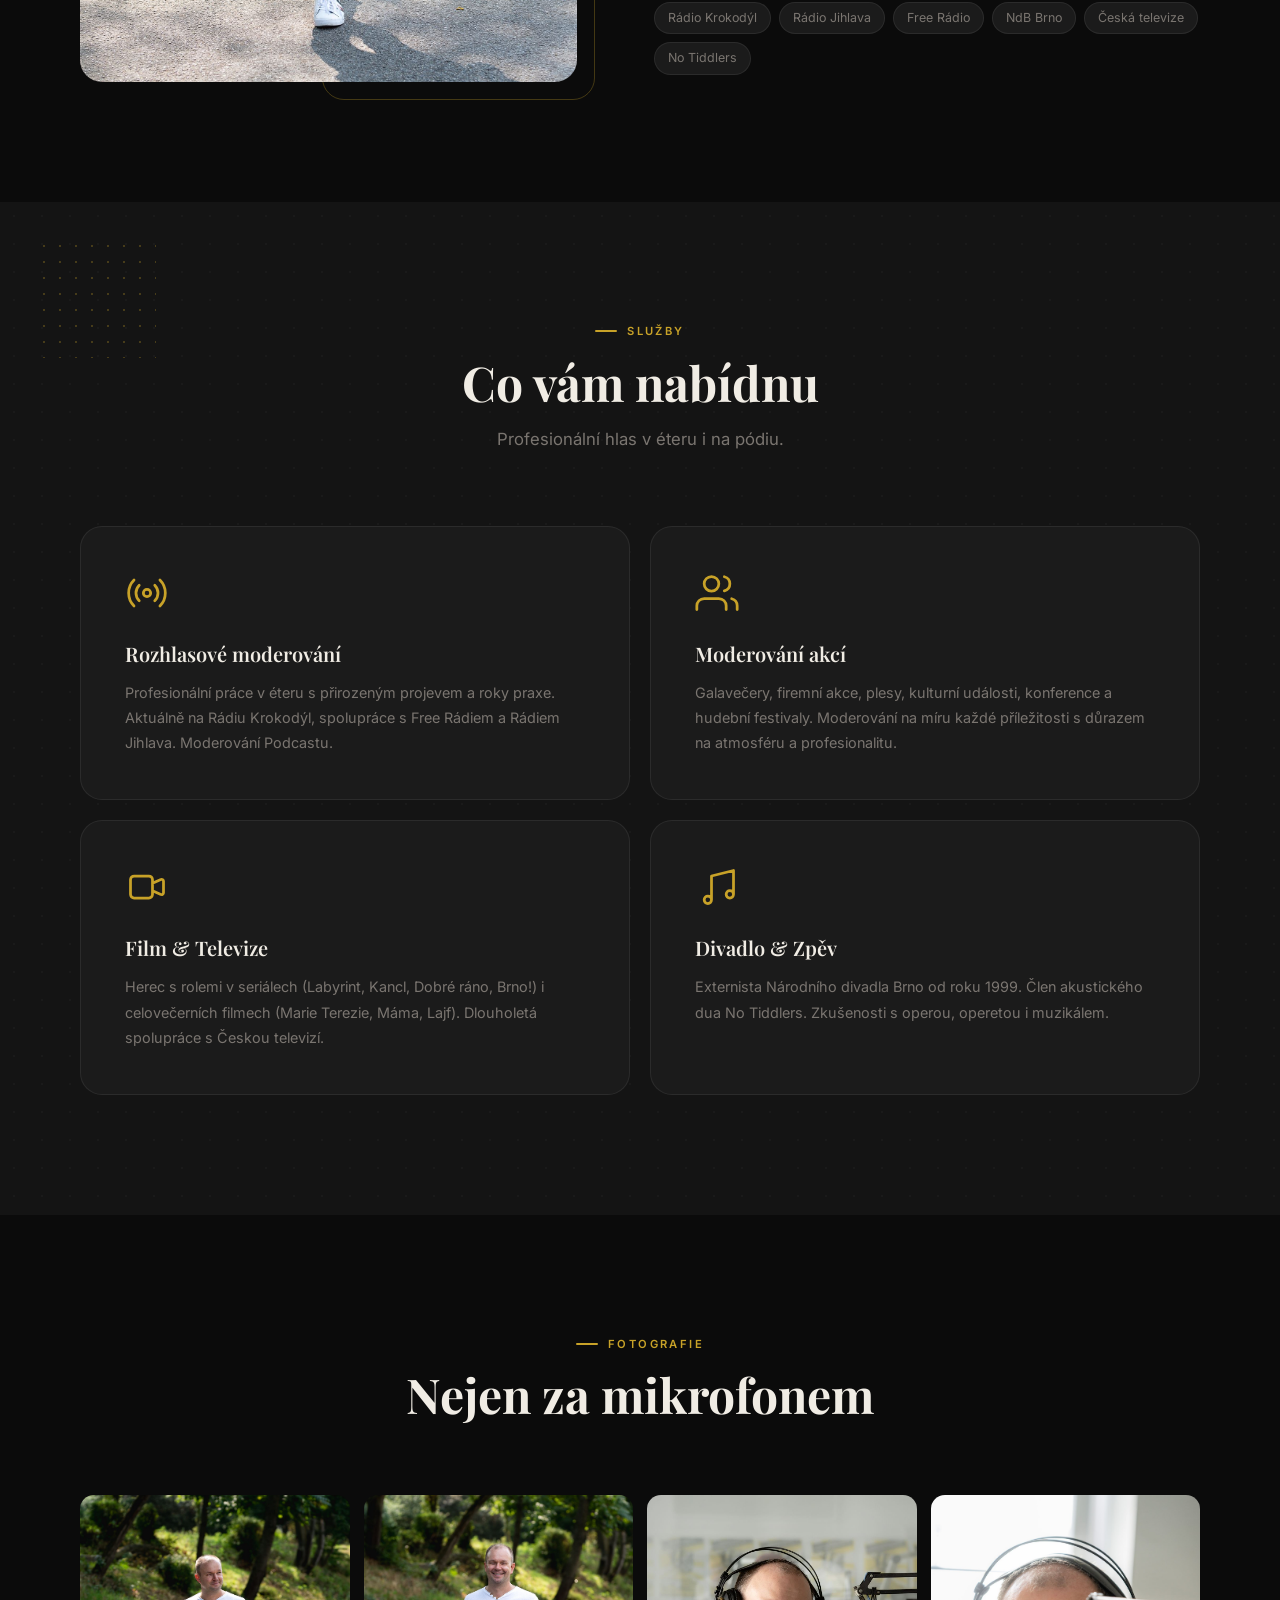
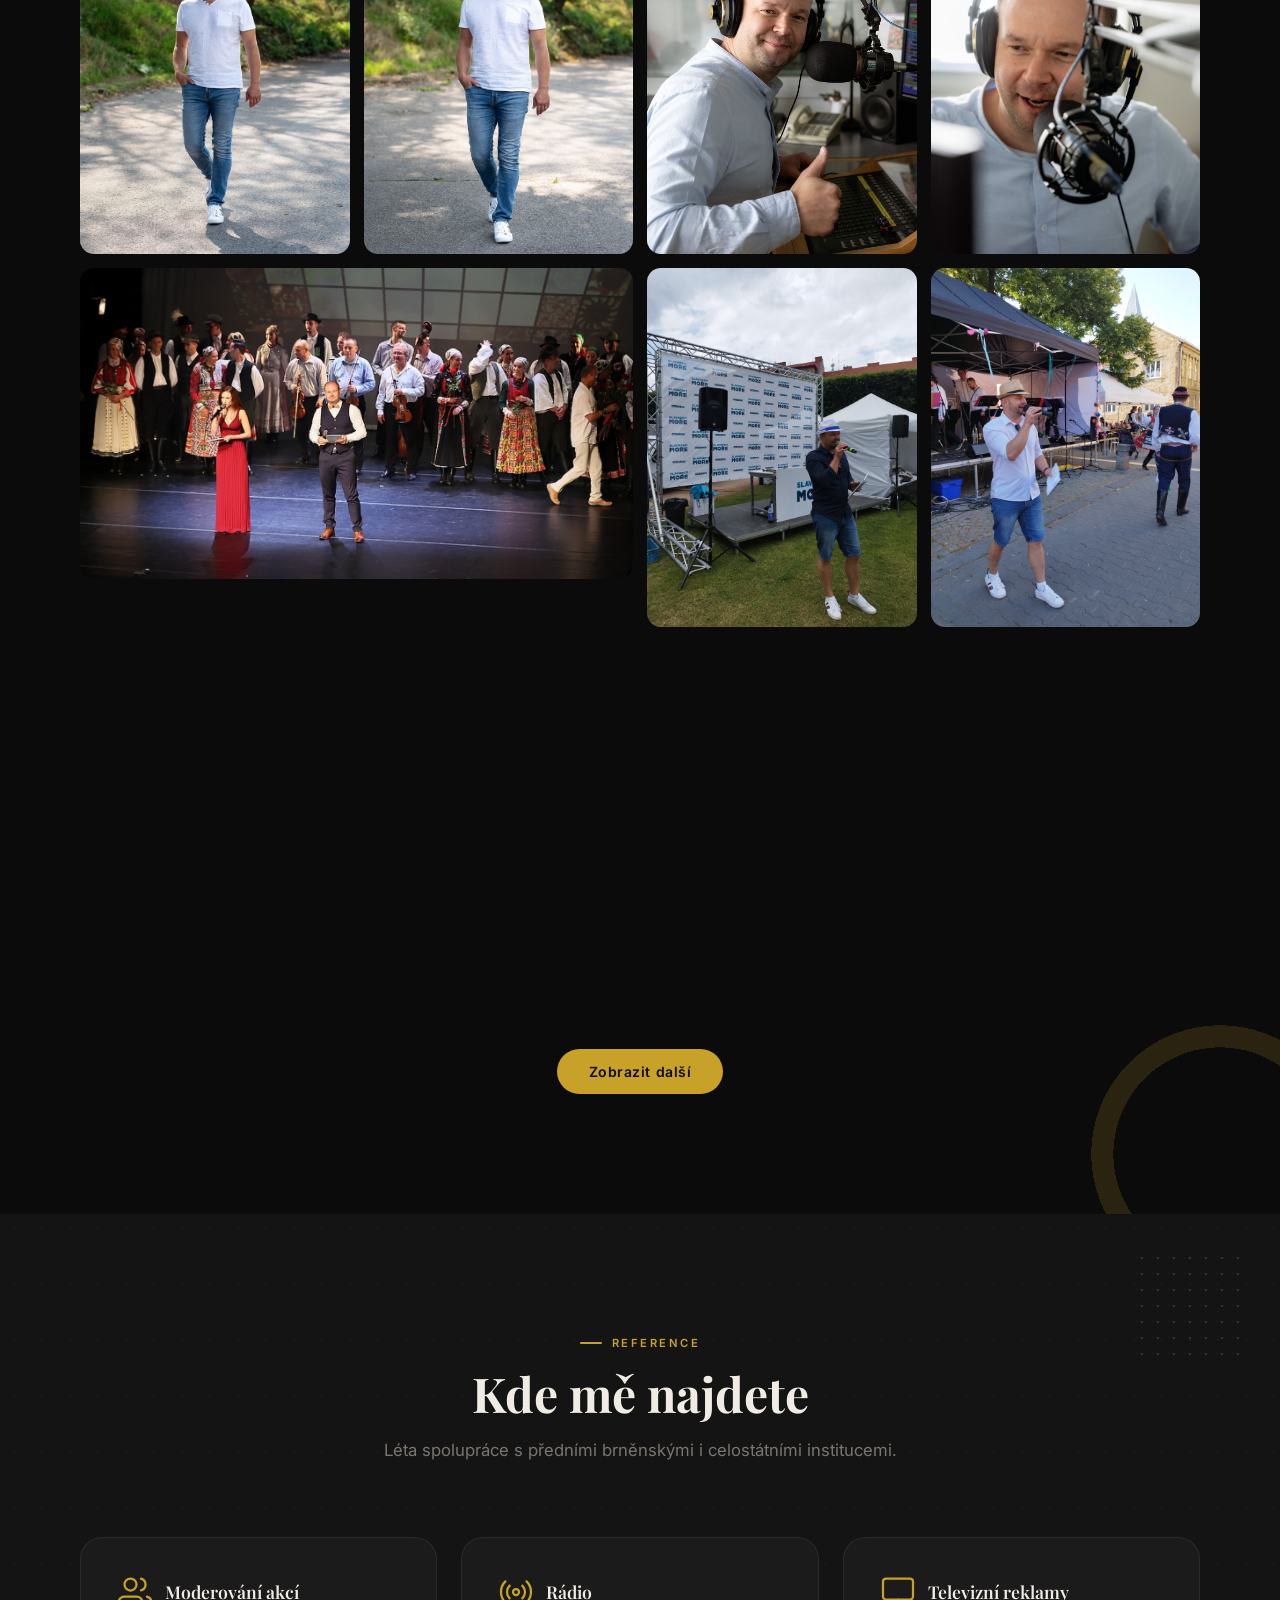
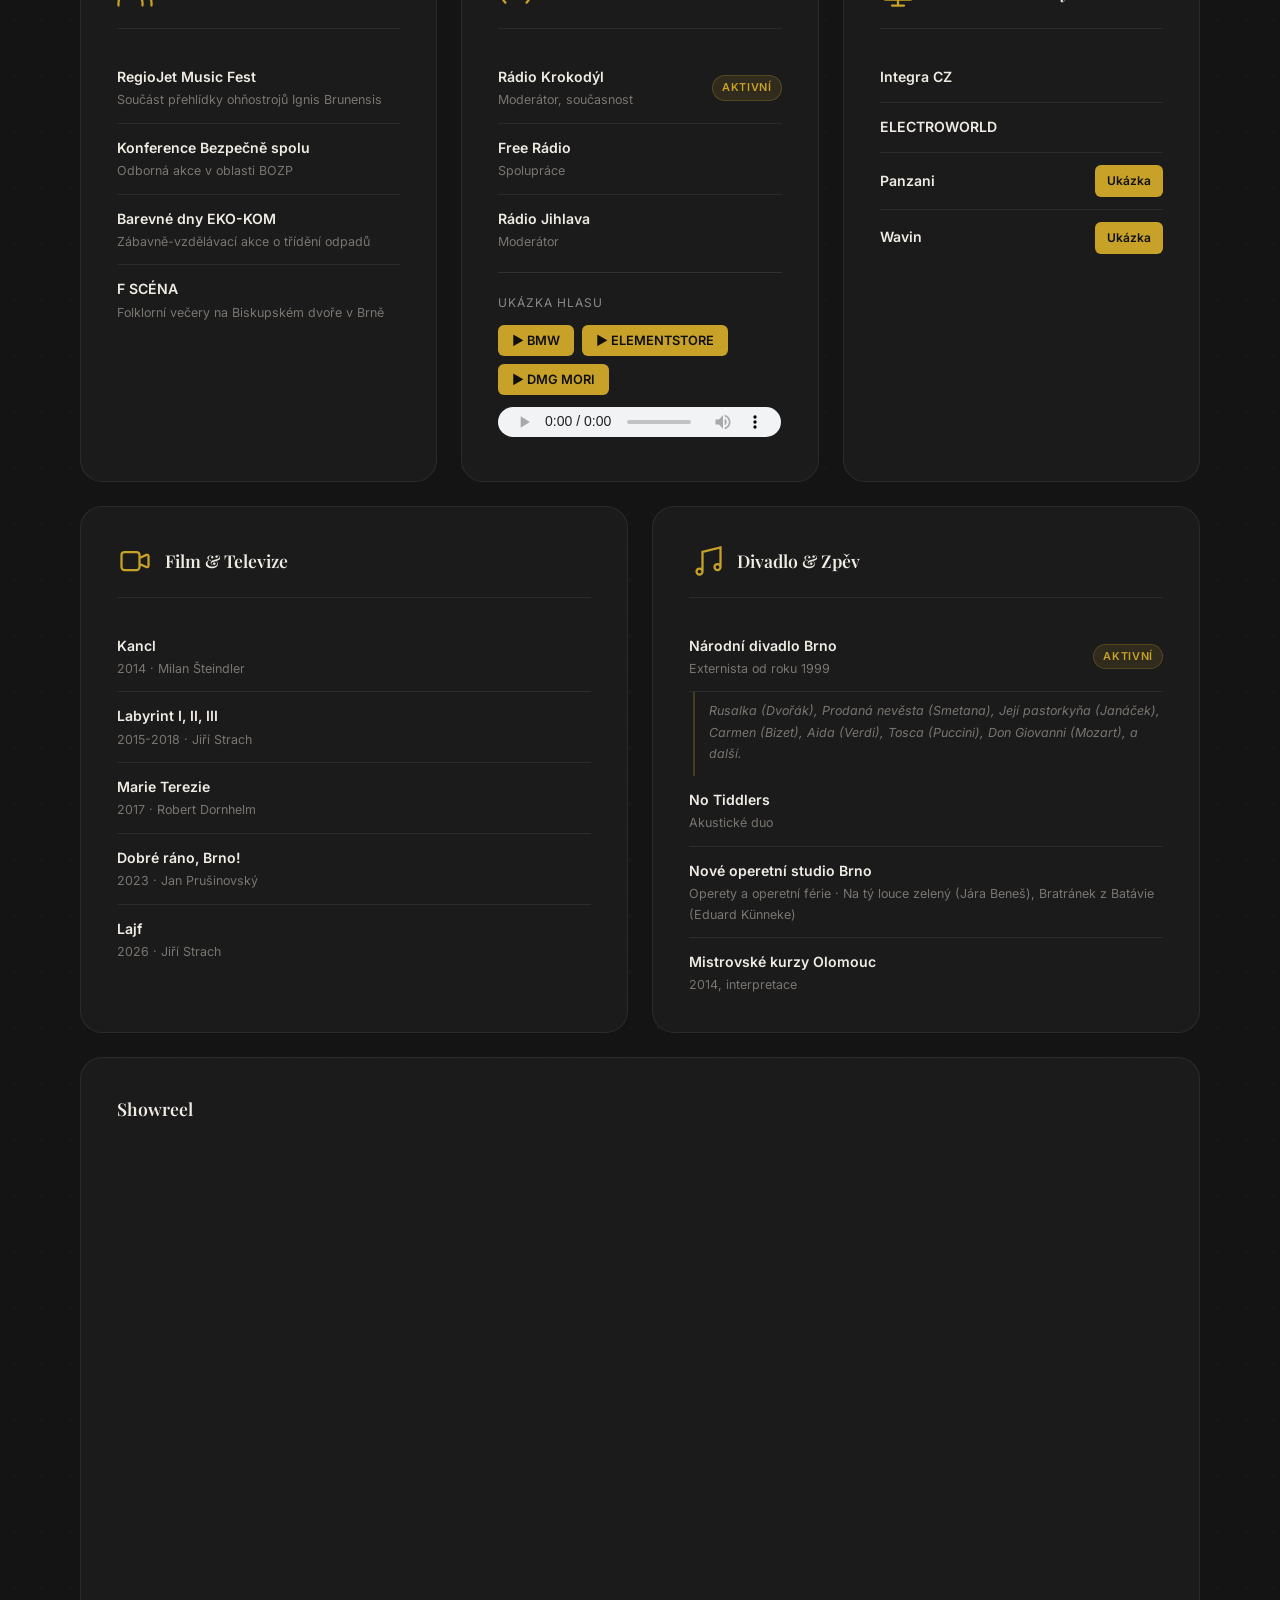
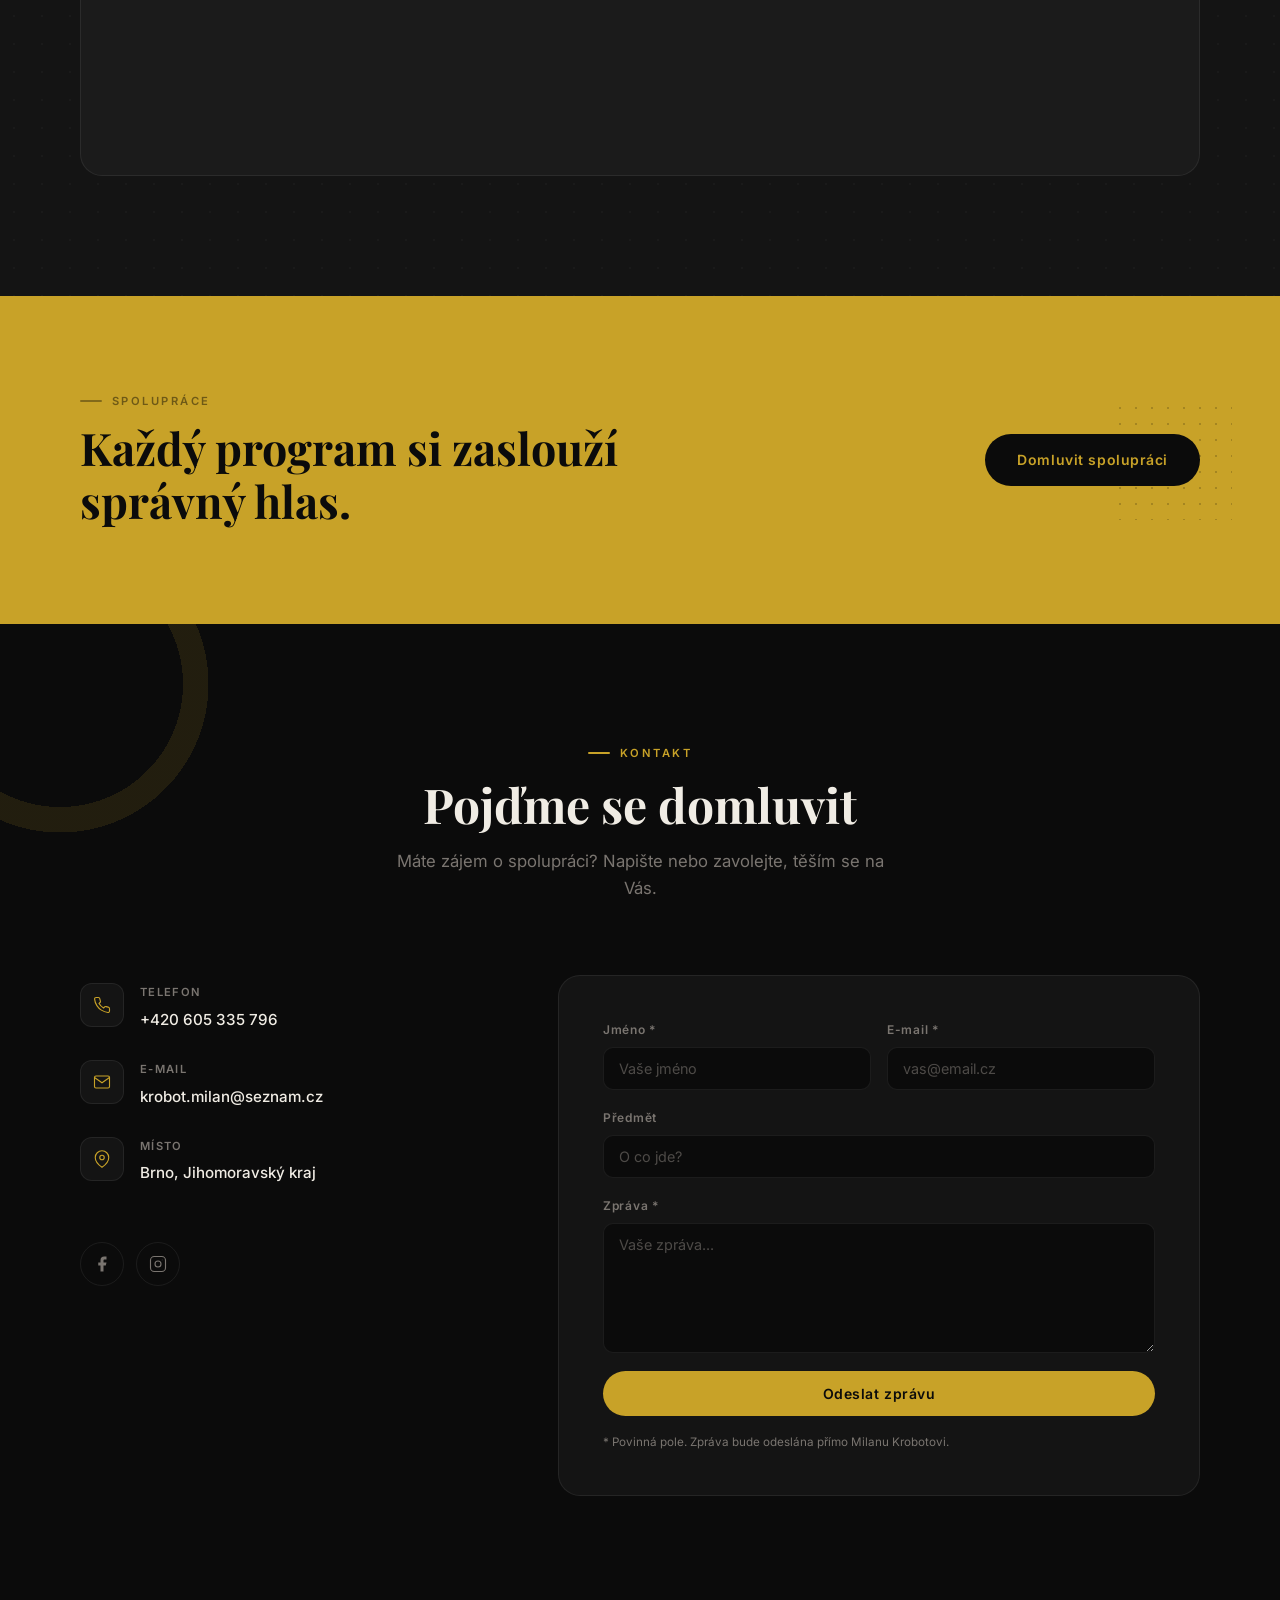
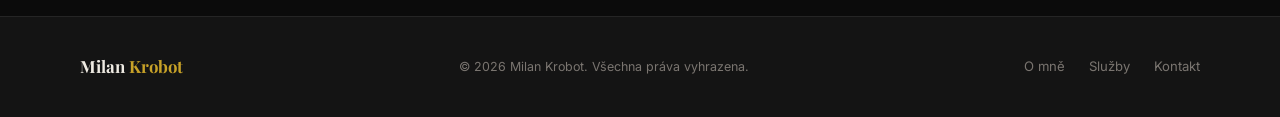
==== commit a2284b91: "Fix Vimeo embed: add allowfullscreen and loading=lazy" ====
--- a/index.html
+++ b/index.html
@@ -556,7 +556,7 @@
         <!-- 6. Showreel -->
         <div class="ref-card" data-animate data-delay="200" style="grid-column: 1 / -1;">
           <h3 class="ref-card__title" style="margin-bottom: 20px;">Showreel</h3>
-          <iframe src="https://player.vimeo.com/video/1209981149?badge=0&amp;autopause=0&amp;player_id=0&amp;app_id=58479" frameborder="0" allow="autoplay; fullscreen; picture-in-picture; clipboard-write; encrypted-media; web-share" referrerpolicy="strict-origin-when-cross-origin" style="width: 100%; aspect-ratio: 16 / 9; border-radius: 10px; border: none;" title="Milan Krobot Showreel"></iframe>
+          <iframe src="https://player.vimeo.com/video/1209981149?badge=0&amp;autopause=0&amp;player_id=0&amp;app_id=58479" allow="autoplay; fullscreen; picture-in-picture; clipboard-write; encrypted-media; web-share" referrerpolicy="strict-origin-when-cross-origin" allowfullscreen loading="lazy" style="width: 100%; aspect-ratio: 16 / 9; border-radius: 10px; border: none;" title="Milan Krobot Showreel"></iframe>
         </div>
 
       </div>
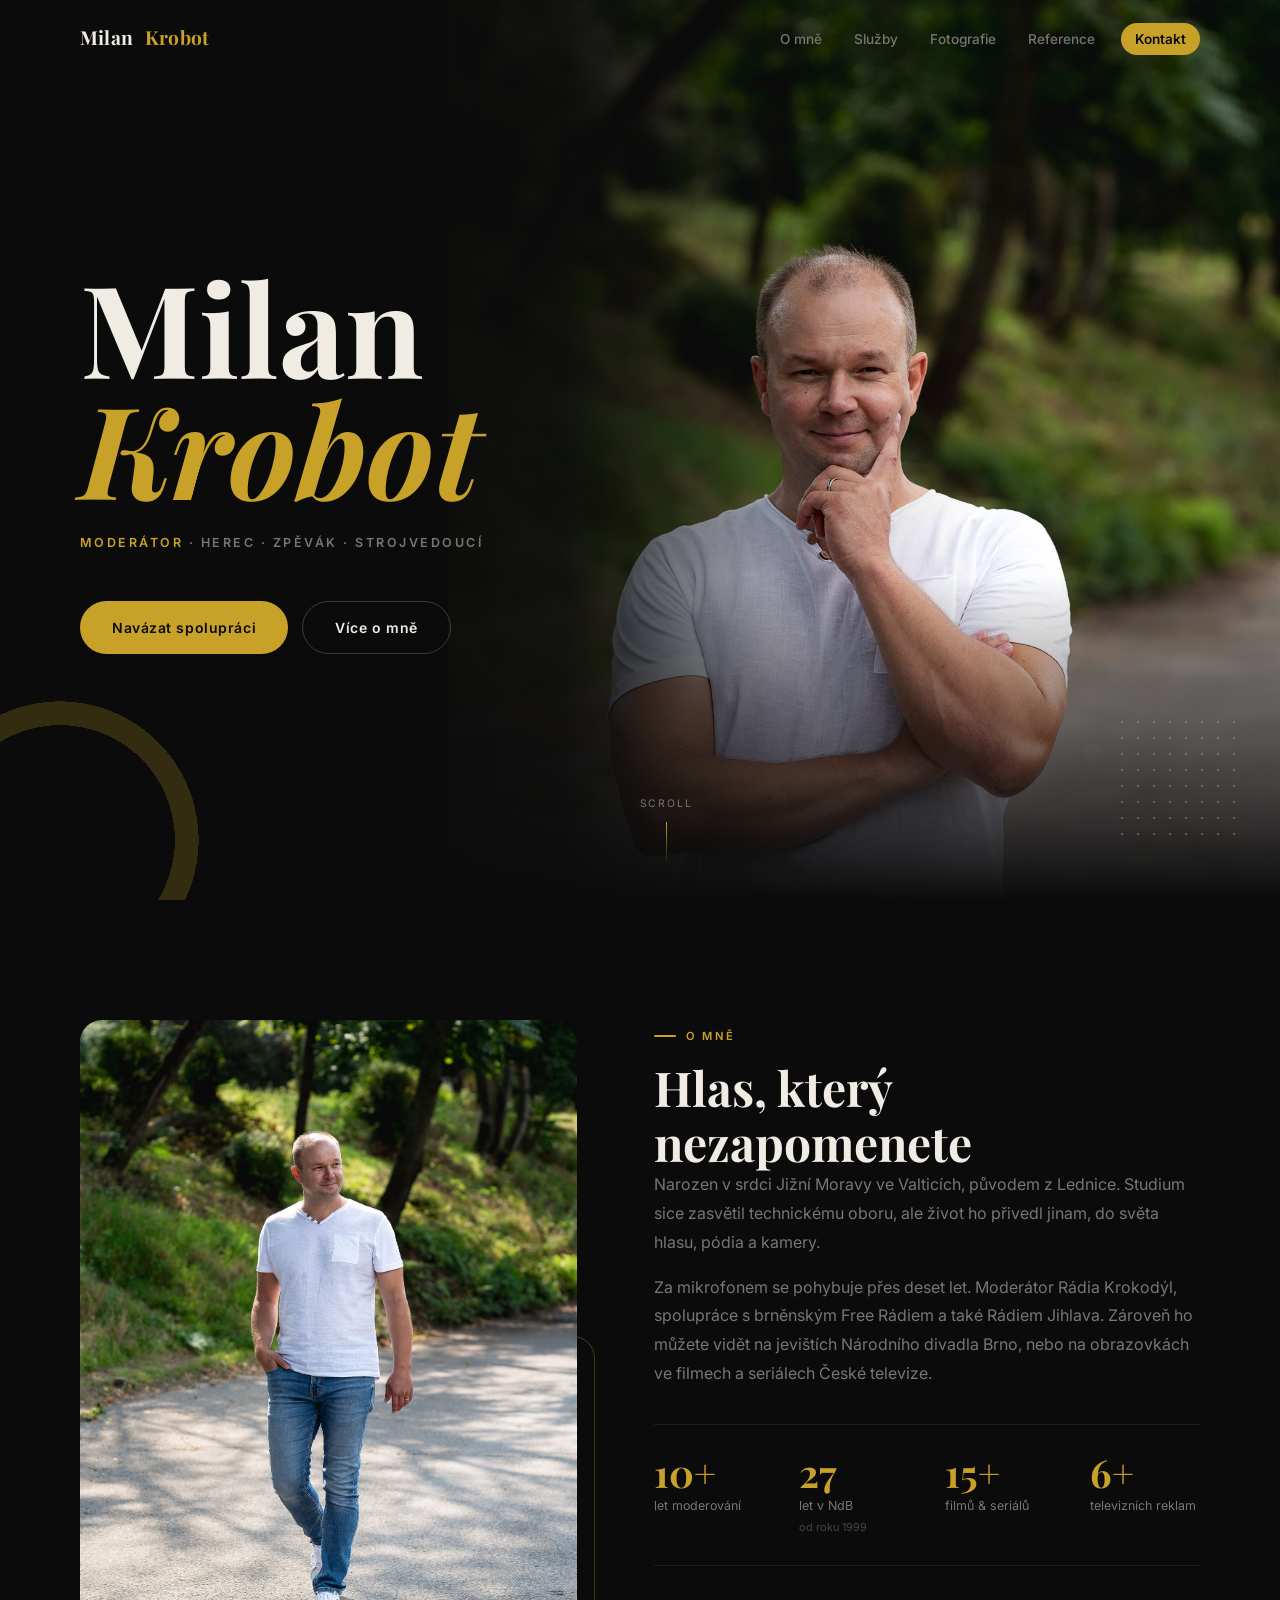
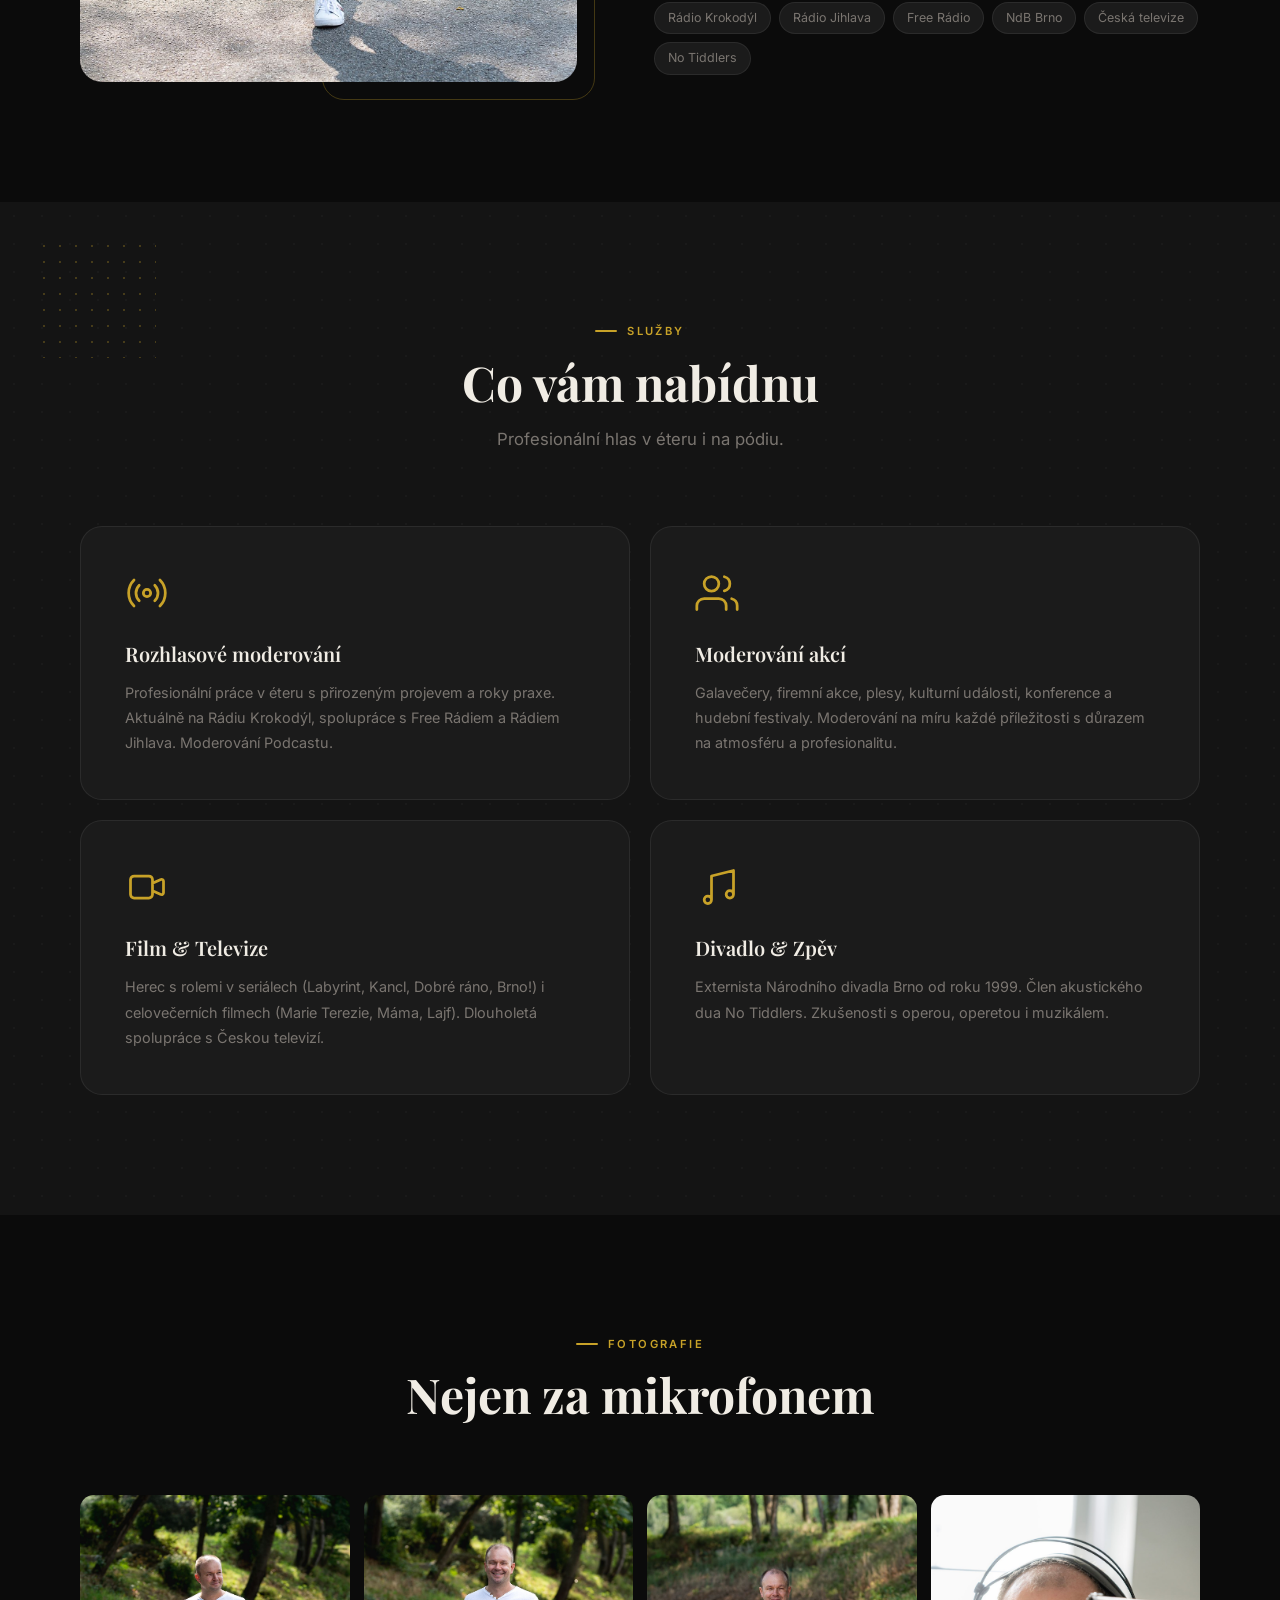
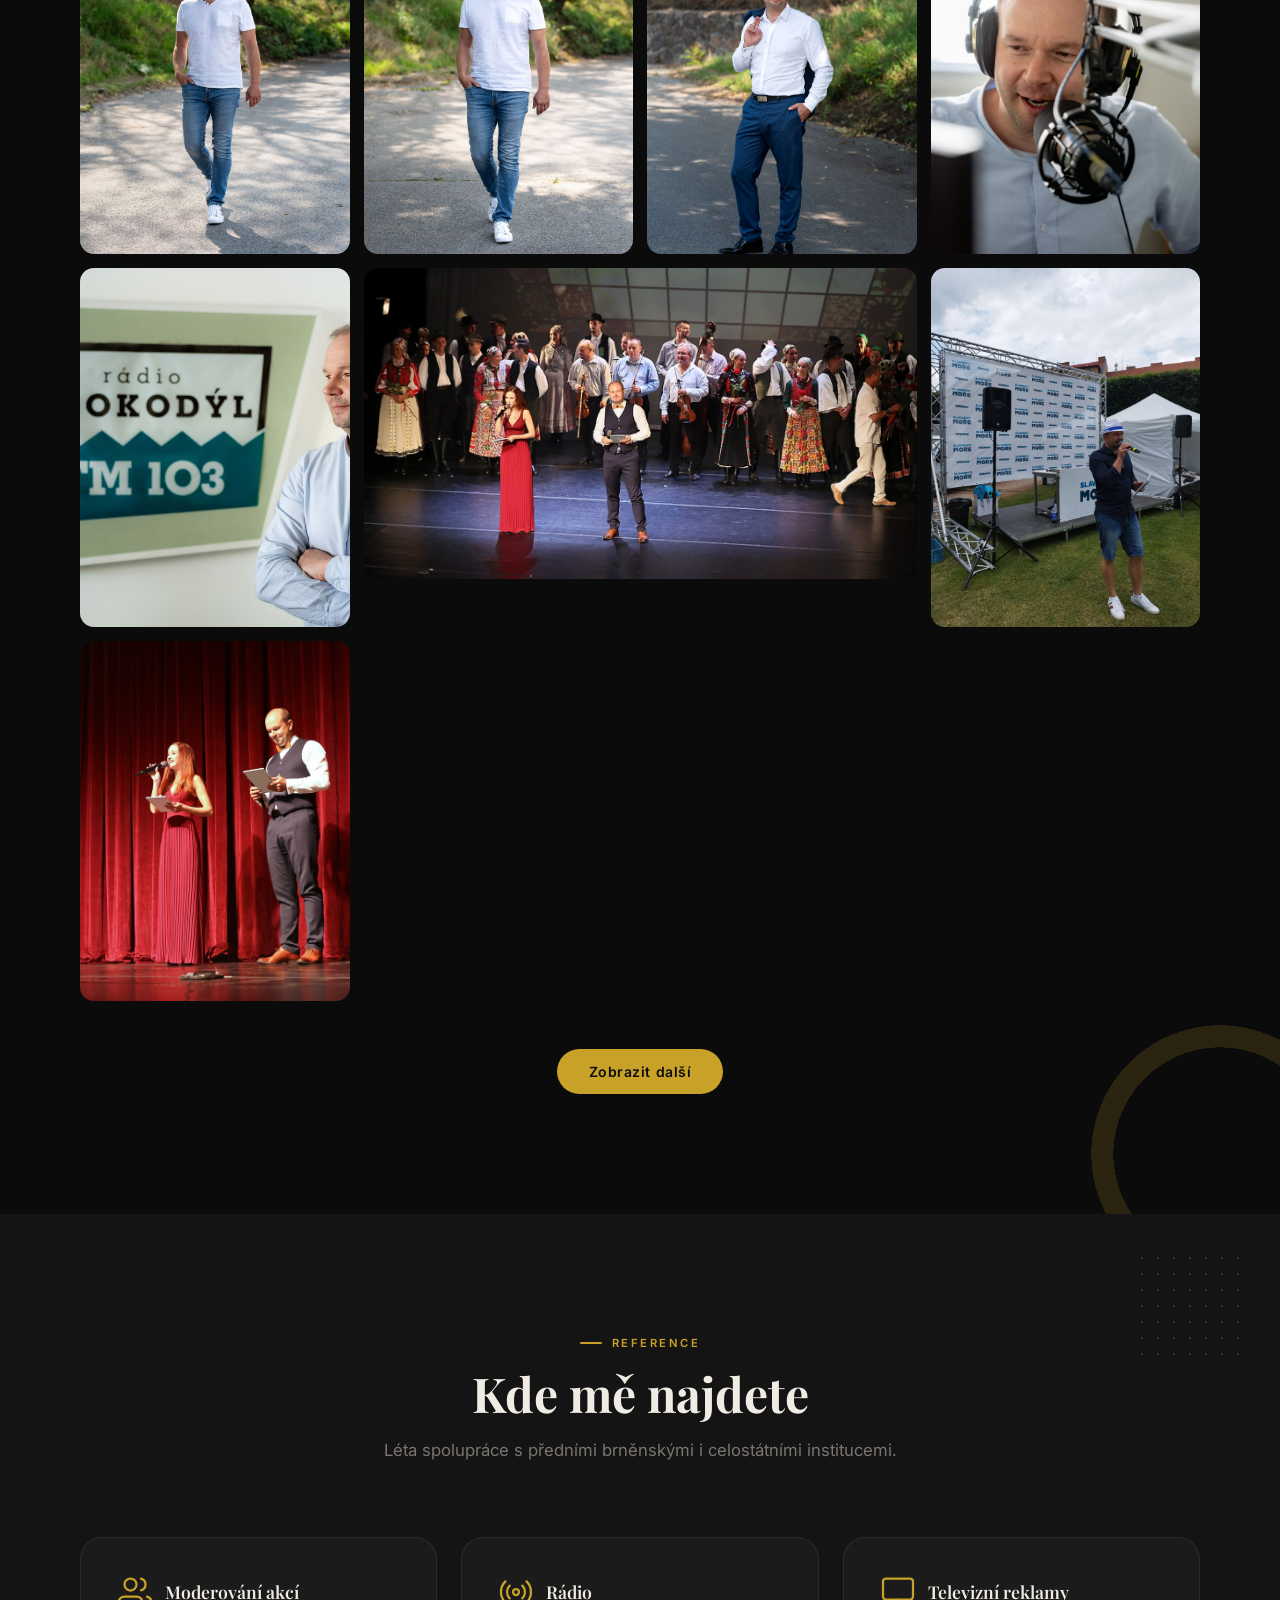
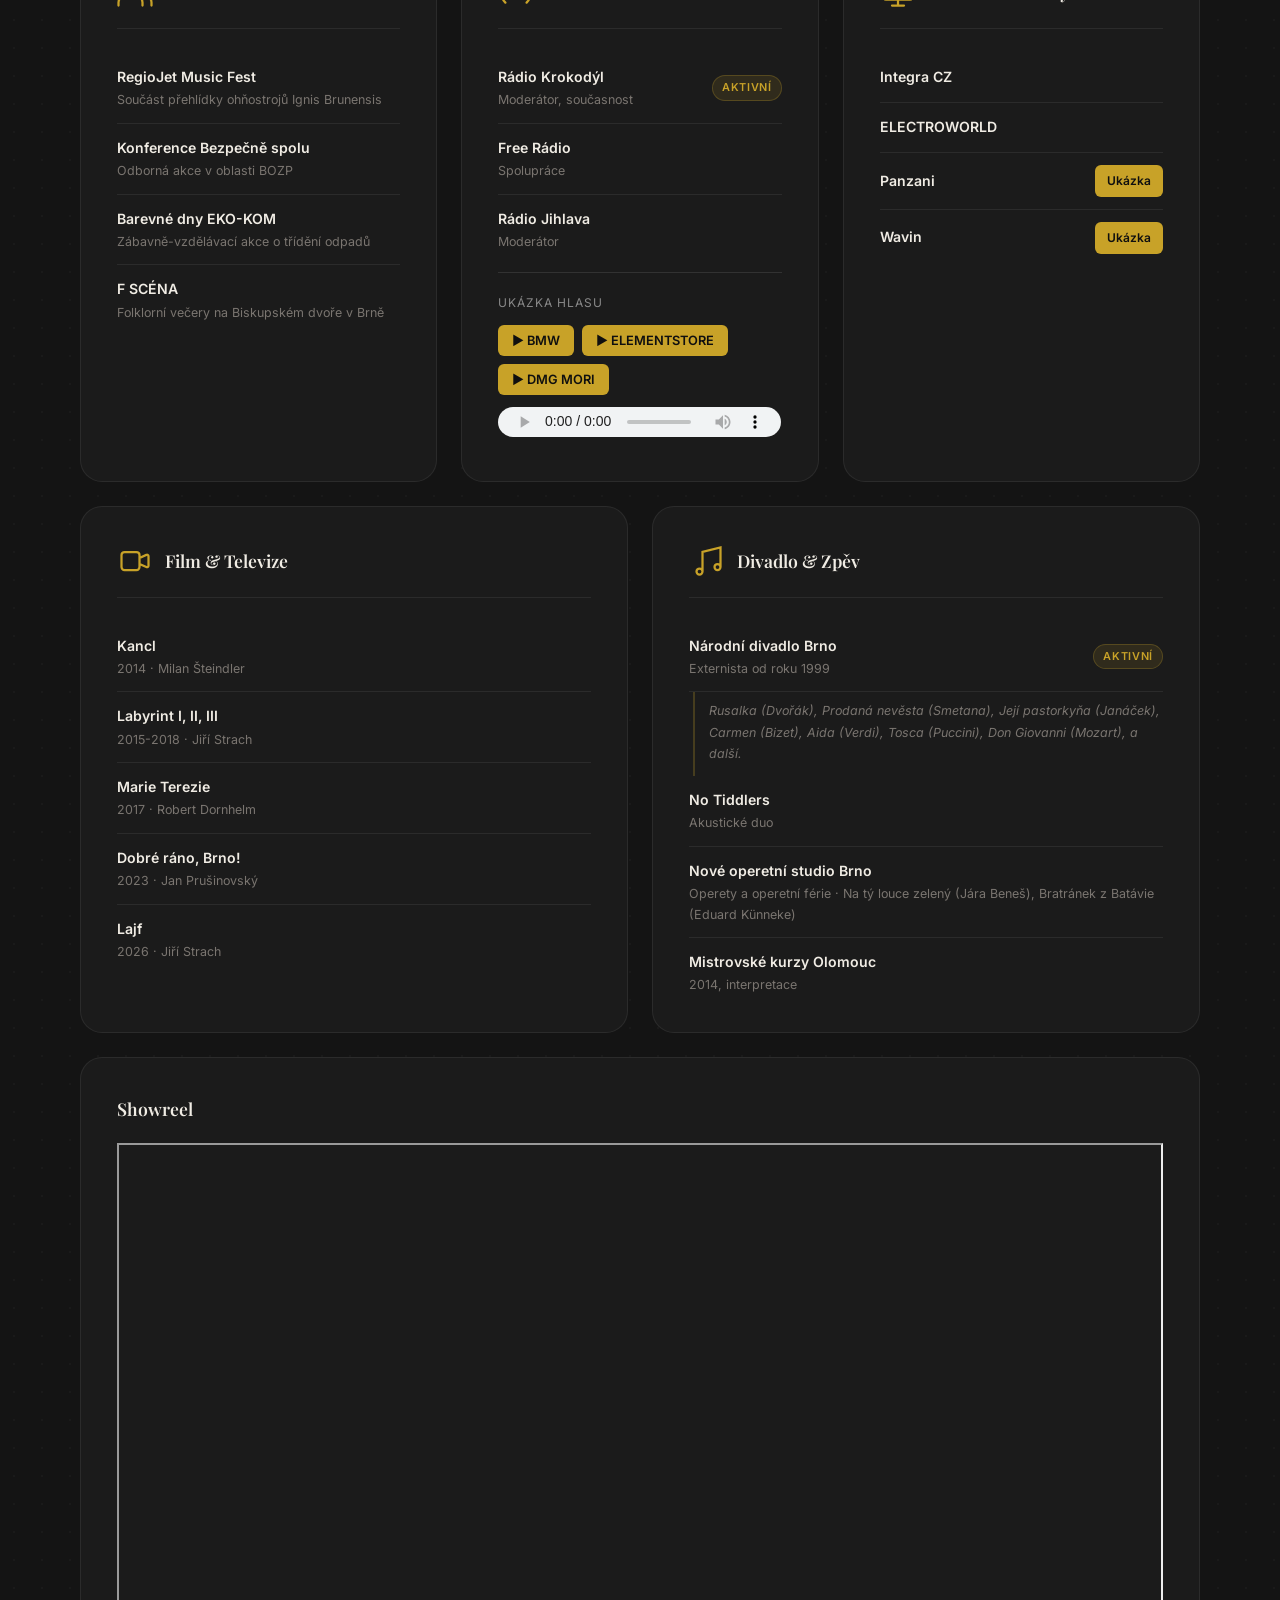
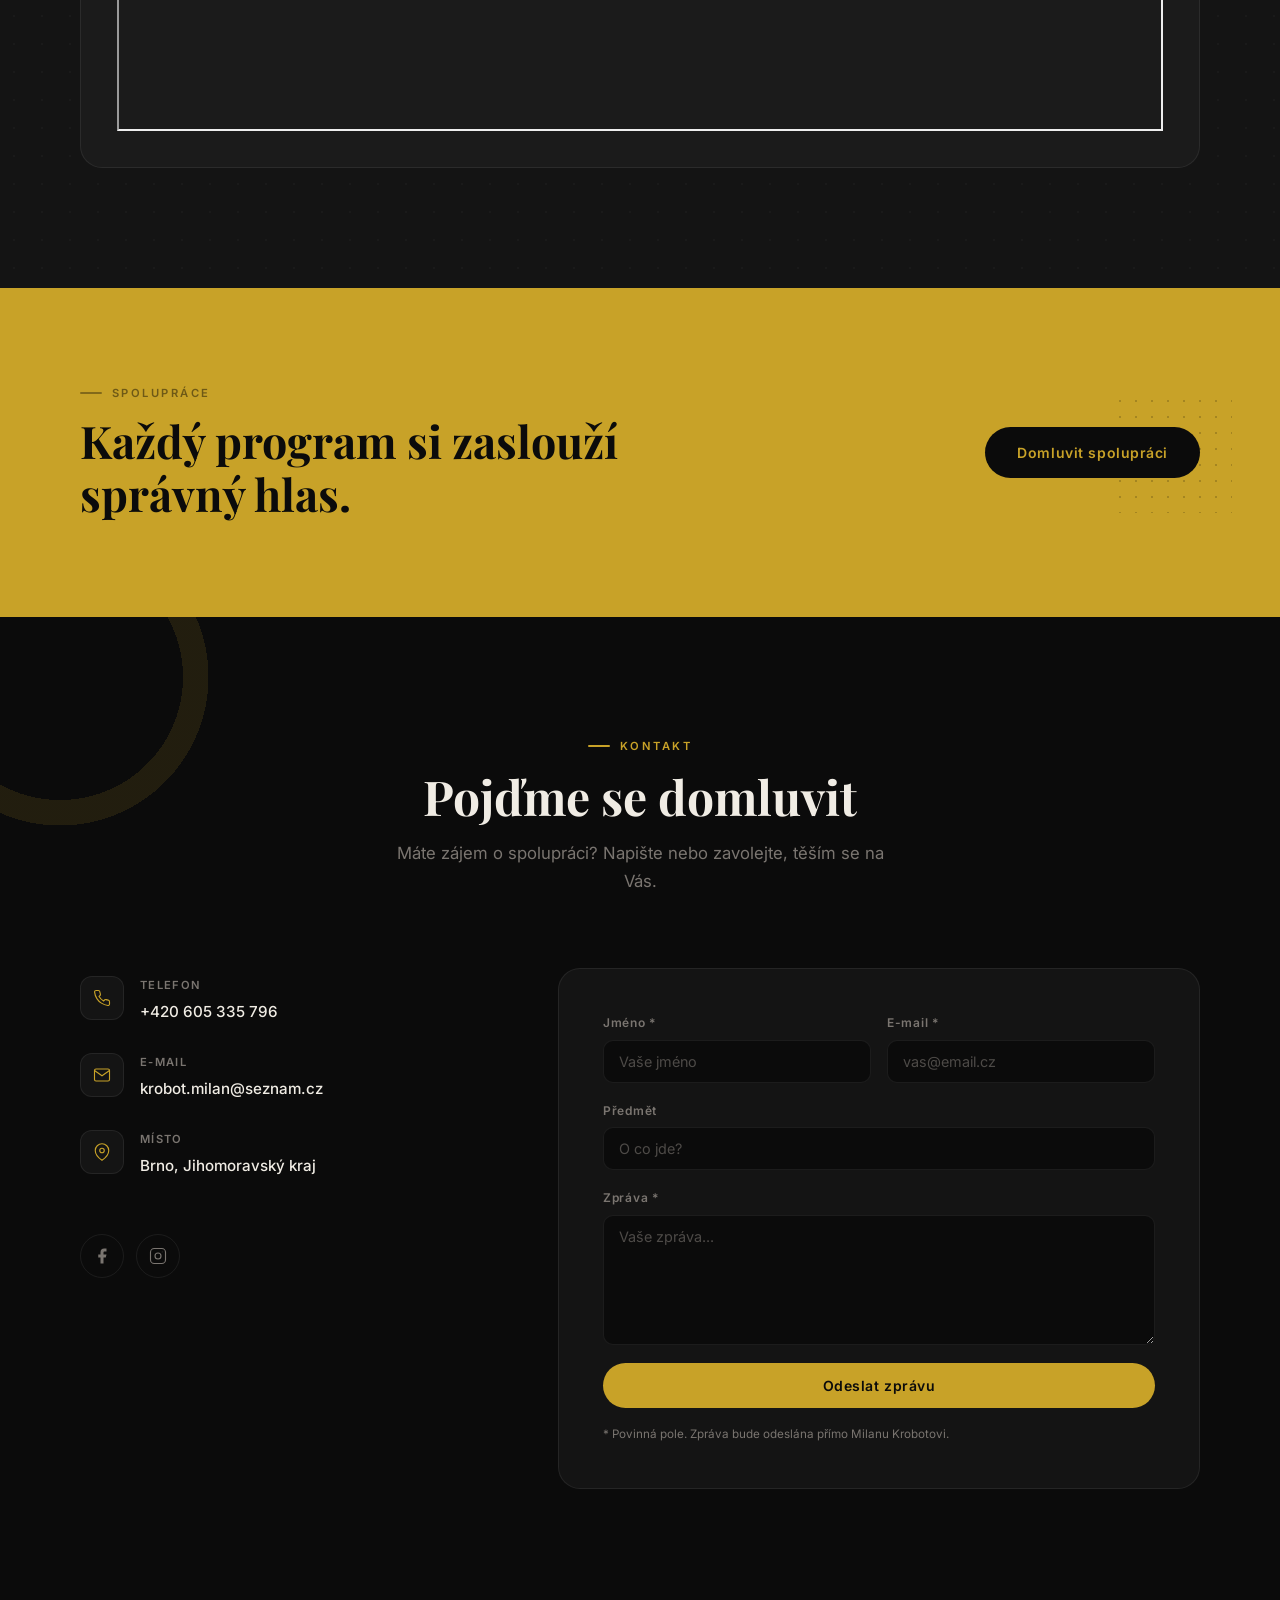
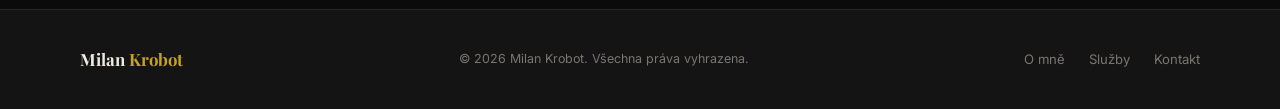
==== commit 036b6060: "Fix Vimeo showreel: use correct video ID and add allowfullscreen + loading=lazy" ====
--- a/index.html
+++ b/index.html
@@ -556,7 +556,10 @@
         <!-- 6. Showreel -->
         <div class="ref-card" data-animate data-delay="200" style="grid-column: 1 / -1;">
           <h3 class="ref-card__title" style="margin-bottom: 20px;">Showreel</h3>
-          <iframe src="https://player.vimeo.com/video/1209981149?badge=0&amp;autopause=0&amp;player_id=0&amp;app_id=58479" allow="autoplay; fullscreen; picture-in-picture; clipboard-write; encrypted-media; web-share" referrerpolicy="strict-origin-when-cross-origin" allowfullscreen loading="lazy" style="width: 100%; aspect-ratio: 16 / 9; border-radius: 10px; border: none;" title="Milan Krobot Showreel"></iframe>
+          <div style="padding:56.25% 0 0 0;position:relative;">
+            <iframe src="https://player.vimeo.com/video/1209983540?badge=0&amp;autopause=0&amp;player_id=0&amp;app_id=58479" allow="autoplay; fullscreen; picture-in-picture; clipboard-write; encrypted-media; web-share" referrerpolicy="strict-origin-when-cross-origin" allowfullscreen loading="lazy" style="position:absolute;top:0;left:0;width:100%;height:100%;" title="Milan Krobot Showreel"></iframe>
+          </div>
+          <script src="https://player.vimeo.com/api/player.js"></script>
         </div>
 
       </div>
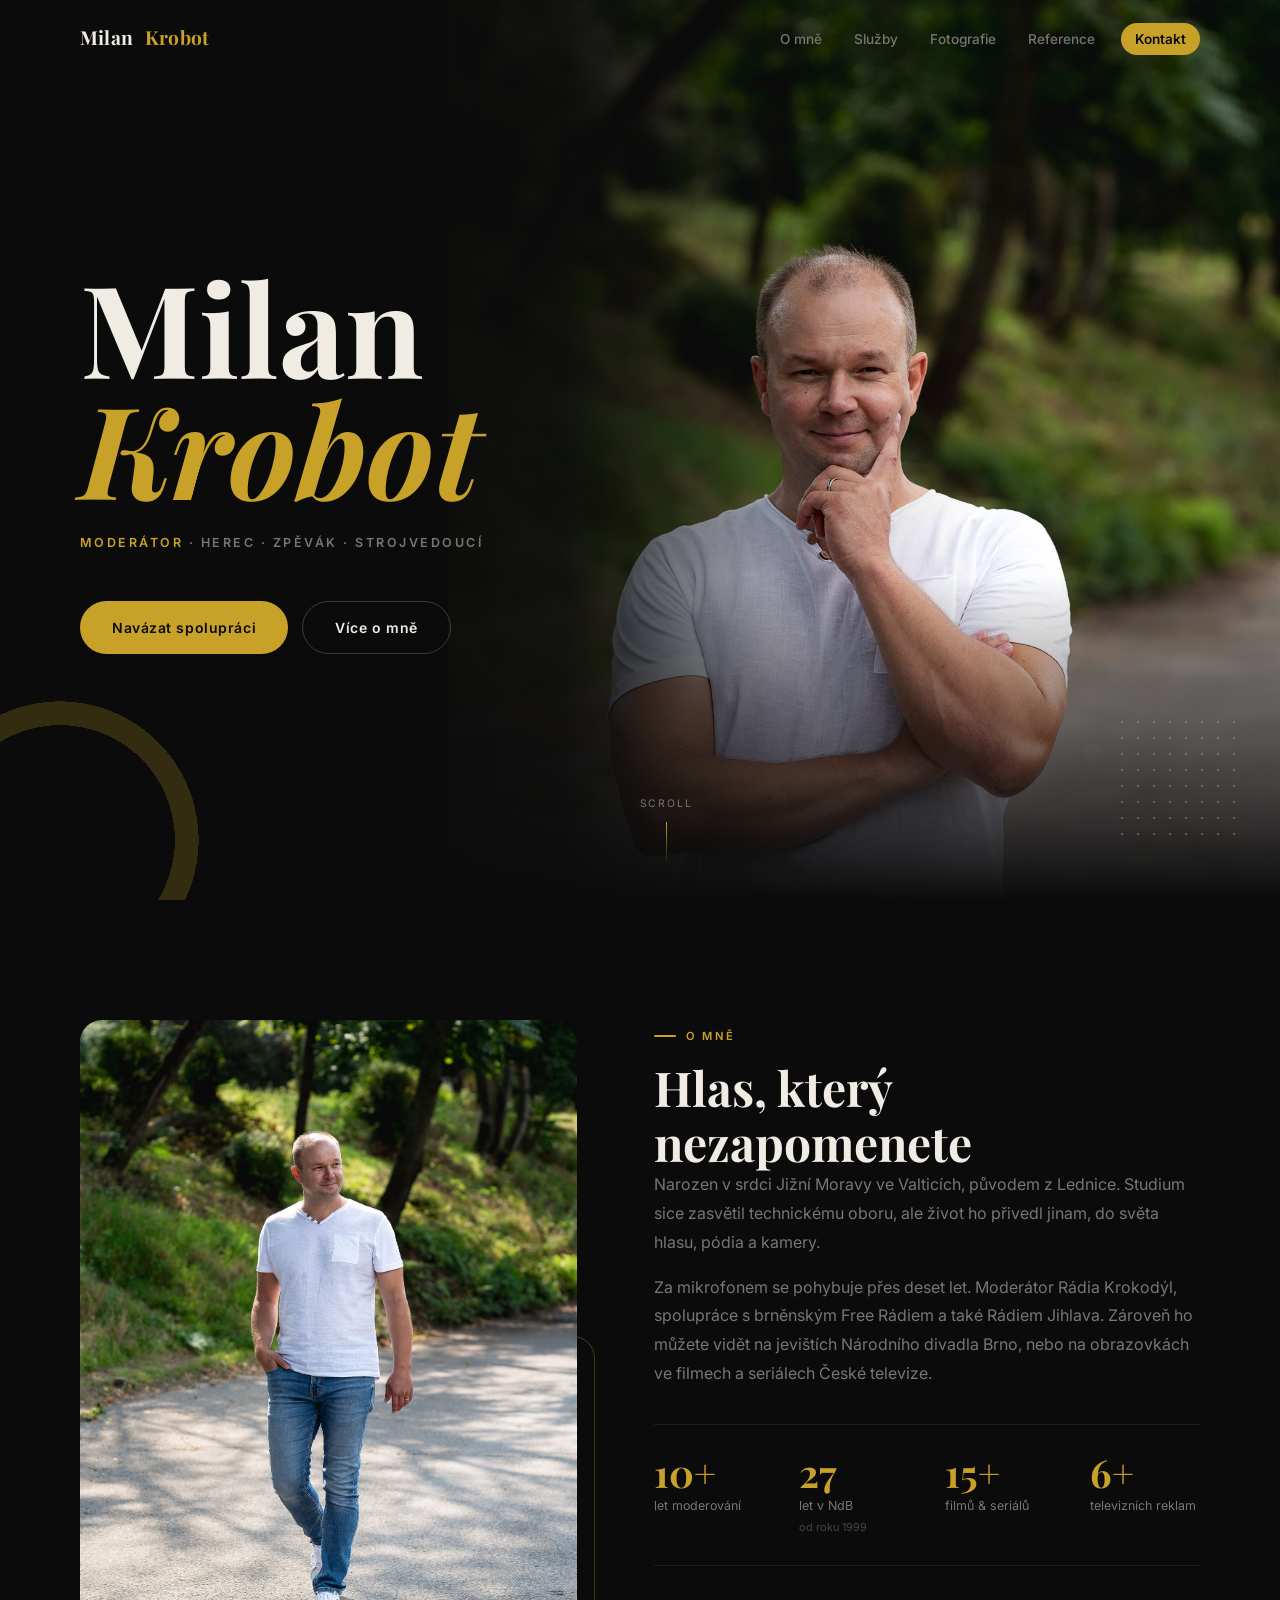
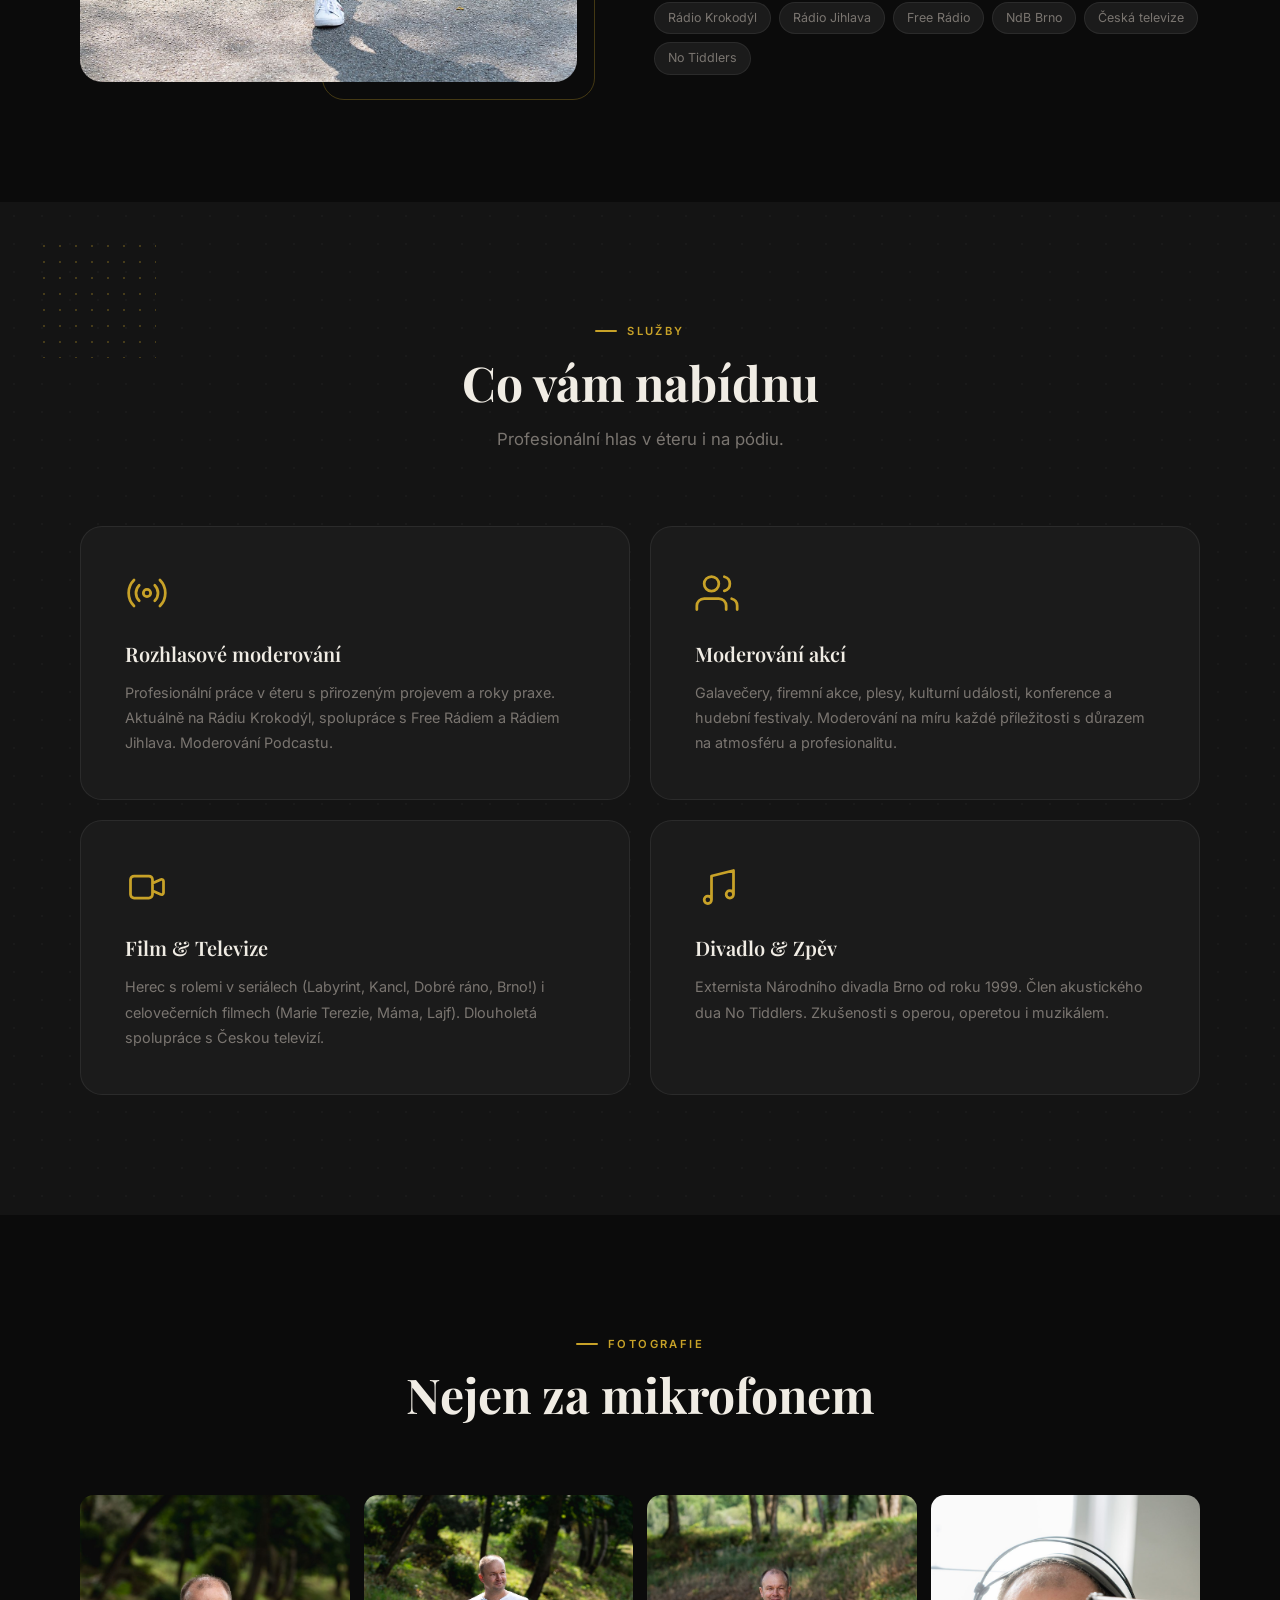
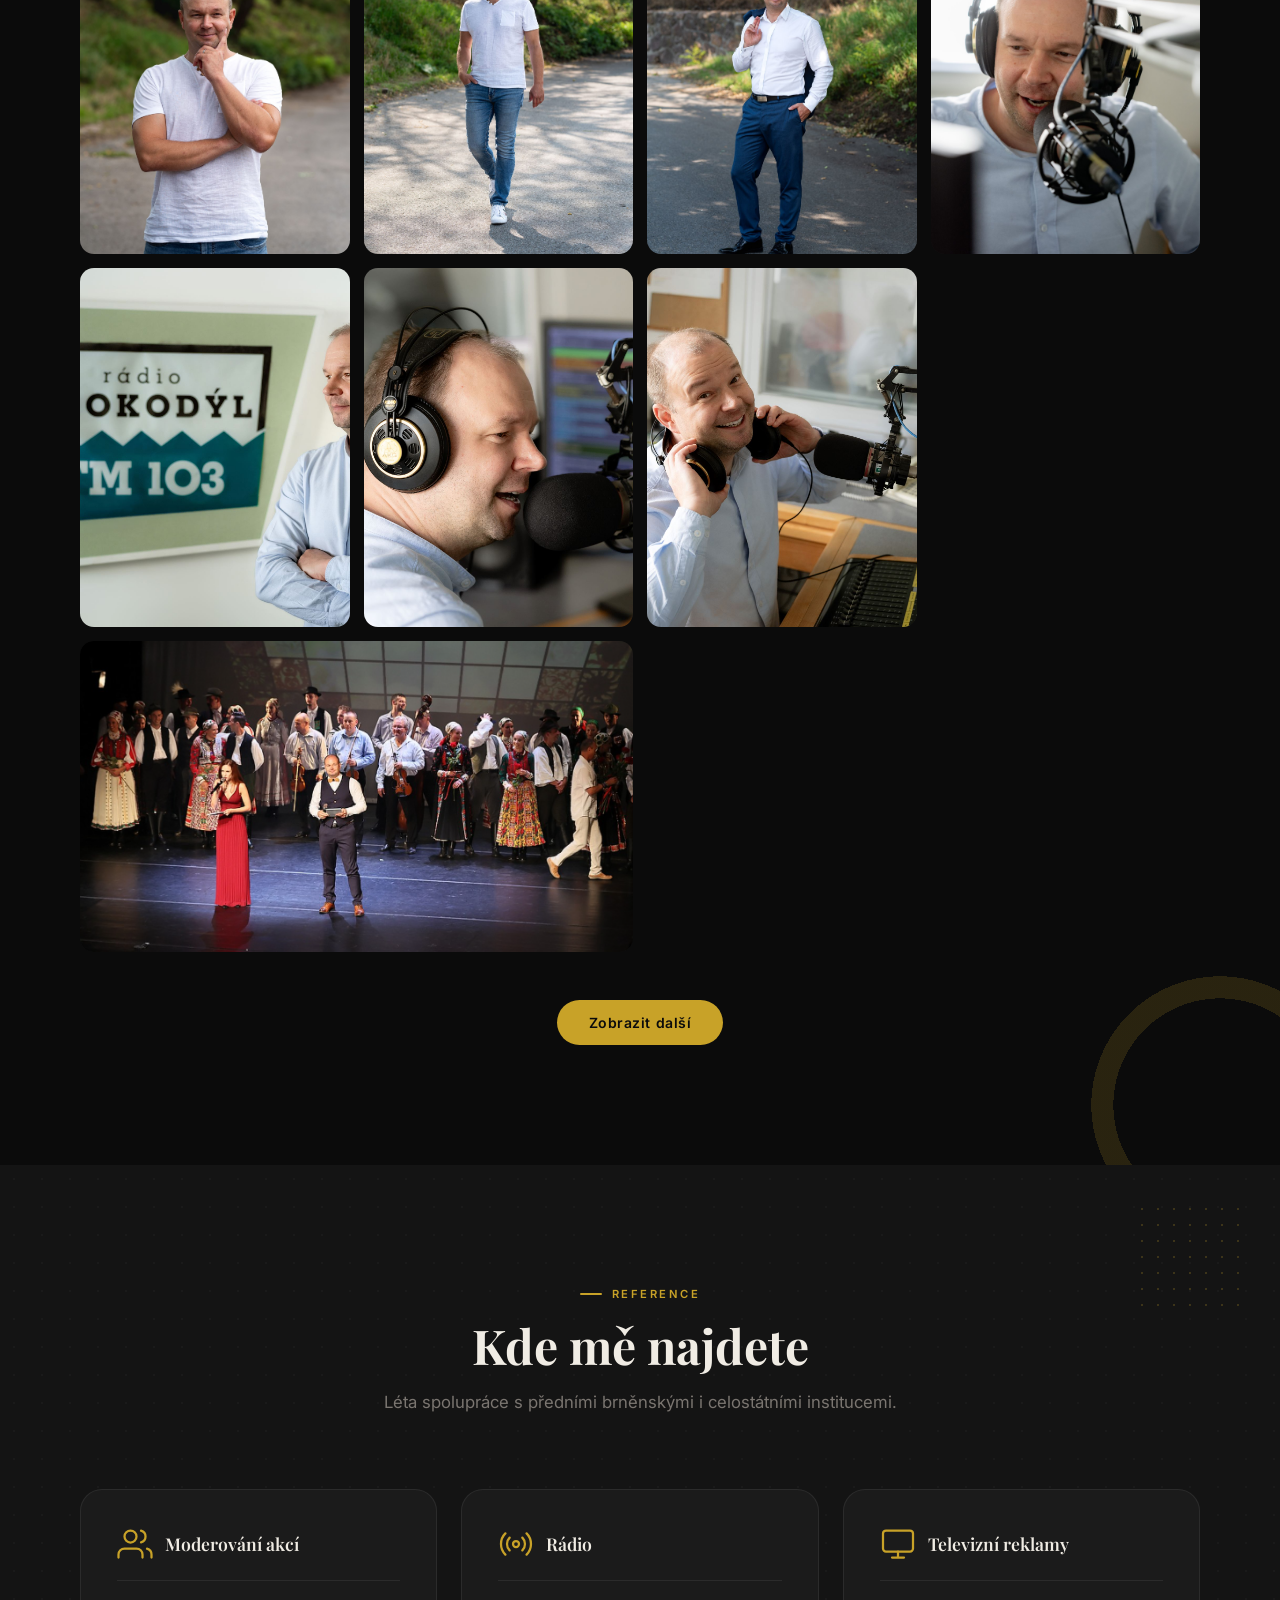
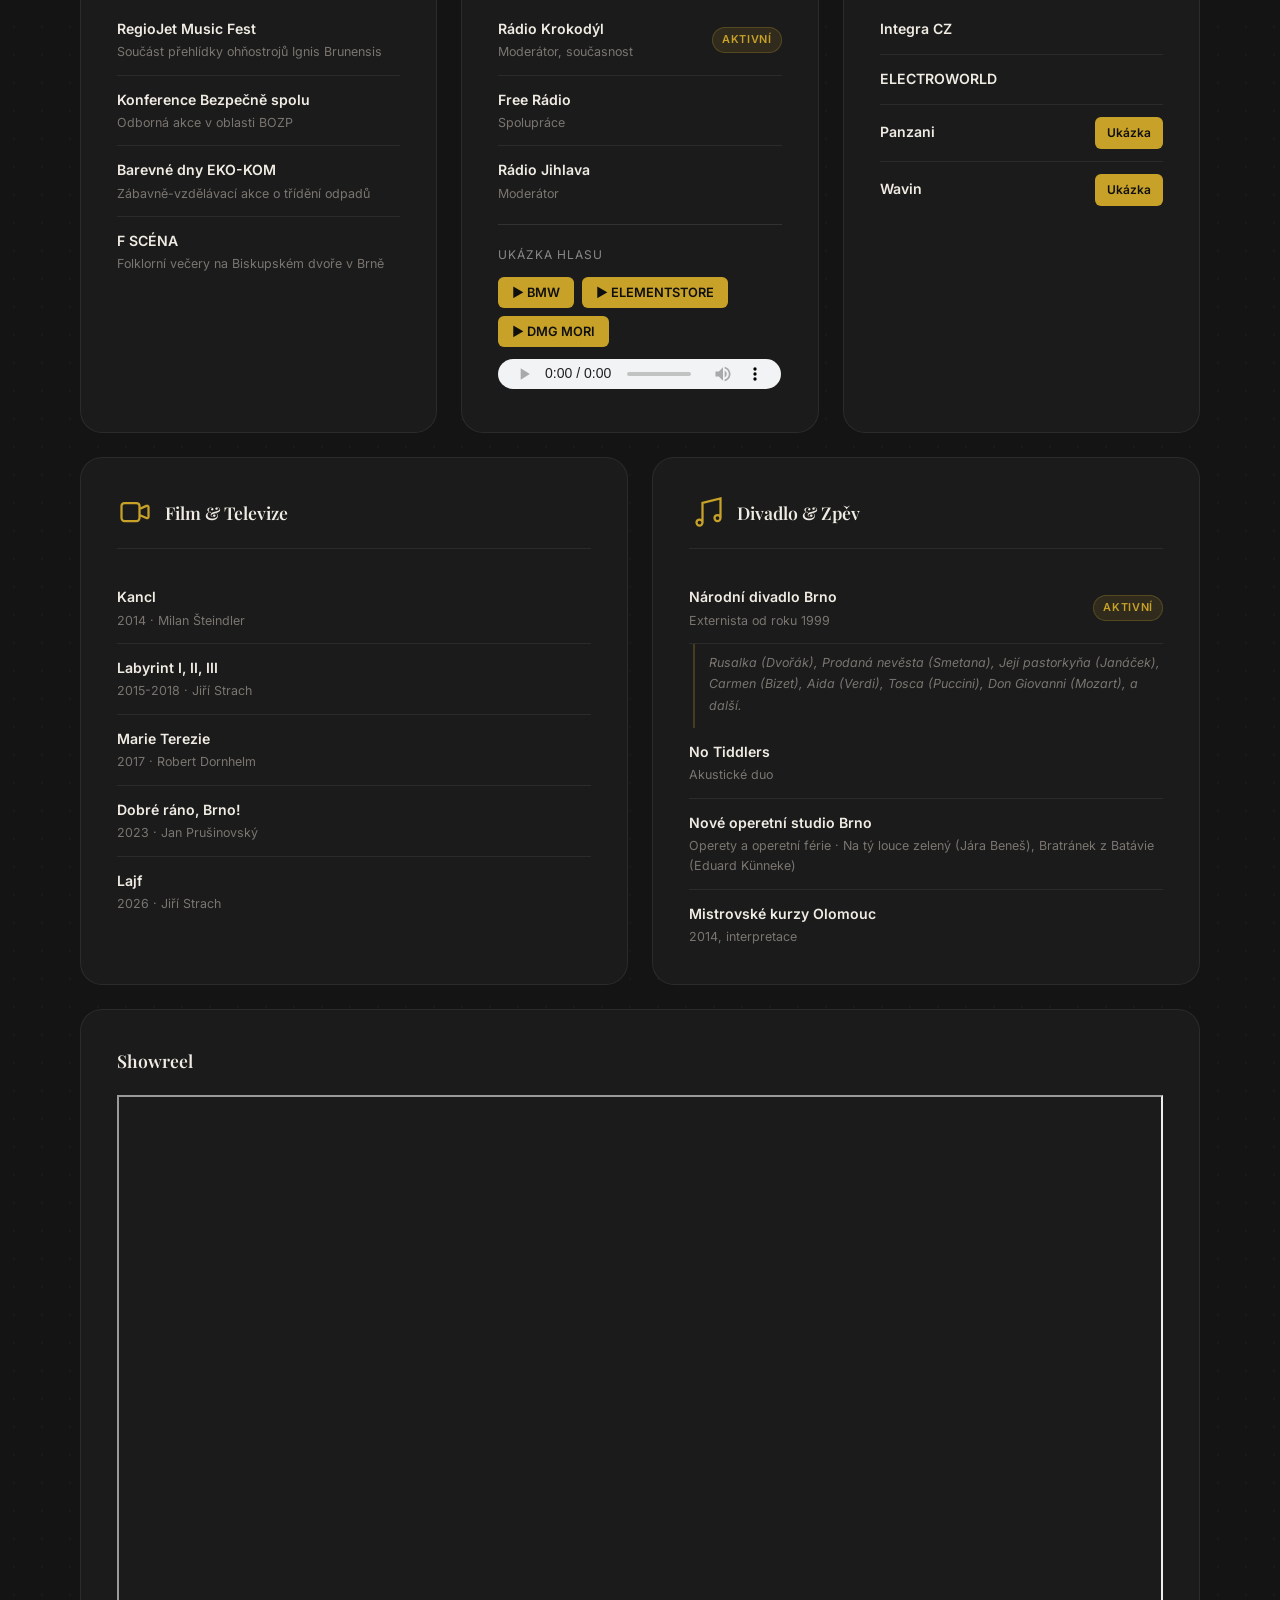
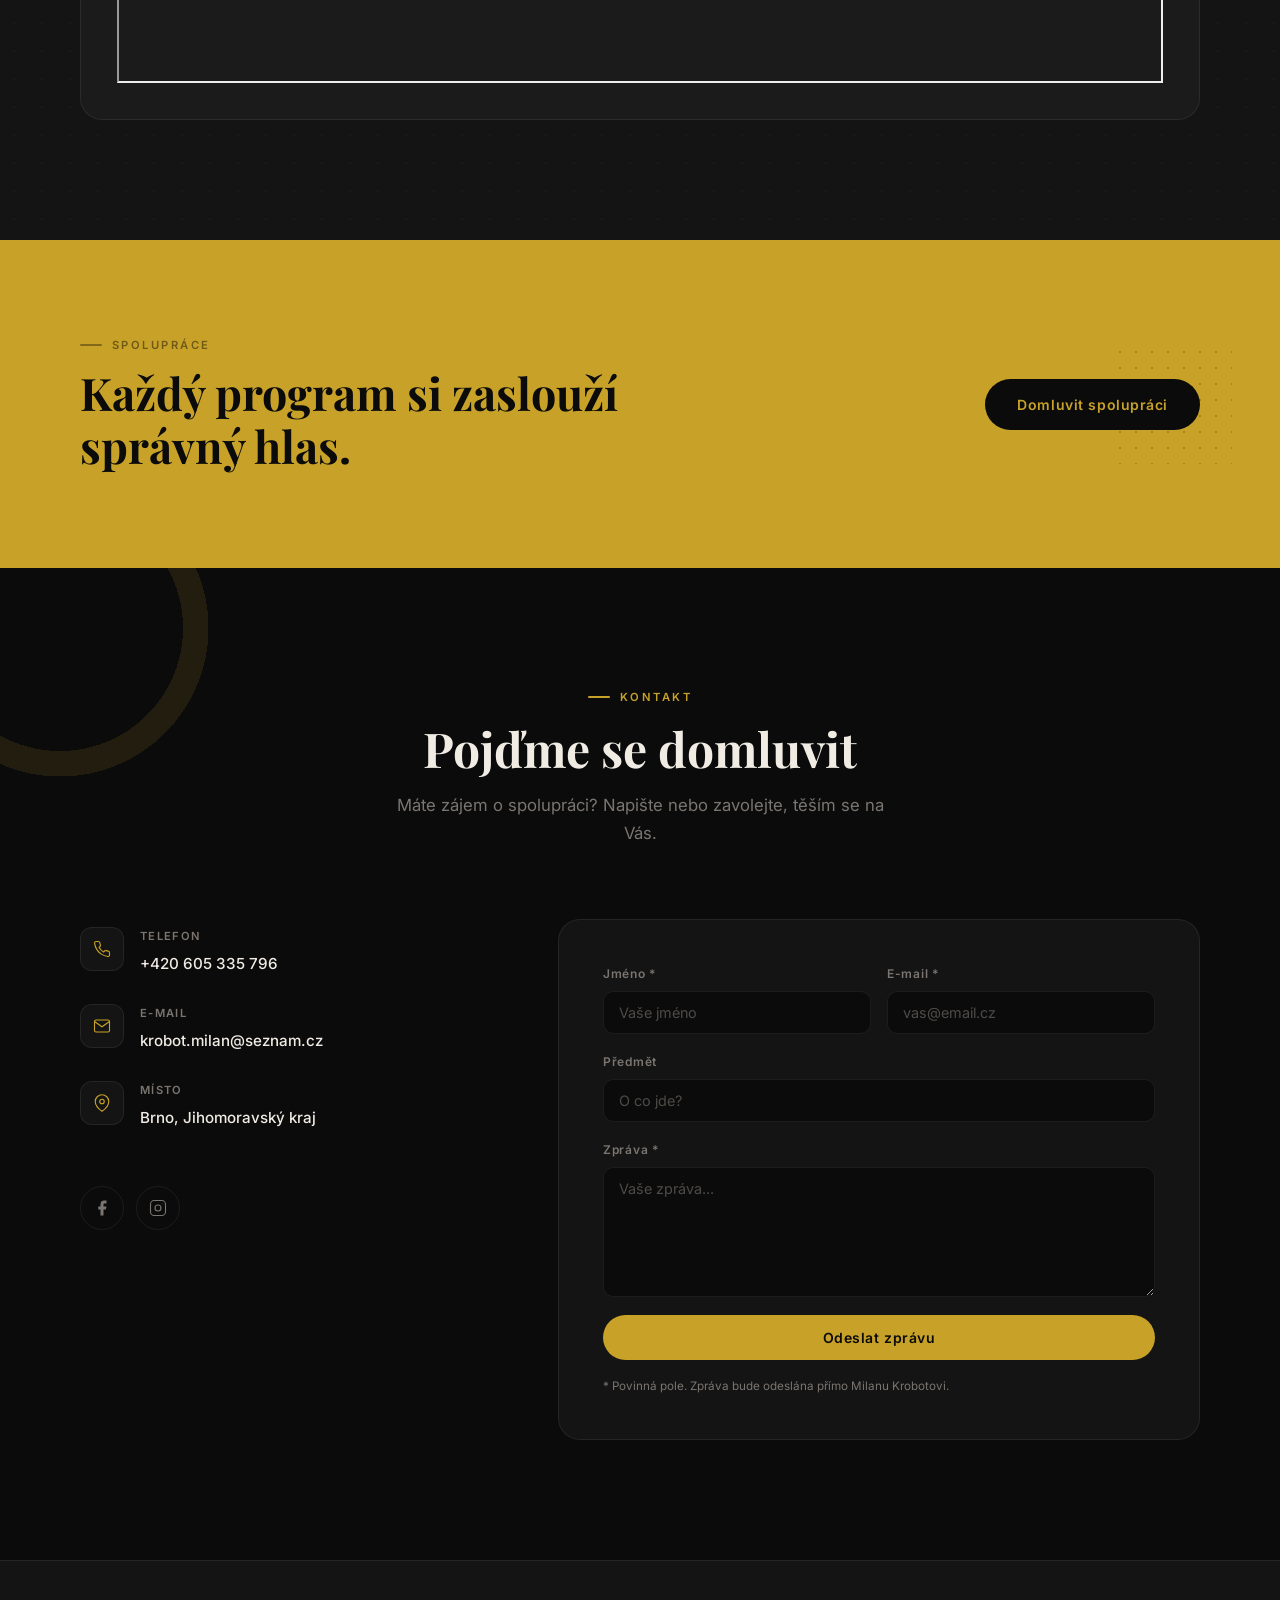
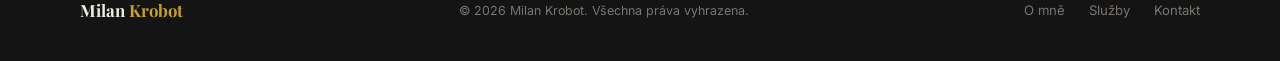
==== commit 5220ccfa: "Remove duplicate Vimeo script tag from div - keep only the one in head" ====
--- a/index.html
+++ b/index.html
@@ -559,7 +559,6 @@
           <div style="padding:56.25% 0 0 0;position:relative;">
             <iframe src="https://player.vimeo.com/video/1209983540?badge=0&amp;autopause=0&amp;player_id=0&amp;app_id=58479" allow="autoplay; fullscreen; picture-in-picture; clipboard-write; encrypted-media; web-share" referrerpolicy="strict-origin-when-cross-origin" allowfullscreen loading="lazy" style="position:absolute;top:0;left:0;width:100%;height:100%;" title="Milan Krobot Showreel"></iframe>
           </div>
-          <script src="https://player.vimeo.com/api/player.js"></script>
         </div>
 
       </div>
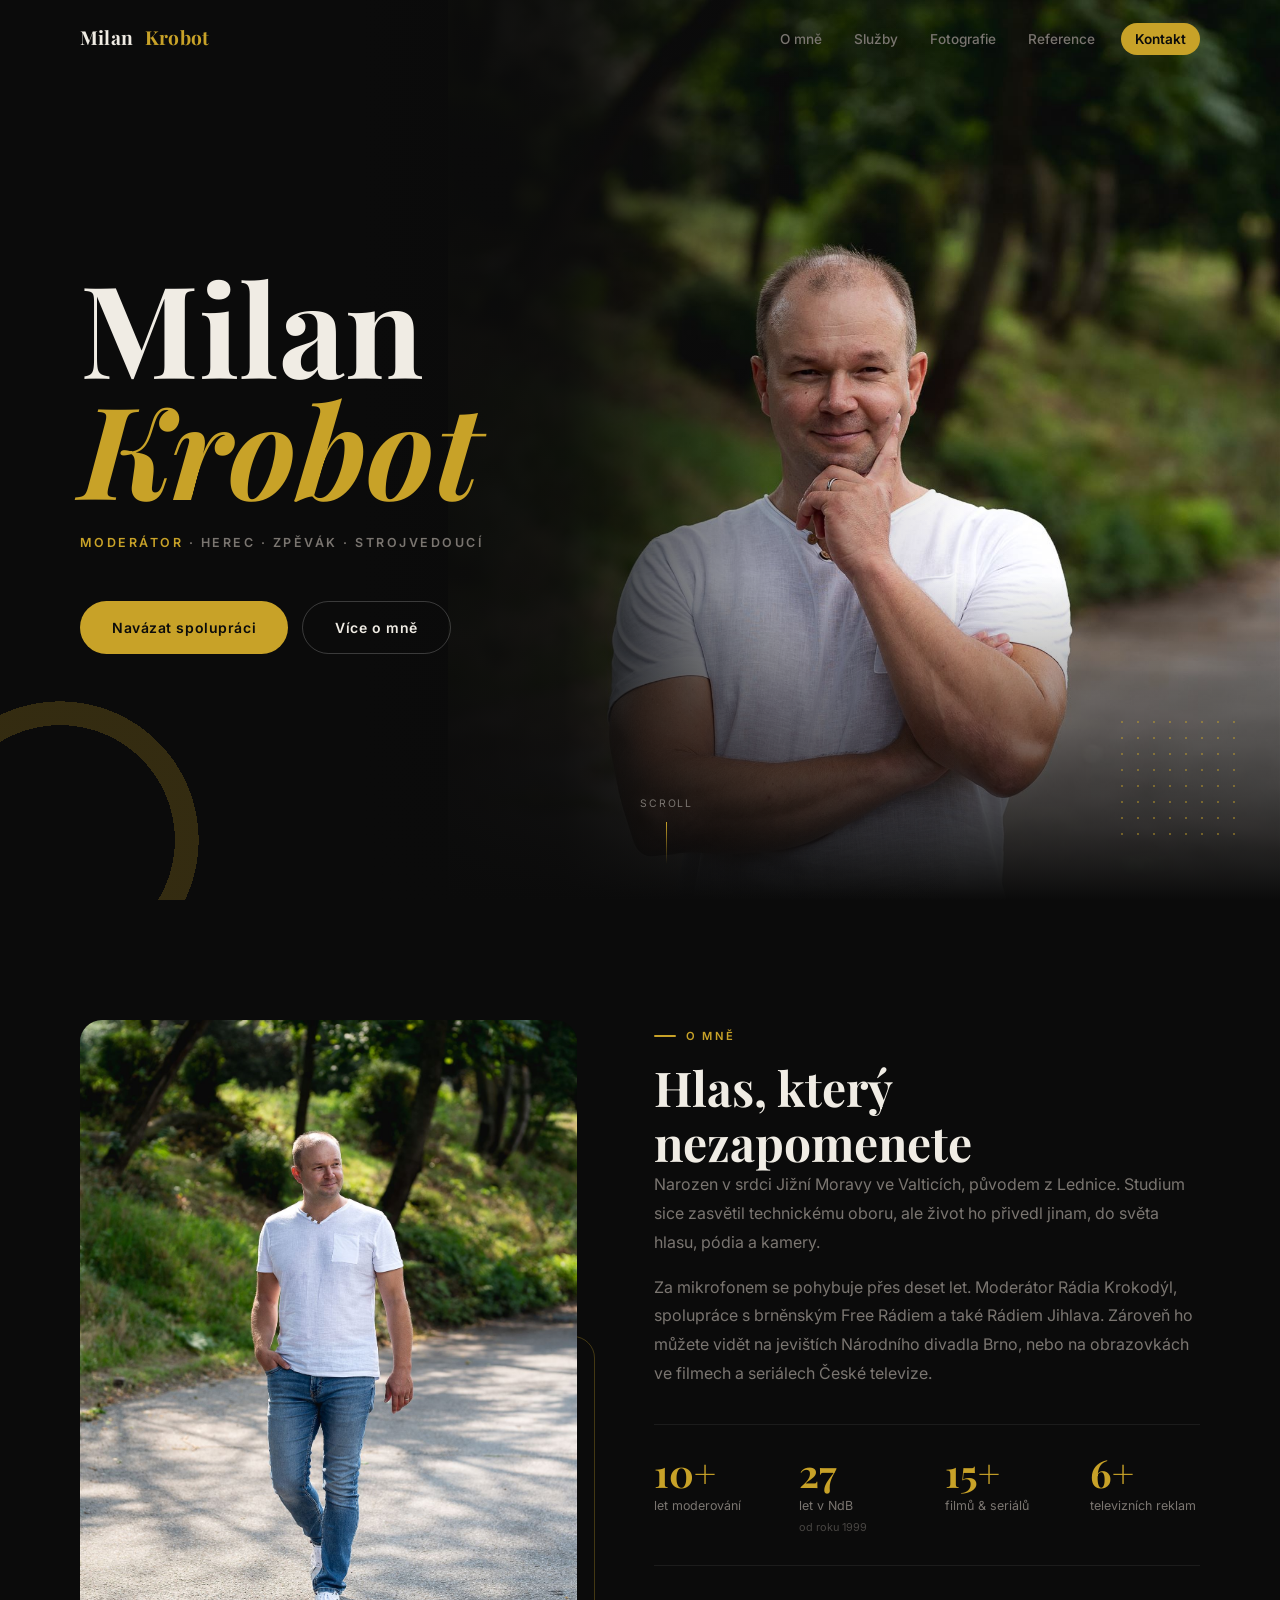
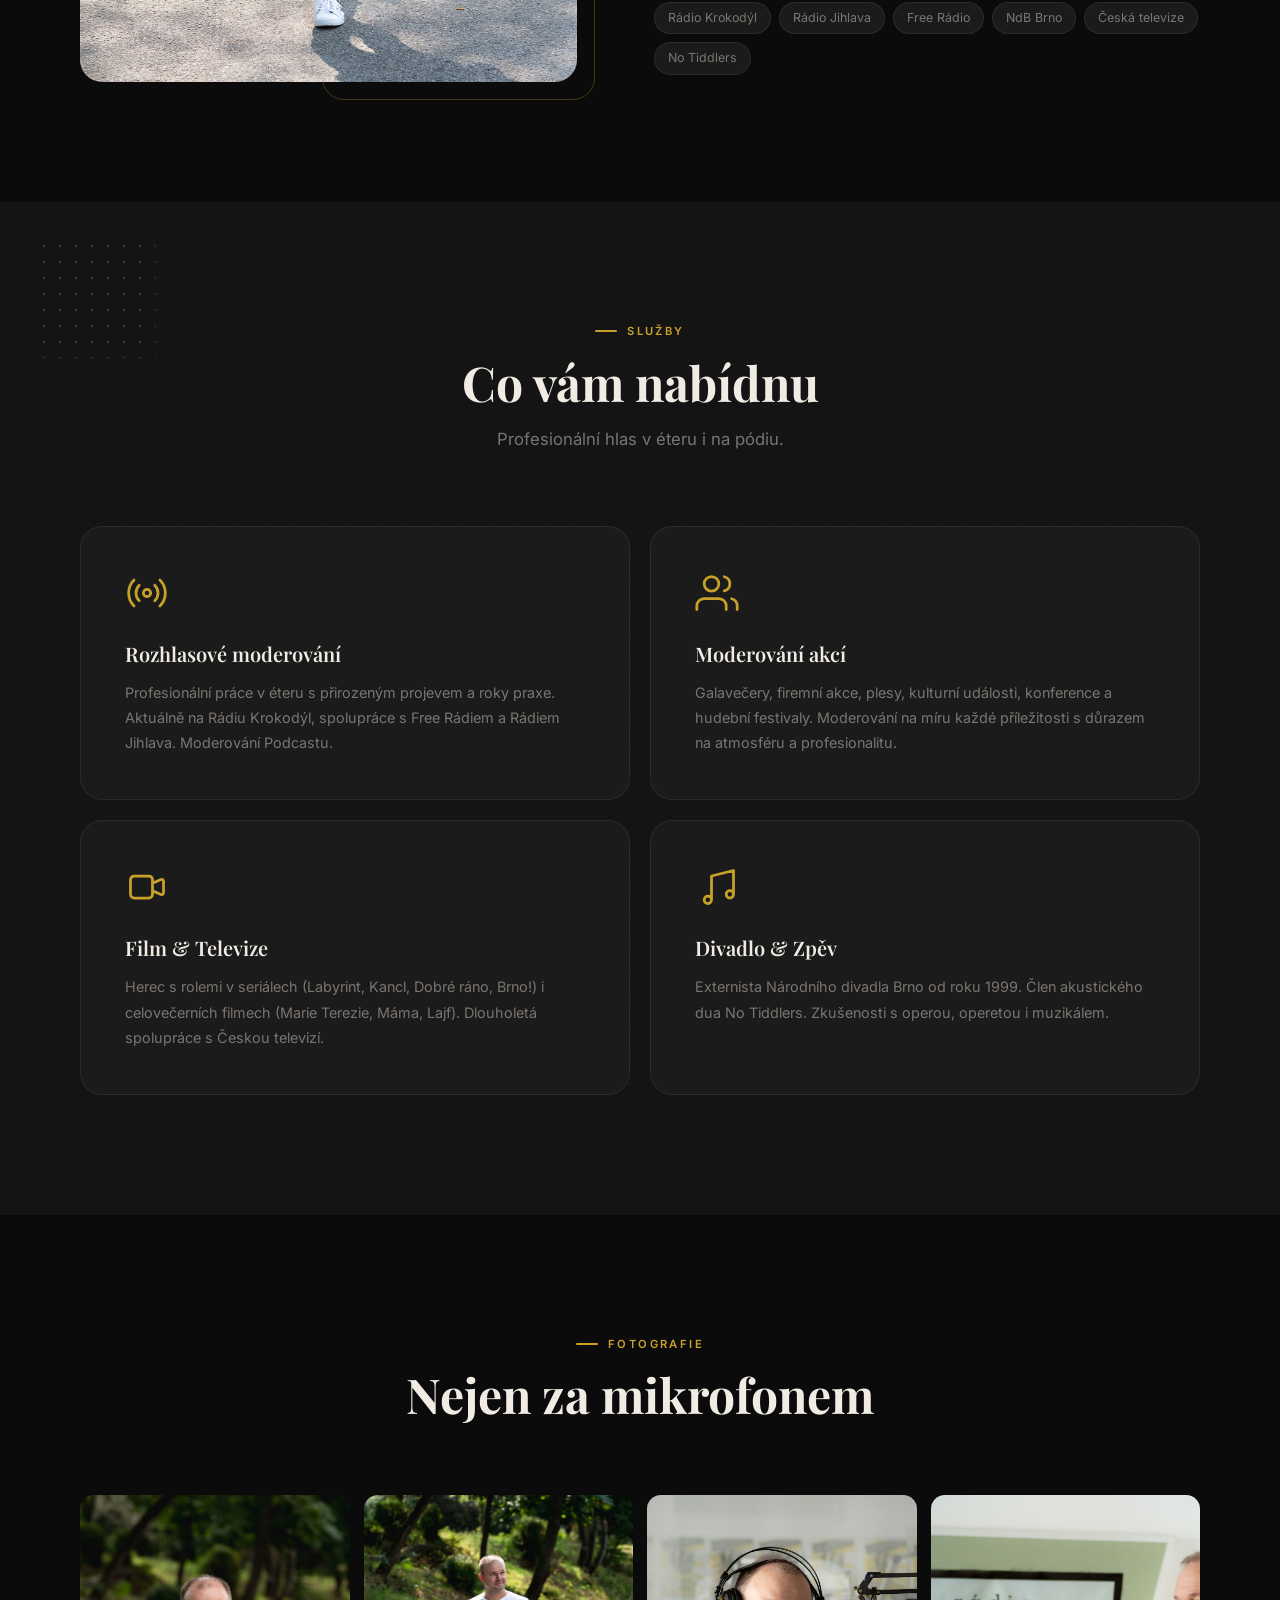
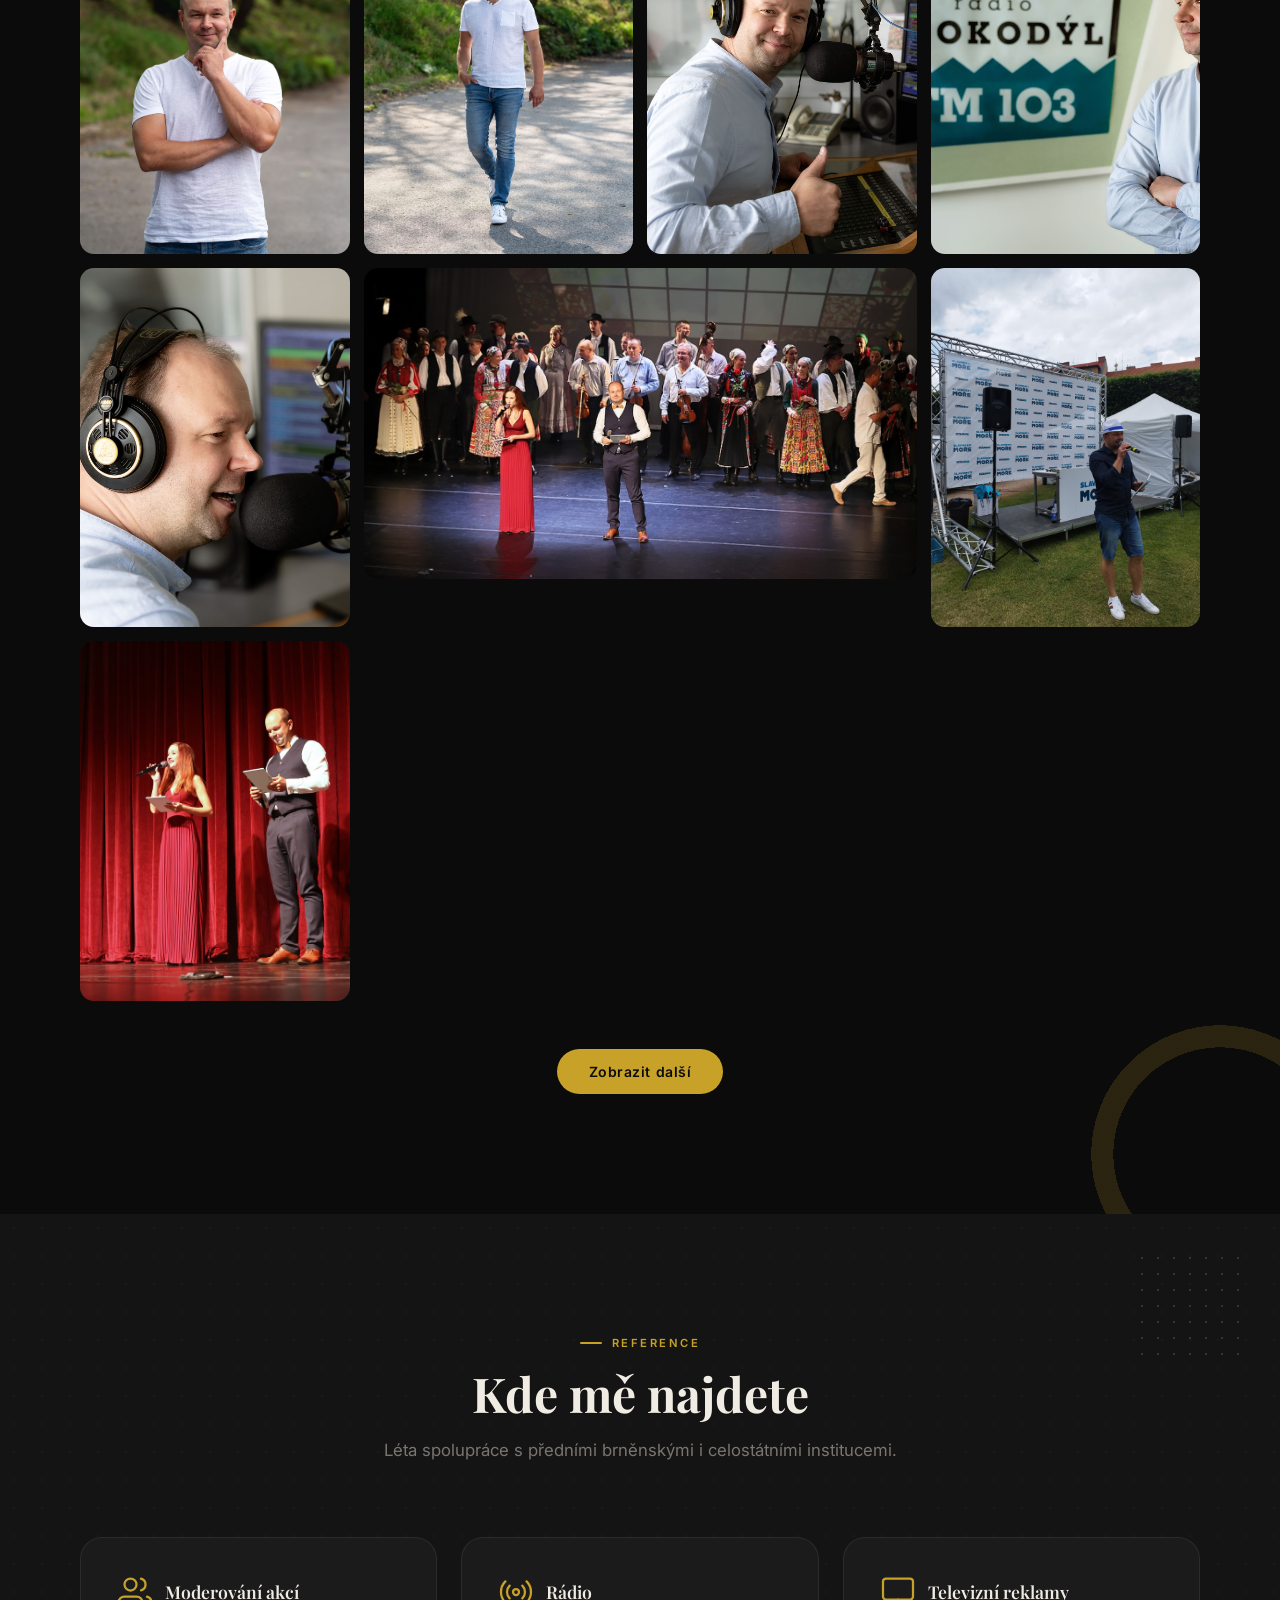
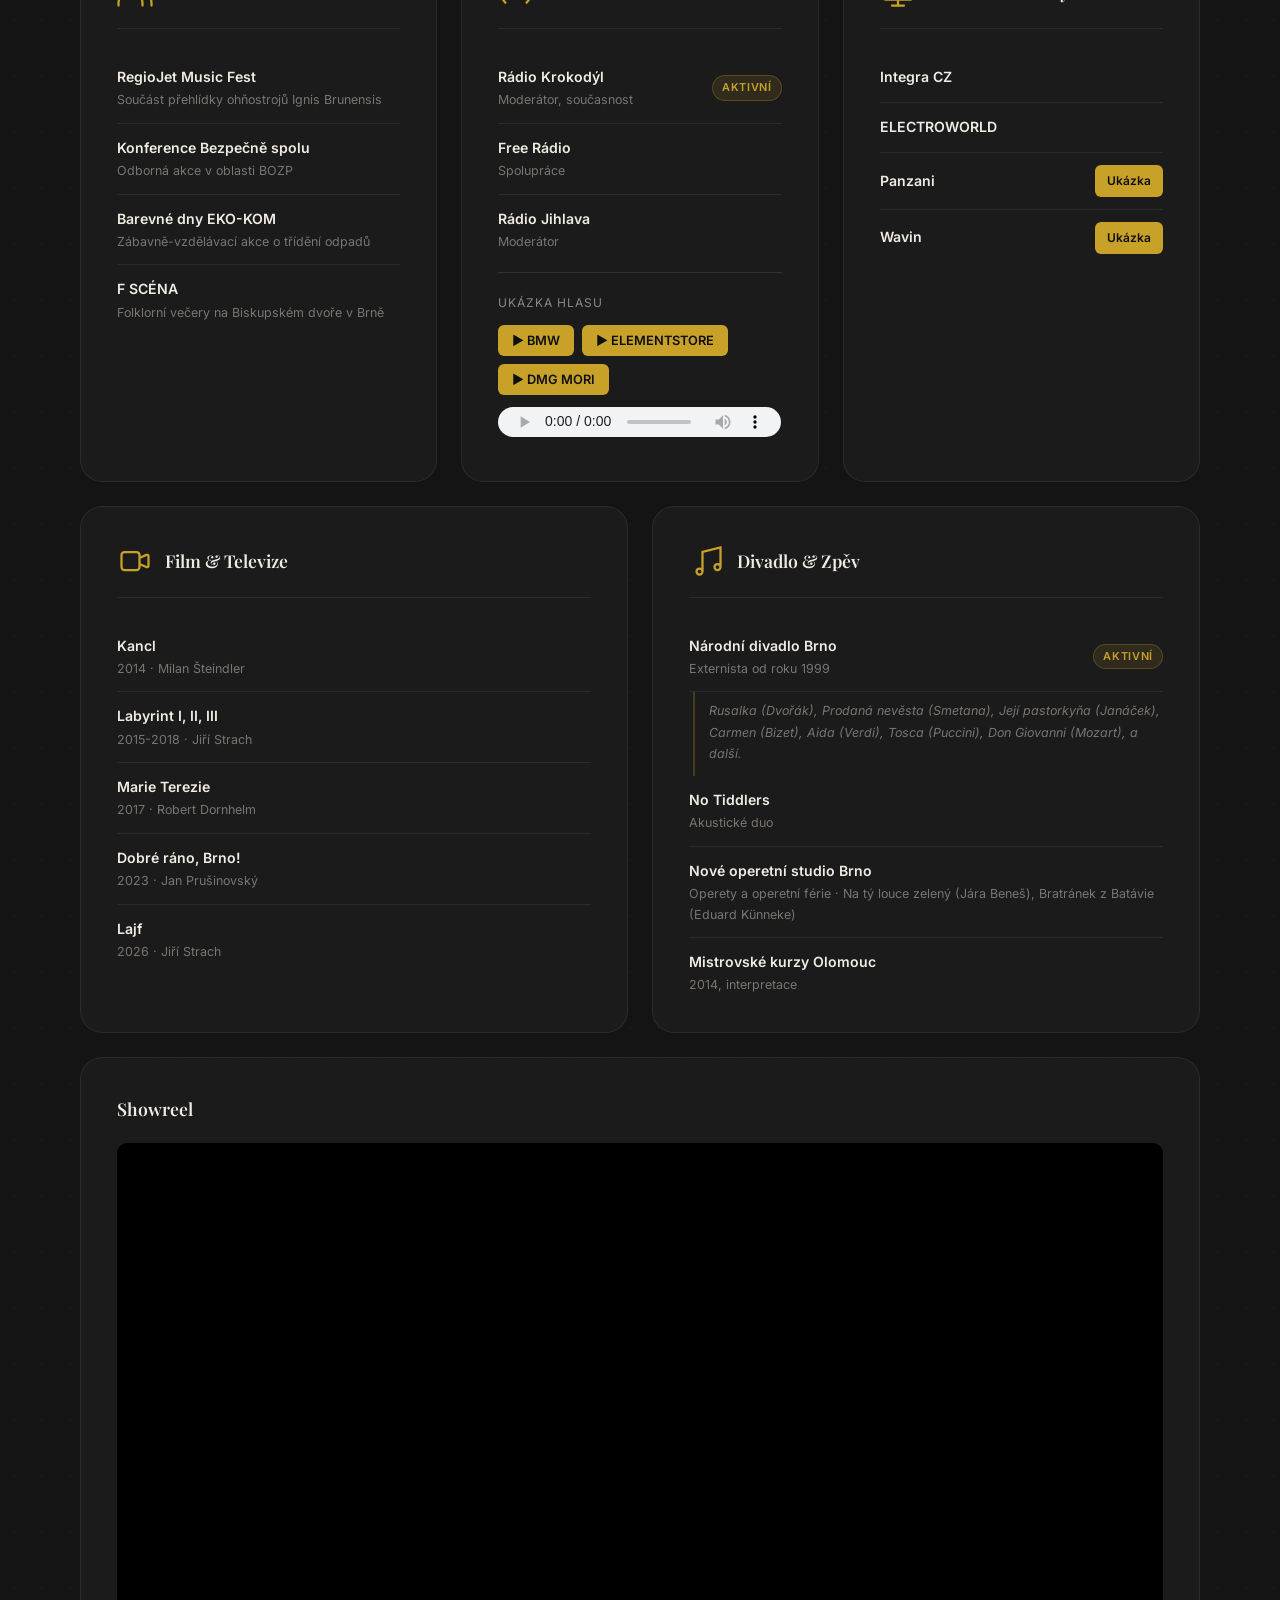
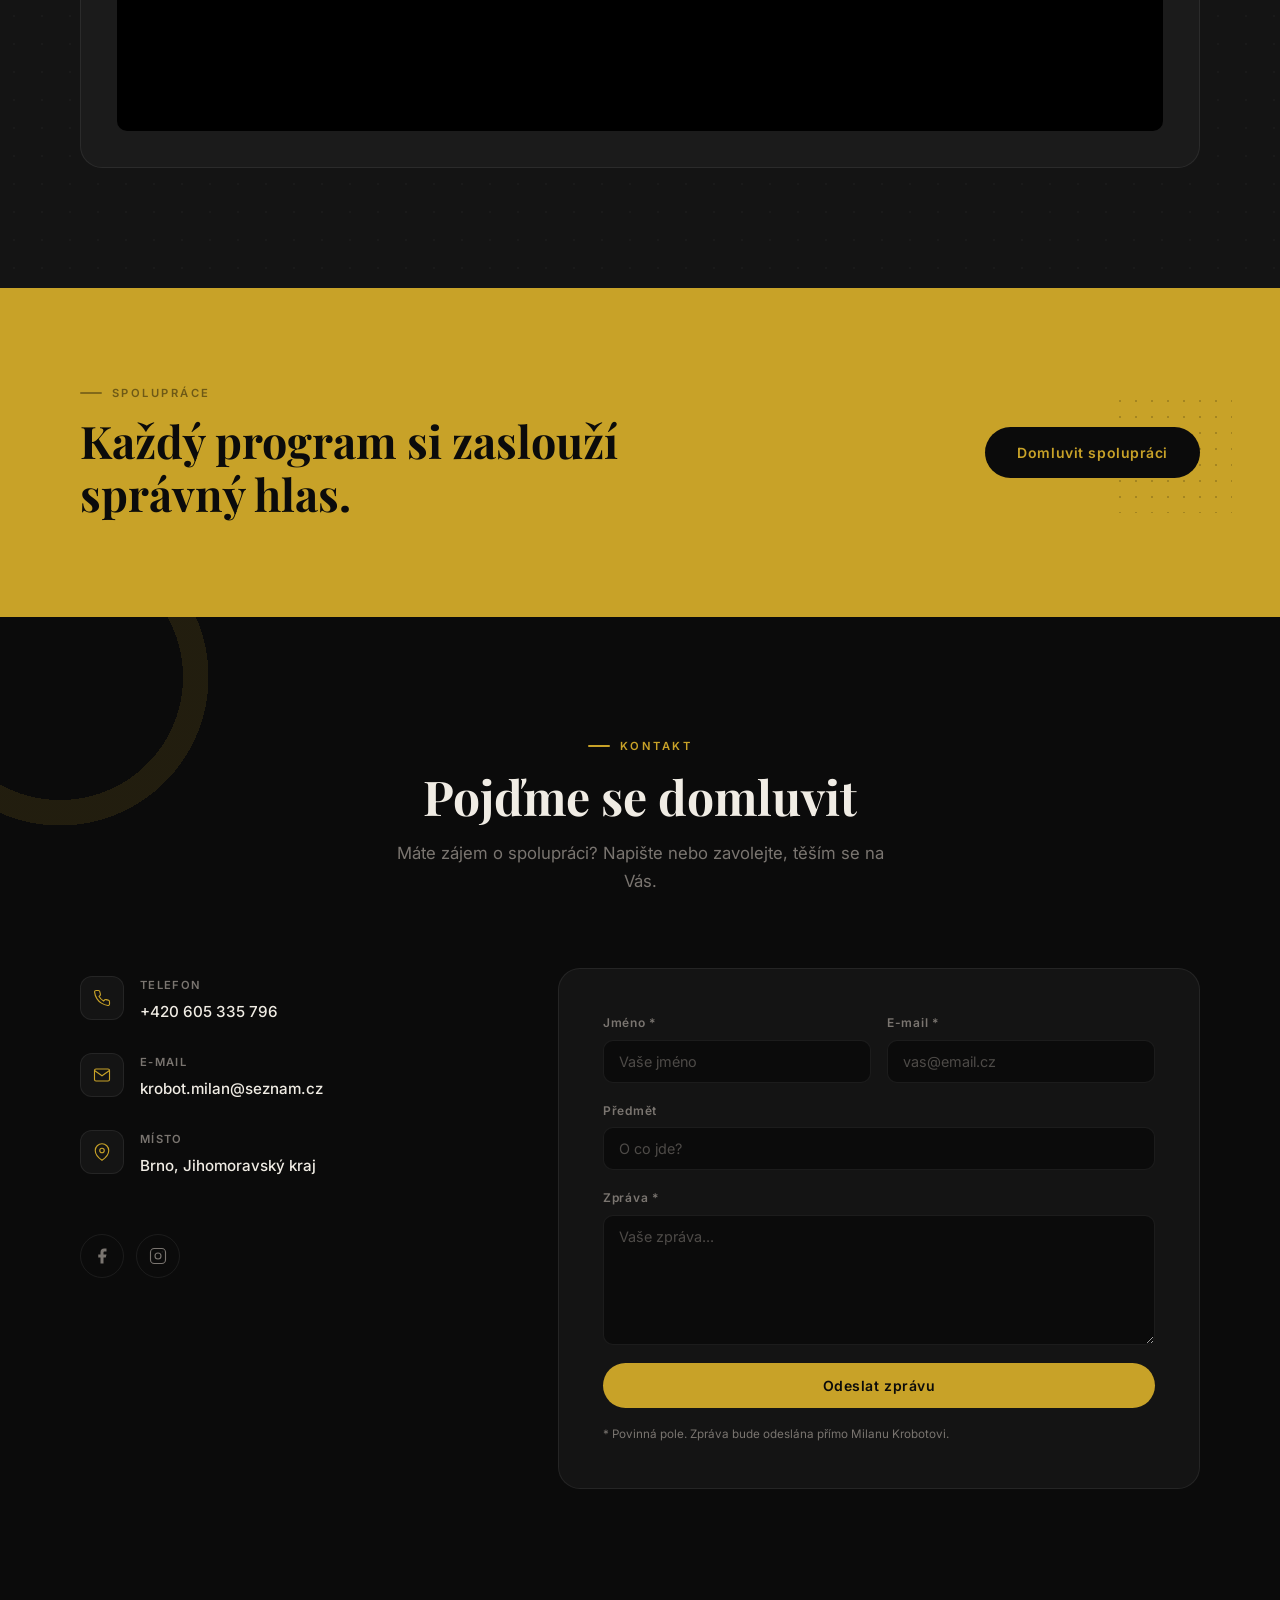
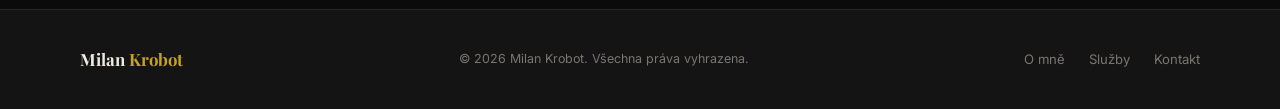
==== commit b6613be3: "Fix Vimeo embed: use CSS class with proper padding-bottom structure (like Míša's site)" ====
--- a/index.html
+++ b/index.html
@@ -556,8 +556,8 @@
         <!-- 6. Showreel -->
         <div class="ref-card" data-animate data-delay="200" style="grid-column: 1 / -1;">
           <h3 class="ref-card__title" style="margin-bottom: 20px;">Showreel</h3>
-          <div style="padding:56.25% 0 0 0;position:relative;">
-            <iframe src="https://player.vimeo.com/video/1209983540?badge=0&amp;autopause=0&amp;player_id=0&amp;app_id=58479" allow="autoplay; fullscreen; picture-in-picture; clipboard-write; encrypted-media; web-share" referrerpolicy="strict-origin-when-cross-origin" allowfullscreen loading="lazy" style="position:absolute;top:0;left:0;width:100%;height:100%;" title="Milan Krobot Showreel"></iframe>
+          <div class="vimeo-embed-wrapper">
+            <iframe src="https://player.vimeo.com/video/1209983540?badge=0&amp;autopause=0&amp;player_id=0&amp;app_id=58479" allow="autoplay; fullscreen; picture-in-picture; clipboard-write; encrypted-media; web-share" referrerpolicy="strict-origin-when-cross-origin" allowfullscreen loading="lazy" title="Milan Krobot Showreel"></iframe>
           </div>
         </div>
 
--- a/css/style.css
+++ b/css/style.css
@@ -1136,6 +1136,24 @@
   .footer__inner { flex-direction: column; text-align: center; }
 }
 
+/* Vimeo embed responsive container */
+.vimeo-embed-wrapper {
+  position: relative;
+  padding-bottom: 56.25%;
+  height: 0;
+  overflow: hidden;
+  border-radius: 10px;
+  background: #000;
+}
+.vimeo-embed-wrapper iframe {
+  position: absolute;
+  top: 0;
+  left: 0;
+  width: 100%;
+  height: 100%;
+  border: none;
+}
+
 @media (max-width: 480px) {
   .hero__title { font-size: 3rem; }
   .gallery__grid { grid-template-columns: repeat(2, 1fr); }
